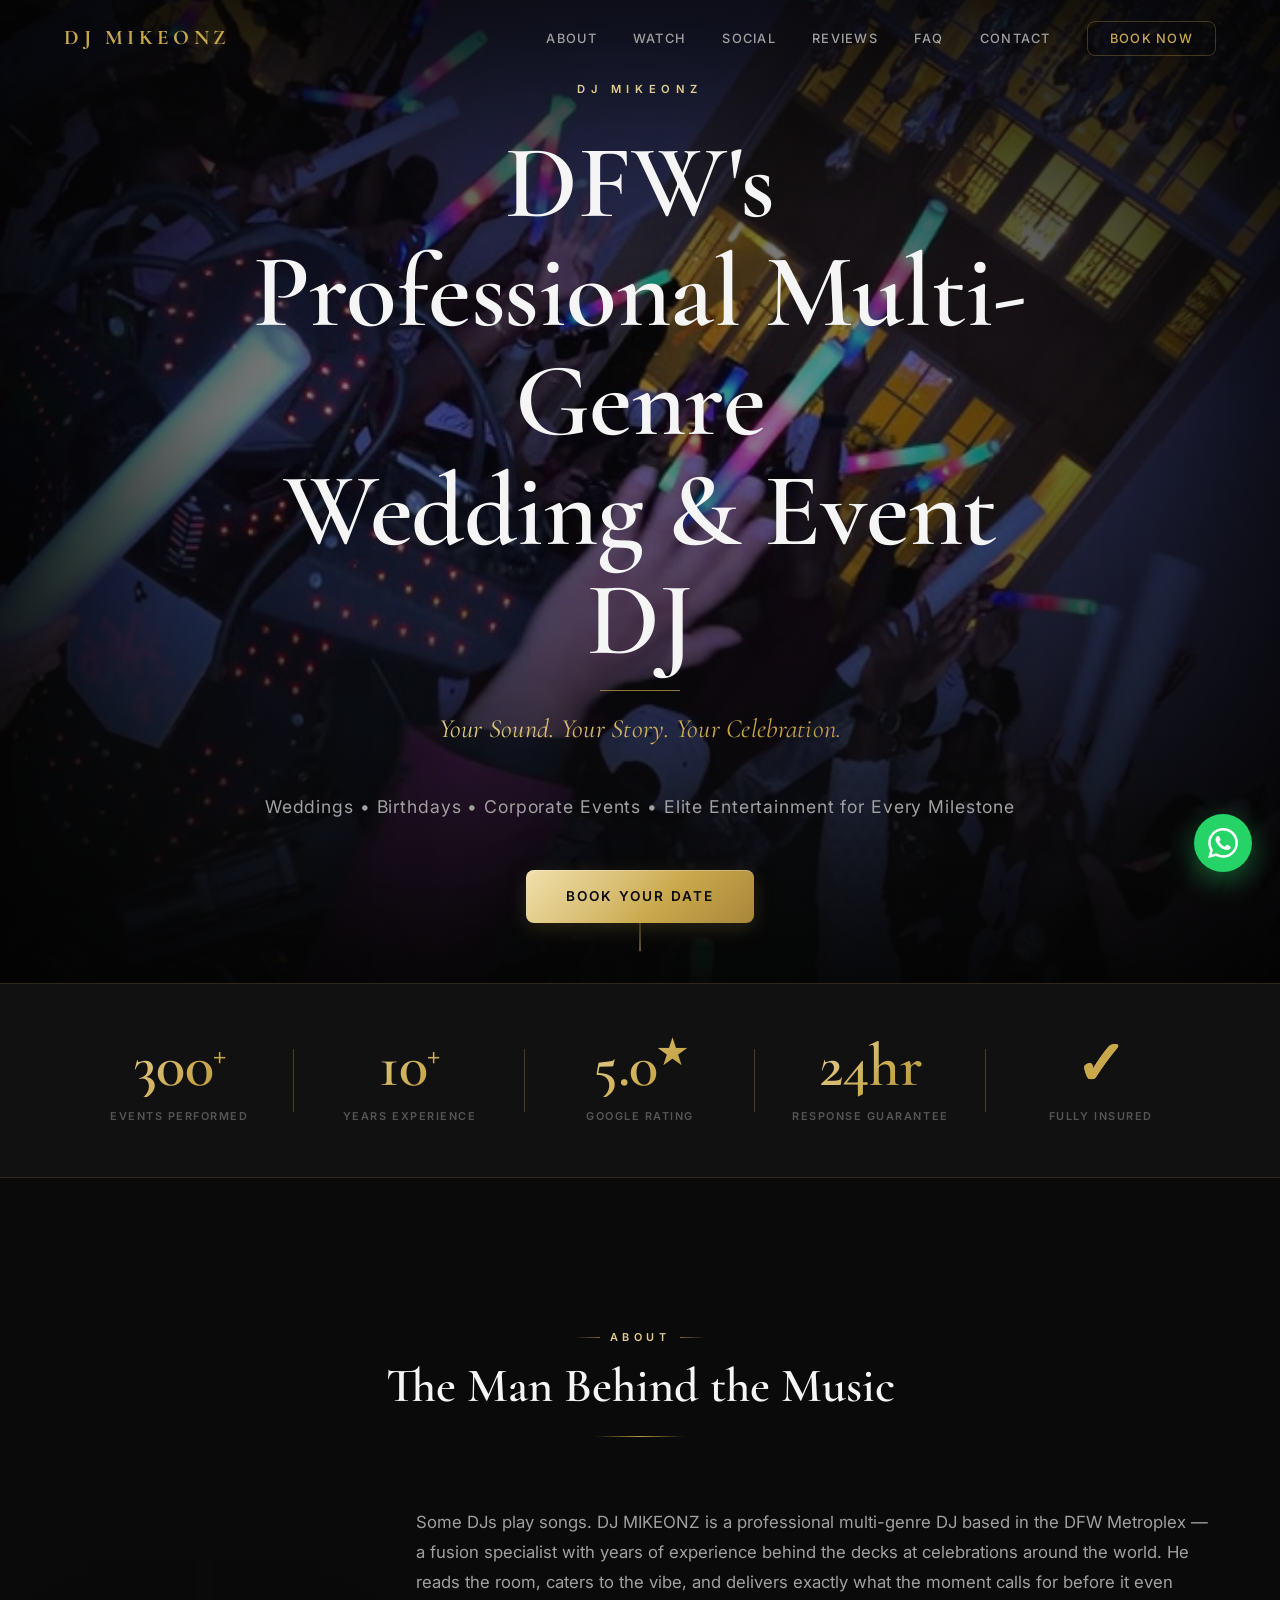
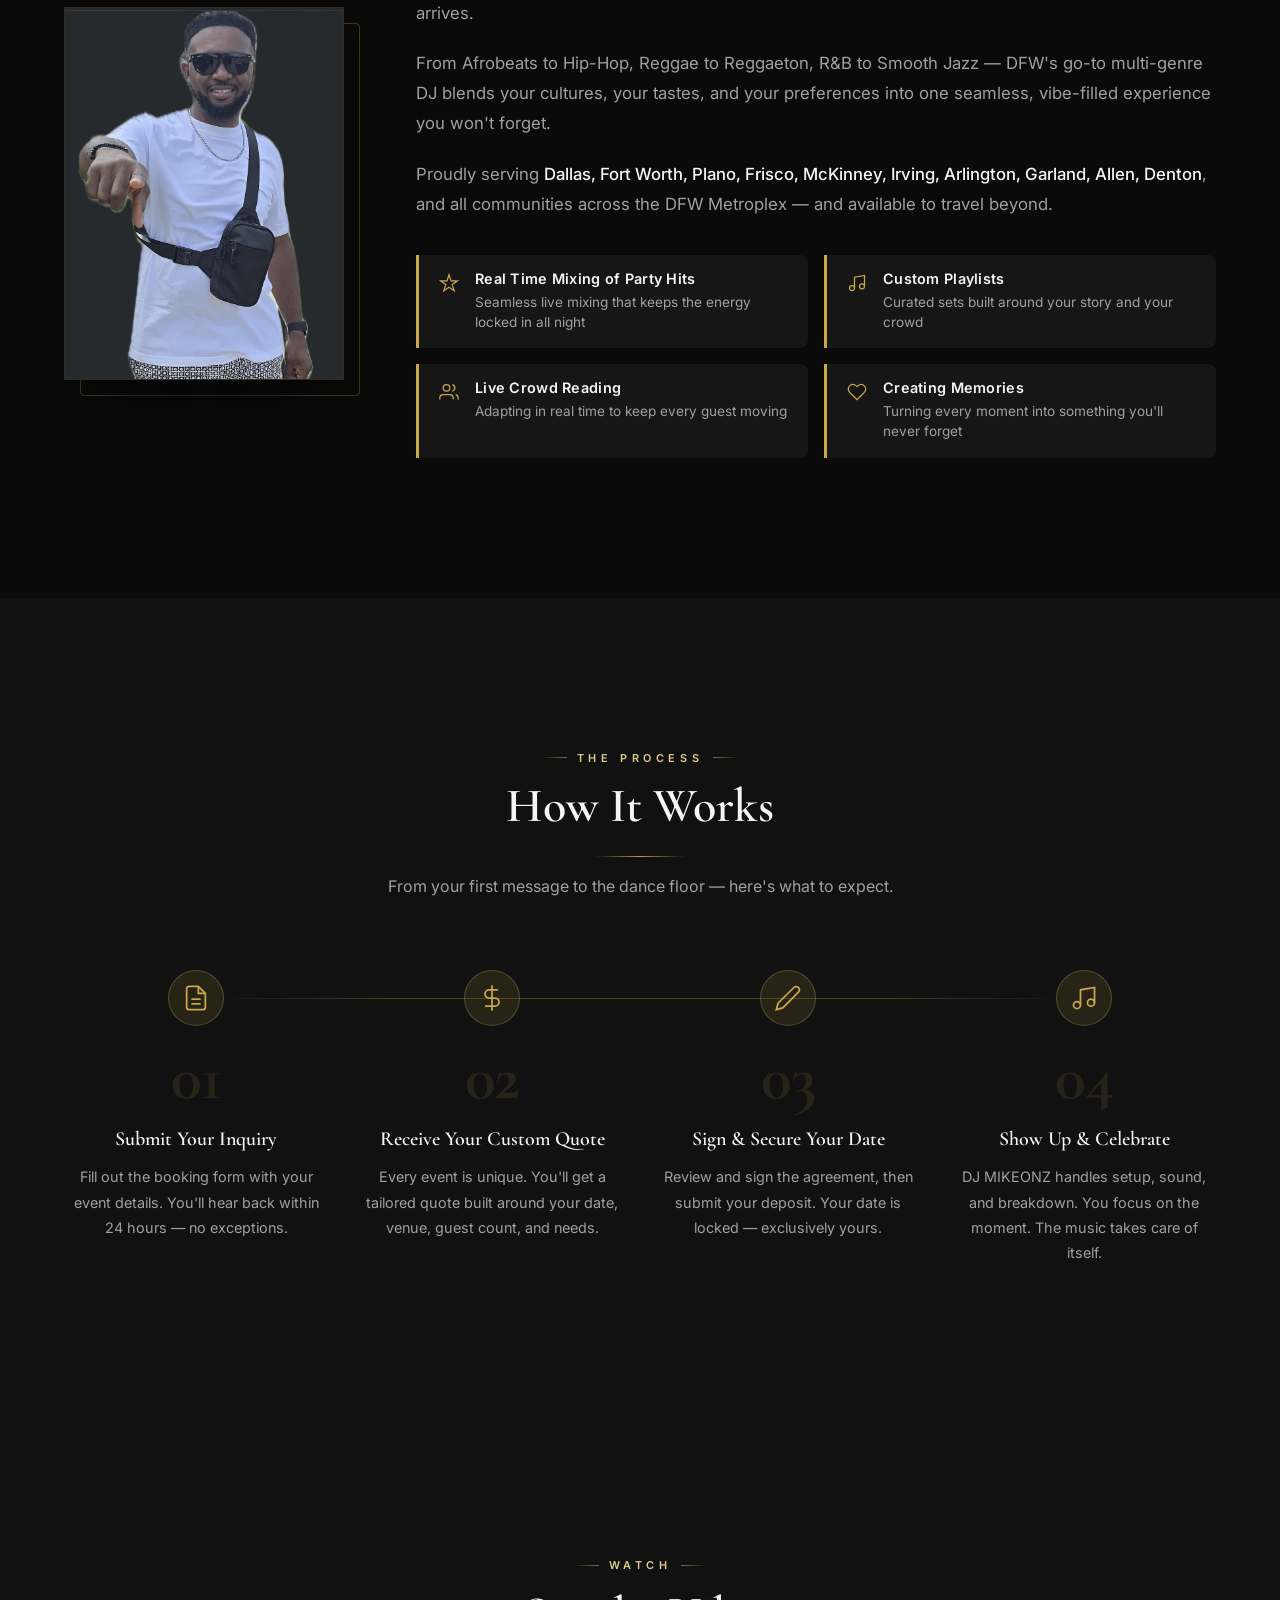
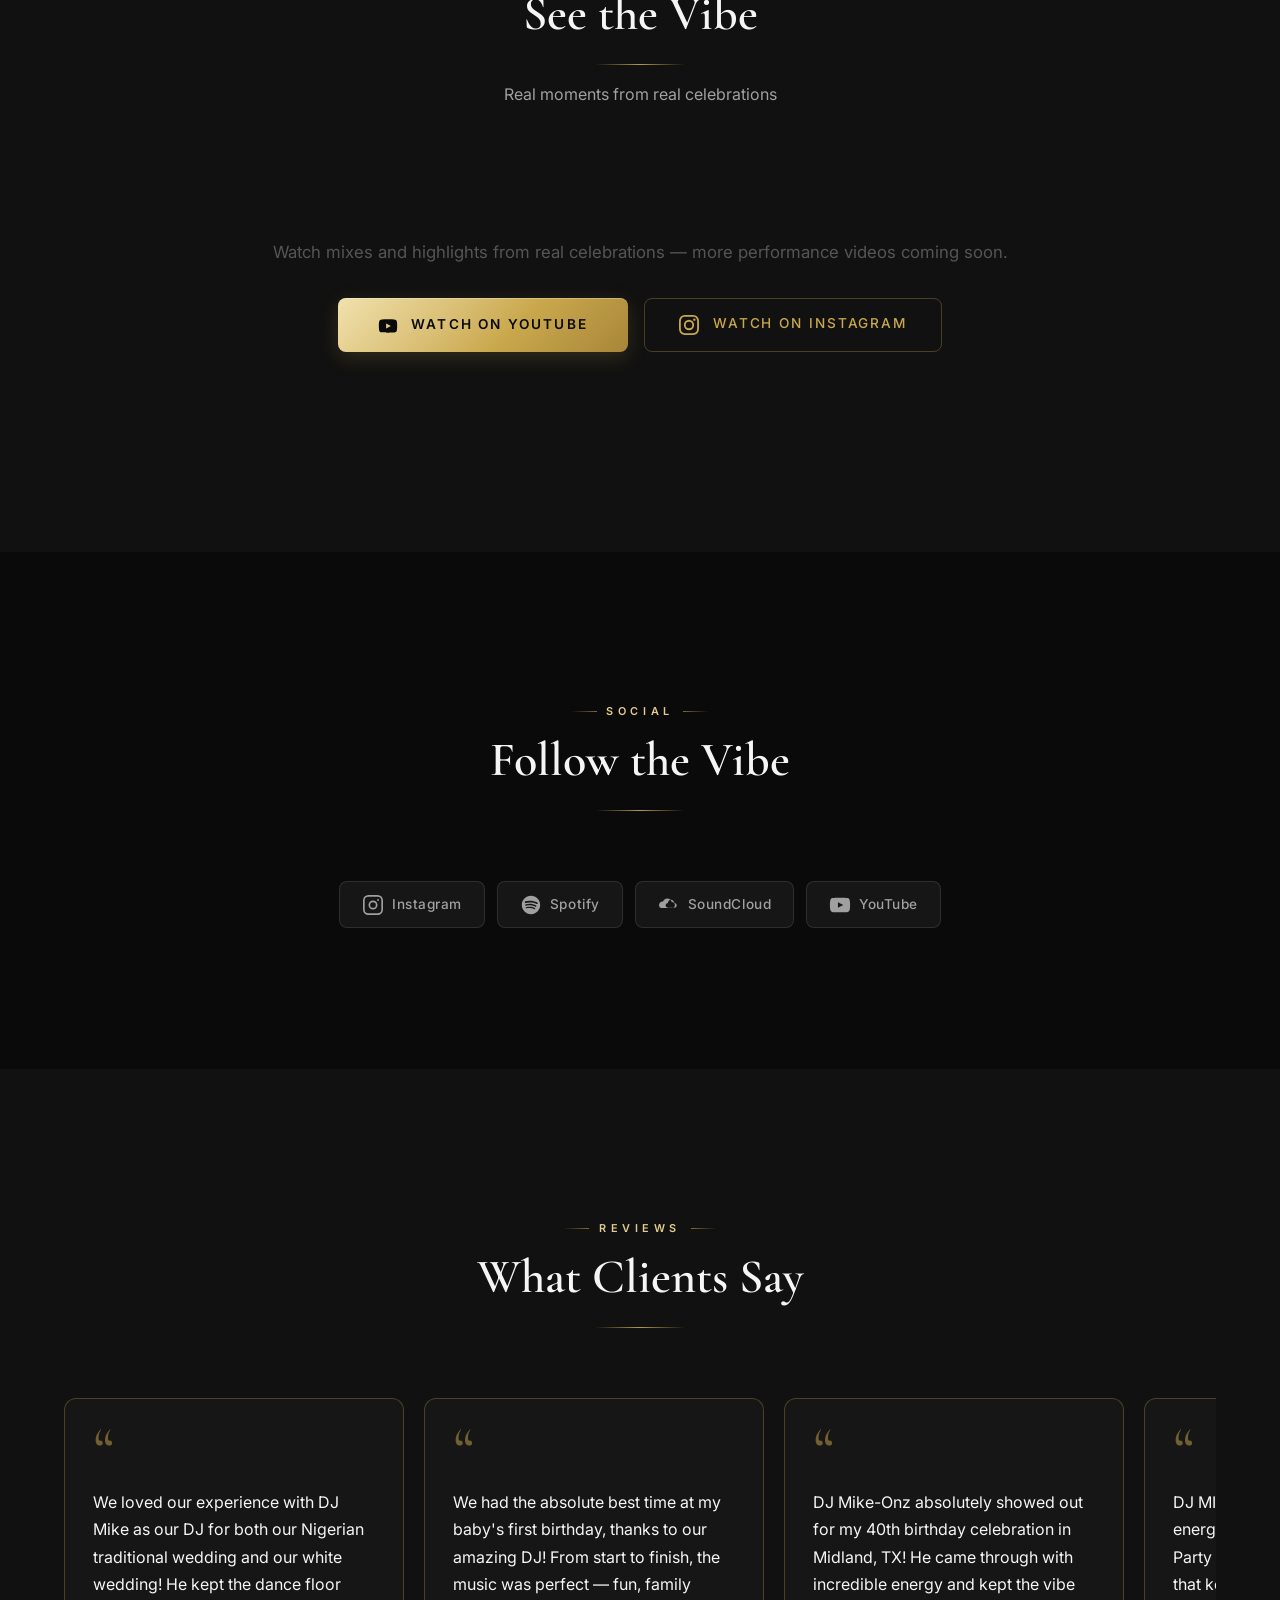
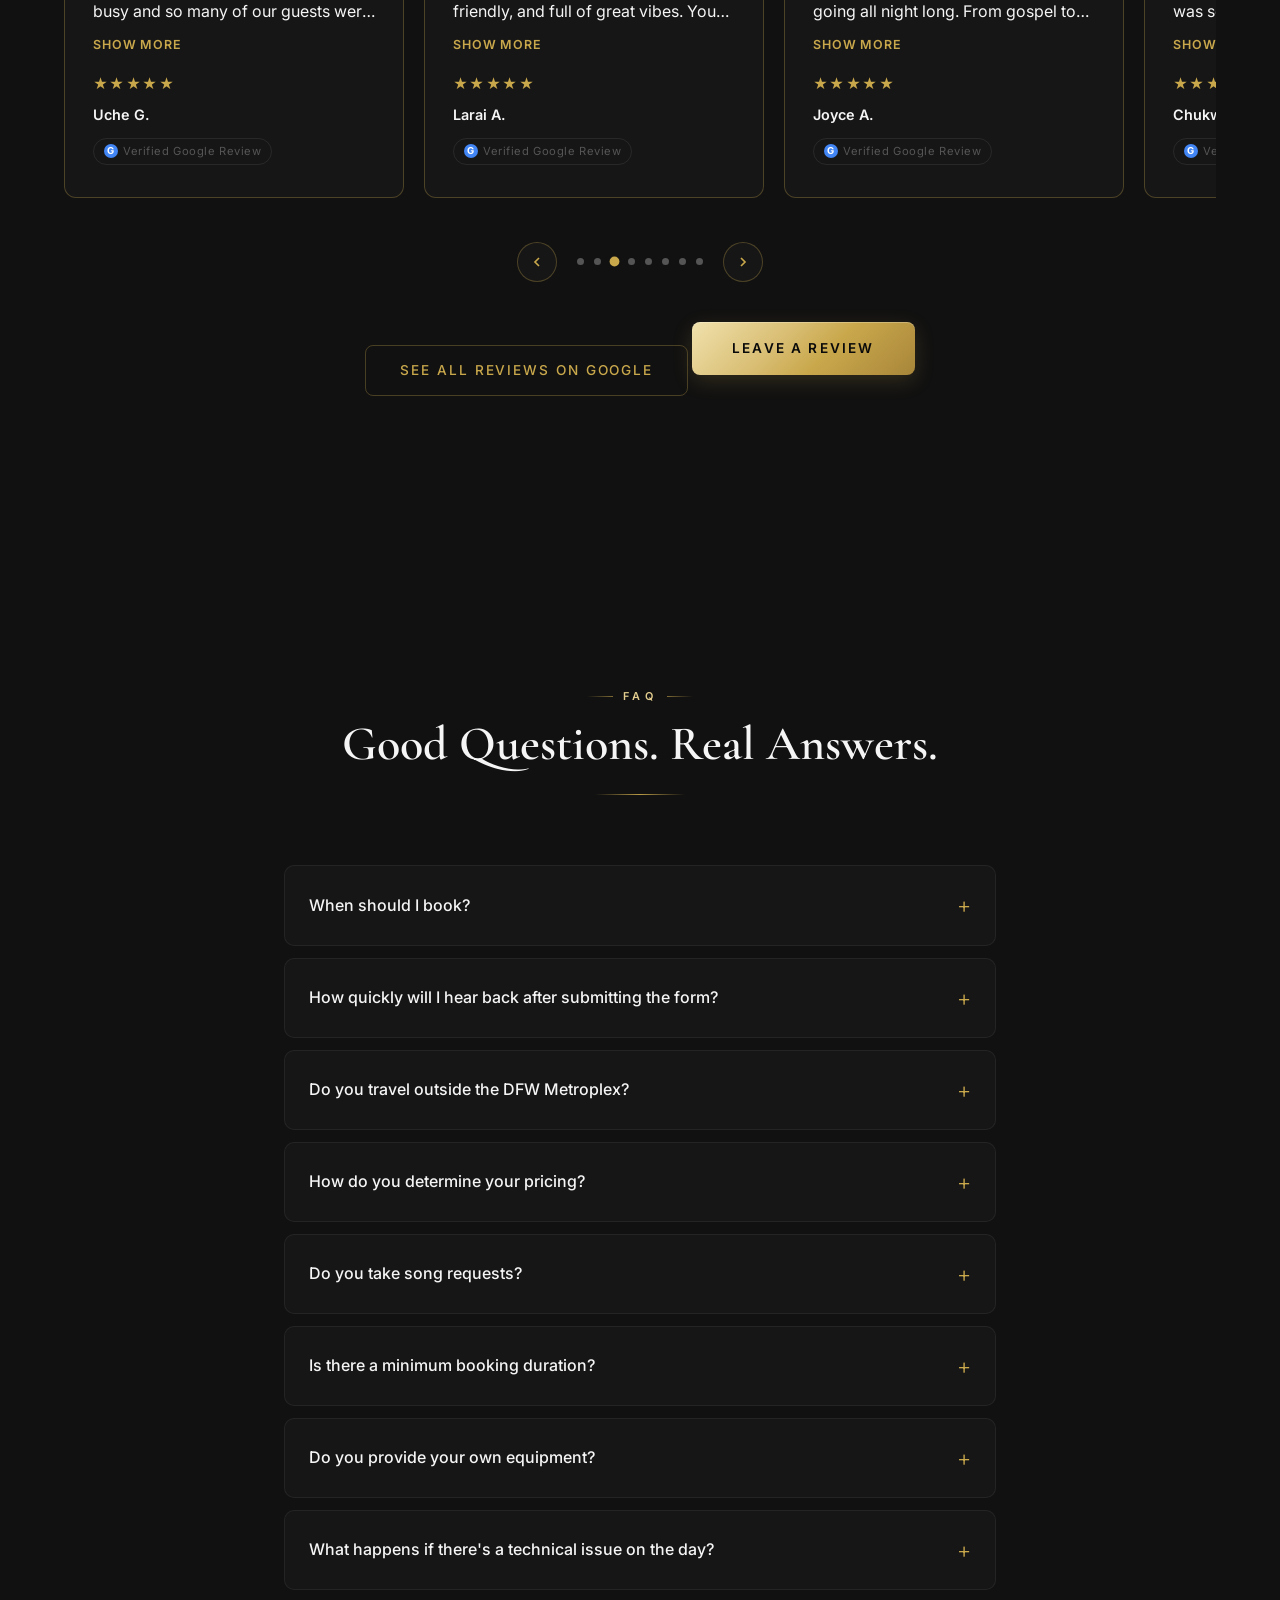
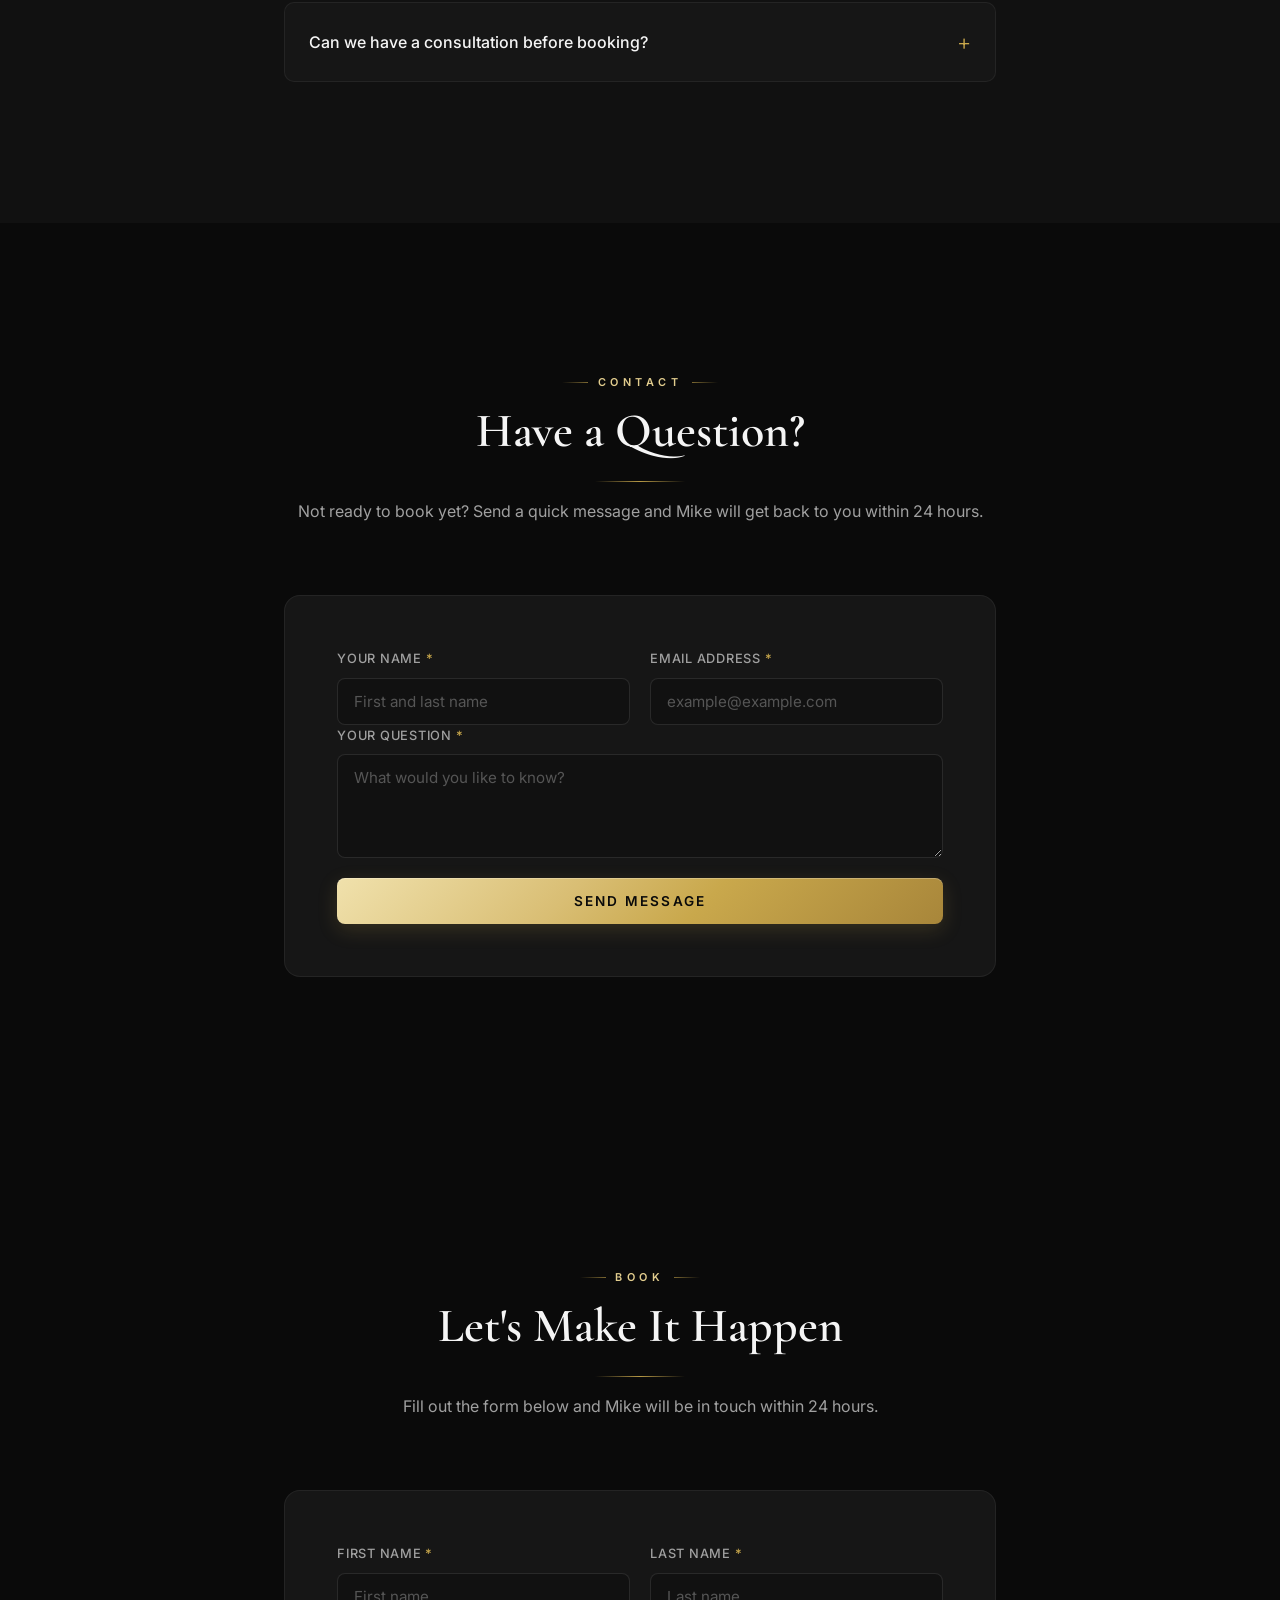
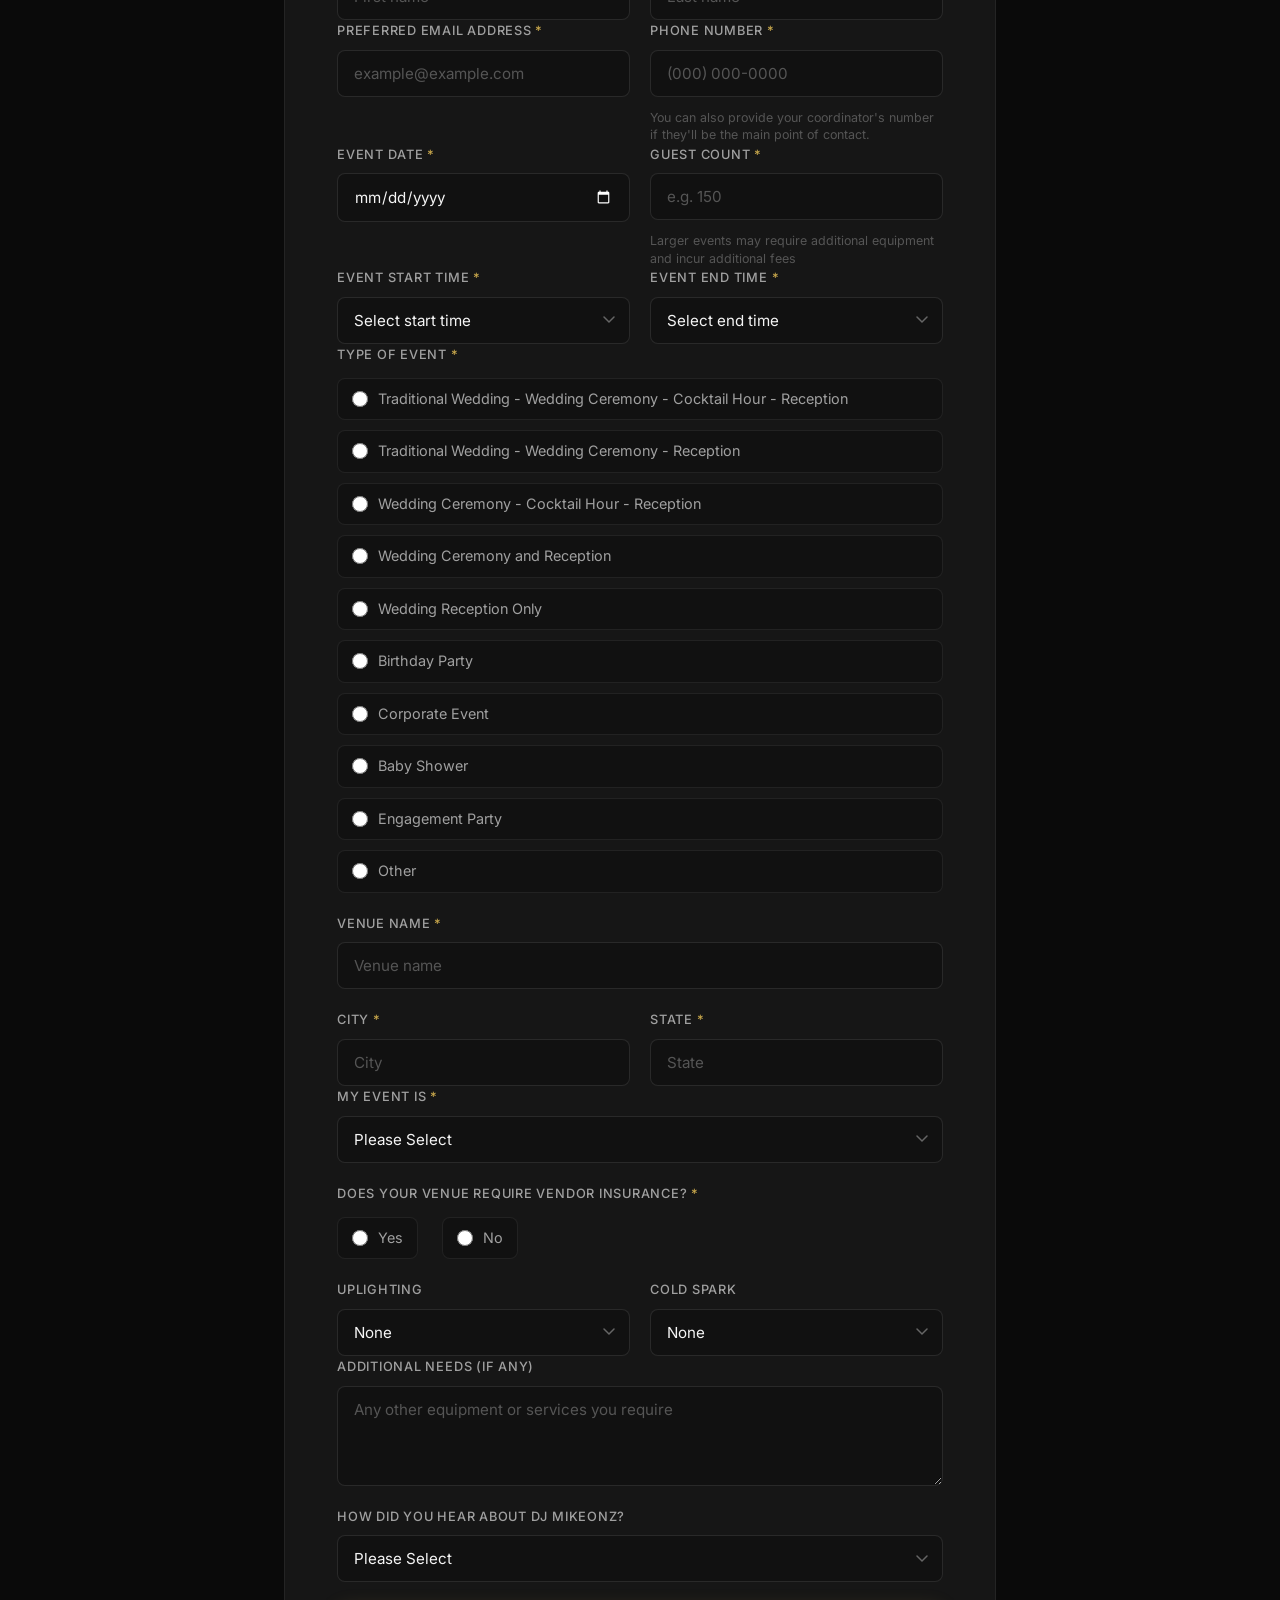
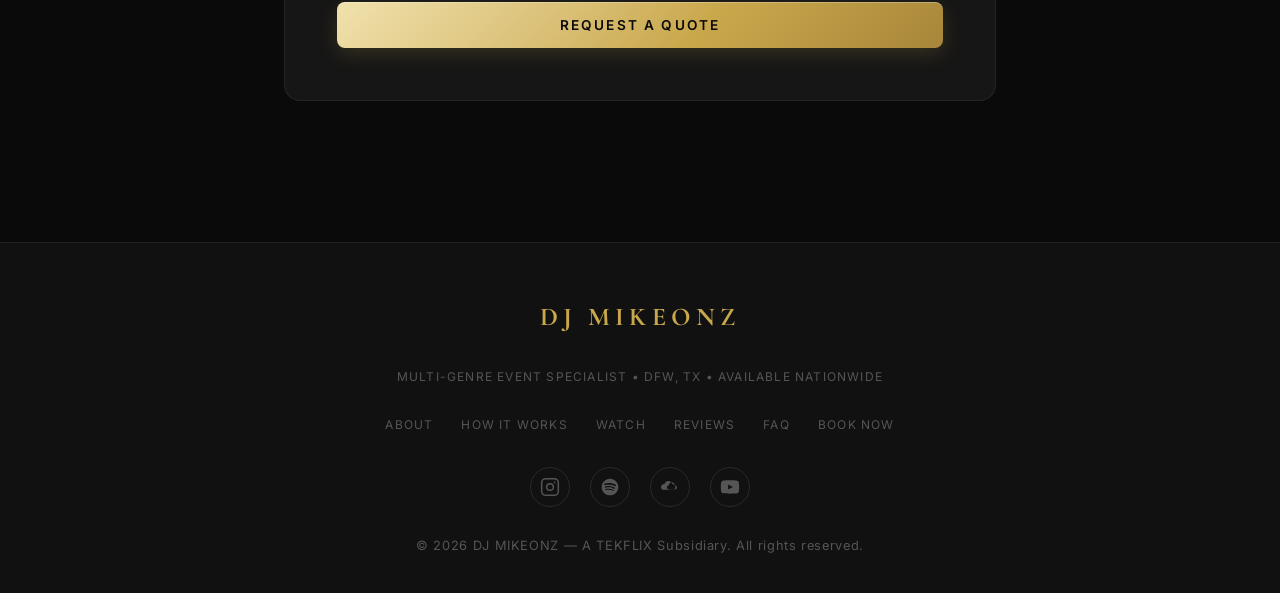
==== index.html @ 46e87eca "Remove Facebook & TikTok social links from social section, footer & structured data" ====
<!DOCTYPE html>
<html lang="en">
<head>
  <meta charset="UTF-8">
  <meta name="viewport" content="width=device-width, initial-scale=1.0">
  <title>DJ MIKEONZ | Professional Multi-Genre Wedding DJ | Dallas-Fort Worth, TX</title>
  <meta name="description" content="DJ MIKEONZ is DFW's professional multi-genre DJ — 10+ years experience &amp; 5-star reviews. Weddings, birthdays, quinceañeras &amp; corporate events across Dallas-Fort Worth. Book your date.">
  <meta name="keywords" content="DJ DFW, wedding DJ Dallas, wedding DJ Fort Worth, DJ Dallas Texas, event DJ DFW, multicultural wedding DJ, multi-genre DJ Dallas, multi genre DJ DFW, professional DJ Dallas, professional DJ near me, local DJ Dallas, local DJ DFW, fusion DJ Dallas, birthday party DJ DFW, corporate event DJ Dallas, DJ near me DFW">
  <link rel="canonical" href="https://djmikeonz.com/">
  <link rel="icon" href="/favicon.svg" type="image/svg+xml">
  <link rel="apple-touch-icon" href="/favicon.svg">

  <!-- Open Graph -->
  <meta property="og:title" content="DJ MIKEONZ | Professional Multi-Genre Wedding DJ | Dallas-Fort Worth, TX">
  <meta property="og:description" content="DFW's professional multi-genre DJ — 10+ years experience, 5-star reviews. Weddings, birthdays, quinceañeras &amp; corporate events in Dallas-Fort Worth. Book your date.">
  <meta property="og:type" content="website">
  <meta property="og:url" content="https://djmikeonz.com/">
  <meta property="og:image" content="https://djmikeonz.com/mike1.png">

  <!-- Twitter Card -->
  <meta name="twitter:card" content="summary_large_image">
  <meta name="twitter:title" content="DJ MIKEONZ | Professional Multi-Genre Wedding DJ | Dallas-Fort Worth, TX">
  <meta name="twitter:description" content="DFW's professional multi-genre DJ — 10+ years experience, 5-star reviews. Weddings, birthdays, quinceañeras &amp; corporate events in Dallas-Fort Worth. Book now.">
  <meta name="twitter:image" content="https://djmikeonz.com/mike1.png">

  <!-- Geo targeting -->
  <meta name="geo.region" content="US-TX">
  <meta name="geo.placename" content="Dallas-Fort Worth, Texas">
  <meta name="geo.position" content="32.7767;-96.7970">
  <meta name="ICBM" content="32.7767, -96.7970">
  <meta name="theme-color" content="#c9a84c">
  <meta name="robots" content="index, follow, max-snippet:-1, max-image-preview:large, max-video-preview:-1">

  <!-- Local Business Structured Data -->
  <script type="application/ld+json">
  {
    "@context": "https://schema.org",
    "@graph": [
      {
        "@type": ["LocalBusiness", "EntertainmentBusiness"],
        "@id": "https://djmikeonz.com/#business",
        "name": "DJ MIKEONZ",
        "alternateName": "DJ Mike Onz",
        "description": "Professional multi-genre wedding and event DJ based in Dallas-Fort Worth, Texas. 10+ years of experience blending Afrobeats, Hip-Hop, Reggae, R&B, and more for multicultural celebrations — weddings, birthdays, quinceañeras, baby showers, and corporate events across the DFW Metroplex.",
        "url": "https://djmikeonz.com",
        "image": {
          "@type": "ImageObject",
          "url": "https://djmikeonz.com/mike1.png",
          "width": 846,
          "height": 1412
        },
        "priceRange": "$$",
        "address": {
          "@type": "PostalAddress",
          "addressLocality": "Dallas",
          "addressRegion": "TX",
          "addressCountry": "US"
        },
        "areaServed": [
          {"@type": "City", "name": "Dallas"},
          {"@type": "City", "name": "Fort Worth"},
          {"@type": "City", "name": "Plano"},
          {"@type": "City", "name": "Frisco"},
          {"@type": "City", "name": "McKinney"},
          {"@type": "City", "name": "Irving"},
          {"@type": "City", "name": "Arlington"},
          {"@type": "City", "name": "Garland"},
          {"@type": "City", "name": "Allen"},
          {"@type": "City", "name": "Denton"},
          {"@type": "AdministrativeArea", "name": "Dallas-Fort Worth Metroplex"}
        ],
        "aggregateRating": {
          "@type": "AggregateRating",
          "ratingValue": "5.0",
          "reviewCount": "8",
          "bestRating": "5",
          "worstRating": "5"
        },
        "hasOfferCatalog": {
          "@type": "OfferCatalog",
          "name": "DJ Services",
          "itemListElement": [
            {
              "@type": "Offer",
              "itemOffered": {
                "@type": "Service",
                "name": "Wedding DJ Services — Dallas-Fort Worth",
                "description": "Professional DJ services for weddings including ceremony, cocktail hour, and reception. Specializing in multicultural and fusion weddings throughout the DFW Metroplex."
              }
            },
            {
              "@type": "Offer",
              "itemOffered": {
                "@type": "Service",
                "name": "Birthday Party DJ — Dallas",
                "description": "High-energy DJ entertainment for milestone birthdays, quinceañeras, sweet 16s, and private celebrations in Dallas-Fort Worth."
              }
            },
            {
              "@type": "Offer",
              "itemOffered": {
                "@type": "Service",
                "name": "Corporate Event DJ — Dallas-Fort Worth",
                "description": "Professional DJ services for corporate events, company parties, and professional gatherings throughout the DFW Metroplex."
              }
            },
            {
              "@type": "Offer",
              "itemOffered": {
                "@type": "Service",
                "name": "Baby Shower &amp; Cultural Celebration DJ",
                "description": "Specialized DJ services for baby showers, quinceañeras, graduation parties, and multicultural celebrations across Dallas-Fort Worth."
              }
            }
          ]
        },
        "knowsAbout": ["Wedding DJ", "Event DJ", "Birthday Party DJ", "Corporate Event DJ", "Multicultural Events", "Multi-Genre DJ", "Professional DJ", "Afrobeats", "Hip-Hop", "Reggae", "Reggaeton", "R&B", "Smooth Jazz", "Quinceanera DJ", "Baby Shower DJ", "Fusion DJ", "Local DJ DFW"],
        "sameAs": [
          "https://www.instagram.com/djmikeonz/",
          "https://www.youtube.com/@DJMIKEONZ",
          "https://open.spotify.com/user/1214322397",
          "https://on.soundcloud.com/rkYGI7pKvVJqIV49iE"
        ]
      }
    ]
  }
  </script>

  <!-- FAQ Structured Data -->
  <script type="application/ld+json">
  {
    "@context": "https://schema.org",
    "@type": "FAQPage",
    "mainEntity": [
      {
        "@type": "Question",
        "name": "When should I book a DJ for my event?",
        "acceptedAnswer": {
          "@type": "Answer",
          "text": "Booking is open anytime — as long as the date is available, it's yours. That said, the sooner the better, especially for busy summer weekends and peak wedding season. Don't wait on a date you love."
        }
      },
      {
        "@type": "Question",
        "name": "How quickly will I hear back after submitting the booking form?",
        "acceptedAnswer": {
          "@type": "Answer",
          "text": "You'll receive a response within 24 hours. Every event is different, so DJ MIKEONZ will put together a custom quote tailored specifically to your event — no two celebrations are priced the same."
        }
      },
      {
        "@type": "Question",
        "name": "Does DJ MIKEONZ travel outside the DFW Metroplex?",
        "acceptedAnswer": {
          "@type": "Answer",
          "text": "Absolutely. DJ MIKEONZ is available for events beyond the DFW area. Travel details will be factored into your custom quote."
        }
      },
      {
        "@type": "Question",
        "name": "How does DJ MIKEONZ determine pricing for DJ services?",
        "acceptedAnswer": {
          "@type": "Answer",
          "text": "Pricing varies depending on several factors — distance, event type, hours, guest count, equipment needed, and any additional services required. Submit the booking form and you'll receive a quote built around your specific event."
        }
      },
      {
        "@type": "Question",
        "name": "Does DJ MIKEONZ take song requests?",
        "acceptedAnswer": {
          "@type": "Answer",
          "text": "Yes. Song requests are always welcome. DJ MIKEONZ works with you ahead of time to understand your must-plays, your do-not-plays, and everything in between — and on the night, he'll read the room and weave it all together seamlessly."
        }
      },
      {
        "@type": "Question",
        "name": "Does DJ MIKEONZ provide his own sound equipment?",
        "acceptedAnswer": {
          "@type": "Answer",
          "text": "Yes. DJ MIKEONZ arrives fully equipped with professional QSC sound systems and wireless microphones. You don't need to source or rent anything — just show up and let the music handle the rest."
        }
      },
      {
        "@type": "Question",
        "name": "What happens if there's a technical issue on the day of the event?",
        "acceptedAnswer": {
          "@type": "Answer",
          "text": "Professional preparation means technical issues are rare — but never impossible. DJ MIKEONZ comes equipped with backup gear and redundant systems so the music keeps playing no matter what. In the unlikely event something comes up, it's handled quickly and discreetly."
        }
      },
      {
        "@type": "Question",
        "name": "Can we have a consultation before booking DJ MIKEONZ?",
        "acceptedAnswer": {
          "@type": "Answer",
          "text": "Of course. A quick 15-minute consultation is always available before you commit. It's a great way to talk through your vision, ask questions, and make sure the fit is right before anything is locked in."
        }
      }
    ]
  }
  </script>
  <link rel="preconnect" href="https://fonts.googleapis.com">
  <link rel="preconnect" href="https://fonts.gstatic.com" crossorigin>
  <link href="https://fonts.googleapis.com/css2?family=Cormorant+Garamond:ital,wght@0,300;0,400;0,600;0,700;1,400;1,600&family=Inter:wght@300;400;500;600&display=swap" rel="stylesheet">
  <link rel="stylesheet" href="style.css">
</head>
<body>

  <!-- ========== NAVBAR ========== -->
  <nav id="navbar">
    <div class="nav-container">
      <a href="#hero" class="nav-logo">DJ MIKEONZ</a>
      <button class="hamburger" id="hamburger" aria-label="Open menu" aria-expanded="false">
        <span></span><span></span><span></span>
      </button>
      <ul class="nav-links" id="nav-links">
        <li><a href="#about">About</a></li>
        <li><a href="#videos">Watch</a></li>
        <li><a href="#social">Social</a></li>
        <li><a href="#reviews">Reviews</a></li>
        <li><a href="#faq">FAQ</a></li>
        <li><a href="#contact">Contact</a></li>
        <li><a href="#booking" class="nav-cta">Book Now</a></li>
      </ul>
    </div>
  </nav>

  <!-- ========== HERO ========== -->
  <section id="hero">
    <!-- Cinematic backdrop: muted, looping dancefloor loop with a poster fallback.
         To swap the clip, replace assets/dj-hero.mp4 (and the poster). -->
    <div class="hero-media" aria-hidden="true">
      <video class="hero-video" autoplay muted loop playsinline preload="metadata" poster="assets/dj-hero-poster.jpg">
        <source src="assets/dj-hero.mp4" type="video/mp4">
      </video>
    </div>
    <div class="hero-content">
      <p class="hero-label fade-in">DJ MIKEONZ</p>
      <h1 class="fade-in">DFW's<br>Professional Multi-Genre<br>Wedding &amp; Event DJ</h1>
      <p class="hero-tagline fade-in">Your Sound. Your Story. Your Celebration.</p>
      <p class="hero-sub fade-in">Weddings &bull; Birthdays &bull; Corporate Events &bull; Elite Entertainment for Every Milestone</p>
      <div class="hero-cta-group fade-in">
        <a href="#booking" class="btn-primary">Book Your Date</a>
      </div>
    </div>
    <div class="hero-scroll-indicator">
      <span></span>
    </div>
  </section>

  <!-- ========== STATS BAR ========== -->
  <section class="stats-bar" aria-label="Credentials">
    <div class="container">
      <div class="stats-grid">
        <div class="stat-item fade-in">
          <span class="stat-number">300<span class="stat-sup">+</span></span>
          <span class="stat-label">Events Performed</span>
        </div>
        <div class="stat-item fade-in">
          <span class="stat-number">10<span class="stat-sup">+</span></span>
          <span class="stat-label">Years Experience</span>
        </div>
        <div class="stat-item fade-in">
          <span class="stat-number">5.0<span class="stat-sup">★</span></span>
          <span class="stat-label">Google Rating</span>
        </div>
        <div class="stat-item fade-in">
          <span class="stat-number">24hr</span>
          <span class="stat-label">Response Guarantee</span>
        </div>
        <div class="stat-item fade-in">
          <span class="stat-number stat-check">&#10003;</span>
          <span class="stat-label">Fully Insured</span>
        </div>
      </div>
    </div>
  </section>

  <!-- ========== ABOUT ========== -->
  <section id="about" class="section">
    <div class="container">
      <div class="section-heading fade-in">
        <p class="section-label">About</p>
        <h2>The Man Behind the Music</h2>
        <div class="gold-divider"></div>
      </div>
      <div class="about-grid">
        <div class="about-photo fade-in">
          <picture>
            <source srcset="mike1.webp" type="image/webp">
            <img src="mike1.png" alt="DJ MIKEONZ — Professional Wedding &amp; Event DJ in Dallas-Fort Worth, TX" class="photo-placeholder" width="846" height="1412" loading="lazy" decoding="async" style="object-fit:cover;object-position:center top;width:100%;height:100%;border-radius:inherit;">
          </picture>
        </div>
        <div class="about-text fade-in">
          <p class="about-bio">
            Some DJs play songs. DJ MIKEONZ is a professional multi-genre DJ based in the DFW Metroplex — a fusion specialist with years of experience behind the decks at celebrations around the world. He reads the room, caters to the vibe, and delivers exactly what the moment calls for before it even arrives.
          </p>
          <p class="about-bio">
            From Afrobeats to Hip-Hop, Reggae to Reggaeton, R&amp;B to Smooth Jazz — DFW's go-to multi-genre DJ blends your cultures, your tastes, and your preferences into one seamless, vibe-filled experience you won't forget.
          </p>
          <p class="about-bio about-service-area">
            Proudly serving <strong>Dallas, Fort Worth, Plano, Frisco, McKinney, Irving, Arlington, Garland, Allen, Denton</strong>, and all communities across the DFW Metroplex — and available to travel beyond.
          </p>
          <div class="specialties">
            <div class="specialty-card fade-in">
              <span class="specialty-icon">
                <svg width="20" height="20" viewBox="0 0 24 24" fill="none" stroke="currentColor" stroke-width="1.5"><path d="M12 2l2.4 7.4H22l-6.2 4.5 2.4 7.4L12 17l-6.2 4.3 2.4-7.4L2 9.4h7.6z"/></svg>
              </span>
              <div>
                <h4>Real Time Mixing of Party Hits</h4>
                <p>Seamless live mixing that keeps the energy locked in all night</p>
              </div>
            </div>
            <div class="specialty-card fade-in">
              <span class="specialty-icon">
                <svg width="20" height="20" viewBox="0 0 24 24" fill="none" stroke="currentColor" stroke-width="1.5"><path d="M9 18V5l12-2v13"/><circle cx="6" cy="18" r="3"/><circle cx="18" cy="16" r="3"/></svg>
              </span>
              <div>
                <h4>Custom Playlists</h4>
                <p>Curated sets built around your story and your crowd</p>
              </div>
            </div>
            <div class="specialty-card fade-in">
              <span class="specialty-icon">
                <svg width="20" height="20" viewBox="0 0 24 24" fill="none" stroke="currentColor" stroke-width="1.5"><path d="M17 21v-2a4 4 0 0 0-4-4H5a4 4 0 0 0-4 4v2"/><circle cx="9" cy="7" r="4"/><path d="M23 21v-2a4 4 0 0 0-3-3.87M16 3.13a4 4 0 0 1 0 7.75"/></svg>
              </span>
              <div>
                <h4>Live Crowd Reading</h4>
                <p>Adapting in real time to keep every guest moving</p>
              </div>
            </div>
            <div class="specialty-card fade-in">
              <span class="specialty-icon">
                <svg width="20" height="20" viewBox="0 0 24 24" fill="none" stroke="currentColor" stroke-width="1.5"><path d="M20.84 4.61a5.5 5.5 0 0 0-7.78 0L12 5.67l-1.06-1.06a5.5 5.5 0 0 0-7.78 7.78l1.06 1.06L12 21.23l7.78-7.78 1.06-1.06a5.5 5.5 0 0 0 0-7.78z"/></svg>
              </span>
              <div>
                <h4>Creating Memories</h4>
                <p>Turning every moment into something you'll never forget</p>
              </div>
            </div>
          </div>
        </div>
      </div>
    </div>
  </section>

  <!-- ========== HOW IT WORKS ========== -->
  <section id="process" class="section section-dark">
    <div class="container">
      <div class="section-heading fade-in">
        <p class="section-label">The Process</p>
        <h2>How It Works</h2>
        <div class="gold-divider"></div>
        <p class="section-sub">From your first message to the dance floor — here's what to expect.</p>
      </div>
      <div class="process-grid">

        <div class="process-step fade-in">
          <div class="process-icon">
            <svg width="28" height="28" viewBox="0 0 24 24" fill="none" stroke="currentColor" stroke-width="1.5"><path d="M14 2H6a2 2 0 0 0-2 2v16a2 2 0 0 0 2 2h12a2 2 0 0 0 2-2V8z"/><polyline points="14 2 14 8 20 8"/><line x1="16" y1="13" x2="8" y2="13"/><line x1="16" y1="17" x2="8" y2="17"/></svg>
          </div>
          <div class="process-number">01</div>
          <h3 class="process-title">Submit Your Inquiry</h3>
          <p class="process-desc">Fill out the booking form with your event details. You'll hear back within 24 hours — no exceptions.</p>
        </div>

        <div class="process-step fade-in">
          <div class="process-icon">
            <svg width="28" height="28" viewBox="0 0 24 24" fill="none" stroke="currentColor" stroke-width="1.5"><line x1="12" y1="1" x2="12" y2="23"/><path d="M17 5H9.5a3.5 3.5 0 0 0 0 7h5a3.5 3.5 0 0 1 0 7H6"/></svg>
          </div>
          <div class="process-number">02</div>
          <h3 class="process-title">Receive Your Custom Quote</h3>
          <p class="process-desc">Every event is unique. You'll get a tailored quote built around your date, venue, guest count, and needs.</p>
        </div>

        <div class="process-step fade-in">
          <div class="process-icon">
            <svg width="28" height="28" viewBox="0 0 24 24" fill="none" stroke="currentColor" stroke-width="1.5"><path d="M17 3a2.828 2.828 0 1 1 4 4L7.5 20.5 2 22l1.5-5.5L17 3z"/></svg>
          </div>
          <div class="process-number">03</div>
          <h3 class="process-title">Sign &amp; Secure Your Date</h3>
          <p class="process-desc">Review and sign the agreement, then submit your deposit. Your date is locked — exclusively yours.</p>
        </div>

        <div class="process-step fade-in">
          <div class="process-icon">
            <svg width="28" height="28" viewBox="0 0 24 24" fill="none" stroke="currentColor" stroke-width="1.5"><path d="M9 18V5l12-2v13"/><circle cx="6" cy="18" r="3"/><circle cx="18" cy="16" r="3"/></svg>
          </div>
          <div class="process-number">04</div>
          <h3 class="process-title">Show Up &amp; Celebrate</h3>
          <p class="process-desc">DJ MIKEONZ handles setup, sound, and breakdown. You focus on the moment. The music takes care of itself.</p>
        </div>

      </div>
    </div>
  </section>

  <!-- ========== VIDEOS ========== -->
  <section id="videos" class="section section-dark">
    <div class="container">
      <div class="section-heading fade-in">
        <p class="section-label">Watch</p>
        <h2>See the Vibe</h2>
        <div class="gold-divider"></div>
        <p class="section-sub">Real moments from real celebrations</p>
      </div>
      <div class="videos-instagram fade-in">
        <p class="videos-instagram-text">Watch mixes and highlights from real celebrations — more performance videos coming soon.</p>
        <div class="videos-cta-row">
          <a href="https://www.youtube.com/@DJMIKEONZ" target="_blank" rel="noopener" class="btn-primary">
            <svg width="20" height="20" viewBox="0 0 24 24" fill="currentColor" style="vertical-align:middle; margin-right:0.5rem;"><path d="M22.54 6.42a2.78 2.78 0 0 0-1.95-1.96C18.88 4 12 4 12 4s-6.88 0-8.59.46A2.78 2.78 0 0 0 1.46 6.42 29 29 0 0 0 1 12a29 29 0 0 0 .46 5.58 2.78 2.78 0 0 0 1.95 1.96C5.12 20 12 20 12 20s6.88 0 8.59-.46a2.78 2.78 0 0 0 1.96-1.96A29 29 0 0 0 23 12a29 29 0 0 0-.46-5.58zM9.75 15.02V8.98L15.5 12l-5.75 3.02z"/></svg>
            Watch on YouTube
          </a>
          <a href="https://www.instagram.com/djmikeonz/?hl=en" target="_blank" rel="noopener" class="btn-outline">
            <svg width="20" height="20" viewBox="0 0 24 24" fill="currentColor" style="vertical-align:middle; margin-right:0.5rem;"><path d="M12 2.163c3.204 0 3.584.012 4.85.07 1.366.062 2.633.334 3.608 1.308.975.975 1.246 2.242 1.308 3.608.058 1.266.07 1.646.07 4.85s-.012 3.584-.07 4.85c-.062 1.366-.334 2.633-1.308 3.608-.975.975-2.242 1.246-3.608 1.308-1.266.058-1.646.07-4.85.07s-3.584-.012-4.85-.07c-1.366-.062-2.633-.334-3.608-1.308-.975-.975-1.246-2.242-1.308-3.608C2.175 15.584 2.163 15.204 2.163 12s.012-3.584.07-4.85c.062-1.366.334-2.633 1.308-3.608.975-.975 2.242-1.246 3.608-1.308C8.416 2.175 8.796 2.163 12 2.163zm0-2.163C8.741 0 8.332.013 7.052.072 5.197.157 3.355.673 2.014 2.014.673 3.355.157 5.197.072 7.052.013 8.332 0 8.741 0 12c0 3.259.013 3.668.072 4.948.085 1.855.601 3.697 1.942 5.038 1.341 1.341 3.183 1.857 5.038 1.942C8.332 23.987 8.741 24 12 24c3.259 0 3.668-.013 4.948-.072 1.855-.085 3.697-.601 5.038-1.942 1.341-1.341 1.857-3.183 1.942-5.038.059-1.28.072-1.689.072-4.948 0-3.259-.013-3.668-.072-4.948-.085-1.855-.601-3.697-1.942-5.038C20.645.673 18.803.157 16.948.072 15.668.013 15.259 0 12 0zm0 5.838a6.162 6.162 0 1 0 0 12.324 6.162 6.162 0 0 0 0-12.324zm0 10.162a4 4 0 1 1 0-8 4 4 0 0 1 0 8zm6.406-11.845a1.44 1.44 0 1 0 0 2.881 1.44 1.44 0 0 0 0-2.881z"/></svg>
            Watch on Instagram
          </a>
        </div>
      </div>
    </div>
  </section>

  <!-- ========== SOCIAL ========== -->
  <section id="social" class="section">
    <div class="container">
      <div class="section-heading fade-in">
        <p class="section-label">Social</p>
        <h2>Follow the Vibe</h2>
        <div class="gold-divider"></div>
      </div>

      <div class="social-links fade-in">
        <!-- Update href values with your real profile URLs -->
        <a href="https://www.instagram.com/djmikeonz/?hl=en" target="_blank" rel="noopener" class="social-btn instagram" aria-label="Instagram">
          <svg width="22" height="22" viewBox="0 0 24 24" fill="none" stroke="currentColor" stroke-width="1.8"><rect x="2" y="2" width="20" height="20" rx="5" ry="5"/><circle cx="12" cy="12" r="4"/><circle cx="17.5" cy="6.5" r="1" fill="currentColor" stroke="none"/></svg>
          Instagram
        </a>
        <a href="https://open.spotify.com/user/1214322397" target="_blank" rel="noopener" class="social-btn spotify" aria-label="Spotify">
          <svg width="22" height="22" viewBox="0 0 24 24" fill="currentColor"><path d="M12 2C6.477 2 2 6.477 2 12s4.477 10 10 10 10-4.477 10-10S17.523 2 12 2zm4.586 14.424a.622.622 0 0 1-.857.207c-2.348-1.435-5.304-1.76-8.785-.964a.623.623 0 0 1-.277-1.215c3.809-.87 7.077-.496 9.712 1.115a.623.623 0 0 1 .207.857zm1.223-2.722a.78.78 0 0 1-1.072.257c-2.687-1.652-6.785-2.131-9.965-1.166a.78.78 0 0 1-.973-.519.781.781 0 0 1 .519-.972c3.632-1.102 8.147-.568 11.234 1.328a.78.78 0 0 1 .257 1.072zm.105-2.835C14.692 8.95 9.375 8.775 6.297 9.71a.937.937 0 1 1-.543-1.794c3.532-1.073 9.404-.865 13.115 1.338a.937.937 0 0 1-.955 1.613z"/></svg>
          Spotify
        </a>
        <a href="https://on.soundcloud.com/rkYGI7pKvVJqIV49iE" target="_blank" rel="noopener" class="social-btn soundcloud" aria-label="SoundCloud">
          <svg width="22" height="22" viewBox="0 0 24 24" fill="currentColor"><path d="M1.175 12.225C1.175 10.053 2.943 8.286 5.115 8.286c.113 0 .226.005.338.016C5.97 6.272 7.862 4.8 10.13 4.8c2.4 0 4.363 1.643 4.758 3.82a3.3 3.3 0 0 1 .304-.018c1.817 0 3.29 1.472 3.29 3.29s-1.473 3.29-3.29 3.29H3.554C2.236 15.182 1.175 13.84 1.175 12.225zM17.817 9.048c-.112 0-.223.008-.332.024-.278-1.584-1.654-2.793-3.318-2.793-1.85 0-3.35 1.5-3.35 3.35 0 .045.001.09.003.135a2.625 2.625 0 0 0-.003 5.248h7c1.45 0 2.625-1.175 2.625-2.625s-1.175-2.625-2.625-2.625z"/></svg>
          SoundCloud
        </a>
        <a href="https://www.youtube.com/@DJMIKEONZ" target="_blank" rel="noopener" class="social-btn youtube" aria-label="YouTube">
          <svg width="22" height="22" viewBox="0 0 24 24" fill="currentColor"><path d="M22.54 6.42a2.78 2.78 0 0 0-1.95-1.96C18.88 4 12 4 12 4s-6.88 0-8.59.46A2.78 2.78 0 0 0 1.46 6.42 29 29 0 0 0 1 12a29 29 0 0 0 .46 5.58 2.78 2.78 0 0 0 1.95 1.96C5.12 20 12 20 12 20s6.88 0 8.59-.46a2.78 2.78 0 0 0 1.96-1.96A29 29 0 0 0 23 12a29 29 0 0 0-.46-5.58zM9.75 15.02V8.98L15.5 12l-5.75 3.02z"/></svg>
          YouTube
        </a>
      </div>
    </div>
  </section>

  <!-- ========== REVIEWS ========== -->
  <section id="reviews" class="section section-dark">
    <div class="container">
      <div class="section-heading fade-in">
        <p class="section-label">Reviews</p>
        <h2>What Clients Say</h2>
        <div class="gold-divider"></div>
      </div>
      <div class="reviews-carousel fade-in">

        <!-- ADD NEW REVIEWS HERE — copy a .review-card block and paste below -->

        <div class="review-card">
          <div class="review-quote">&ldquo;</div>
          <p class="review-text">We loved our experience with DJ Mike as our DJ for both our Nigerian traditional wedding and our white wedding! He kept the dance floor busy and so many of our guests were asking about him at the end of our events. He really made a lasting impression and was a great part of our wedding celebrations! DJ Mike was very nice, professional, and enjoyable to work with!</p>
          <div class="review-author">
            <div class="review-stars">★★★★★</div>
            <p class="review-name">Uche G.</p>
            <span class="review-badge">Verified Google Review</span>
          </div>
        </div>

        <div class="review-card">
          <div class="review-quote">&ldquo;</div>
          <p class="review-text">We had the absolute best time at my baby's first birthday, thanks to our amazing DJ! From start to finish, the music was perfect — fun, family friendly, and full of great vibes. You kept the energy up, the kids dancing, and the adults smiling the whole time. Thank you for bringing such a beautiful, joyful atmosphere to our special day. You truly made it unforgettable! Highly recommend you to anyone looking to make their event extra special!</p>
          <div class="review-author">
            <div class="review-stars">★★★★★</div>
            <p class="review-name">Larai A.</p>
            <span class="review-badge">Verified Google Review</span>
          </div>
        </div>

        <div class="review-card">
          <div class="review-quote">&ldquo;</div>
          <p class="review-text">DJ Mike-Onz absolutely showed out for my 40th birthday celebration in Midland, TX! He came through with incredible energy and kept the vibe going all night long. From gospel to rap, Afrobeats, reggae, and smooth grown R&amp;B — he had something for everyone and kept the dance floor packed. His transitions were flawless, his timing was perfect, and he really knew how to read the crowd. DJ Mike-Onz didn't just play music — he created an experience. The night felt electric and more special than we could have ever asked for. If you're looking for a DJ who brings professionalism, passion, and serious party vibes, DJ Mike-Onz is the one. Highly recommend! 🔥🎶💯</p>
          <div class="review-author">
            <div class="review-stars">★★★★★</div>
            <p class="review-name">Joyce A.</p>
            <span class="review-badge">Verified Google Review</span>
          </div>
        </div>

        <div class="review-card">
          <div class="review-quote">&ldquo;</div>
          <p class="review-text">DJ MIKEONZ brought the vibrant energy at our Synergy Hangout Boat Party 2024. It was back to back beats that kept everyone dancing. Music was so good that people didn't want to leave after the boat party. I recommend DJ MIKEONZ for your events.</p>
          <div class="review-author">
            <div class="review-stars">★★★★★</div>
            <p class="review-name">Chukwuka J.</p>
            <span class="review-badge">Verified Google Review</span>
          </div>
        </div>

        <div class="review-card">
          <div class="review-quote">&ldquo;</div>
          <p class="review-text">DJ Mike was very communicative and he asked the right questions about song selections so our party could flow seamlessly. Thanks for playing amazing music that got everyone dancing. He helped to capture wonderful memories for our special day.</p>
          <div class="review-author">
            <div class="review-stars">★★★★★</div>
            <p class="review-name">Olamide O.</p>
            <span class="review-badge">Verified Google Review</span>
          </div>
        </div>

        <div class="review-card">
          <div class="review-quote">&ldquo;</div>
          <p class="review-text">When the time came to choose a DJ for our summer wedding, it was simply a matter of DJ Mike's availability. I have known of DJ Mike's services for over a decade but never worked with him personally. Suffice to say that after all logistics were handled, DJ Mike thoroughly engaged our guests with a beautiful and dynamic display of tunes. He maintained professionalism and great communication during the planning and throughout the event and he was such a pleasure to work with. My husband also had a performance/rendition during the wedding and DJ Mike easily incorporated that as well. He understood our song selections, the transitions and the energy in the room. DJ Mike is very versatile in his craft. Each song built onto the next one, the dance floor was hype, plus our guests could not stop raving about the amazing time that they had at our wedding! DJ Mike left a lasting impression on us and our guests, and we will definitely love to work with him again in the future. We highly recommend DJ Mike for your DJ Services. Thank you DJ MikeOnz!!!</p>
          <div class="review-author">
            <div class="review-stars">★★★★★</div>
            <p class="review-name">Koko &amp; Inyene</p>
            <span class="review-badge">Verified Google Review</span>
          </div>
        </div>

        <div class="review-card">
          <div class="review-quote">&ldquo;</div>
          <p class="review-text">DJ MikeOnz was amazing at my event! This is the second party I used him, and he went above and beyond. He arrived early and was extremely professional. He was able to read the room and adapt to the crowd and pick the perfect music, as well as incorporate the songs I requested. When I became flustered trying to make decisions on how to proceed, he was able to gently make suggestions and was completely spot on! I will continue to use him for all my future events.</p>
          <div class="review-author">
            <div class="review-stars">★★★★★</div>
            <p class="review-name">Ada O.</p>
            <span class="review-badge">Verified Google Review</span>
          </div>
        </div>

        <div class="review-card">
          <div class="review-quote">&ldquo;</div>
          <p class="review-text">Hands down, the BEST event DJ on the market. DJ Mike literally made my wedding the best party of the year. He was extremely flexible and accommodating with our requests, changes on the fly, and keeping the crowds engaged for 2 days. I appreciate that he took responsibility for making sure all our needs were met and all our questions were answered. Pricing and quality of service can't be compared. The vibes were immaculate and I know that if you're to book with him, he'll blow your expectations out the water… with ease.</p>
          <div class="review-author">
            <div class="review-stars">★★★★★</div>
            <p class="review-name">R. Ola</p>
            <span class="review-badge">Verified Google Review</span>
          </div>
        </div>

      </div>
      <div class="carousel-nav fade-in">
        <button class="carousel-btn" id="carouselPrev" aria-label="Previous review">
          <svg width="16" height="16" viewBox="0 0 24 24" fill="none" stroke="currentColor" stroke-width="2.5"><polyline points="15 18 9 12 15 6"/></svg>
        </button>
        <div class="carousel-dots" id="carouselDots"></div>
        <button class="carousel-btn" id="carouselNext" aria-label="Next review">
          <svg width="16" height="16" viewBox="0 0 24 24" fill="none" stroke="currentColor" stroke-width="2.5"><polyline points="9 18 15 12 9 6"/></svg>
        </button>
      </div>

      <div class="reviews-cta fade-in">
        <a href="https://www.google.com/search?sca_esv=cc82f2eb9b71854e&si=AL3DRZEsmMGCryMMFSHJ3StBhOdZ2-6yYkXd_doETEE1OR-qOTwlIRJPwYdXqHUPLL0VgVu0IkzDYq2krYR1hyFF_djeXU0I4__PDDdr3qQe5uJFIqkKly8Iv6jUcwcewsRogsvNu_wu&q=DJ+MIKEONZ+Reviews&sa=X&ved=2ahUKEwjmjrDvqciTAxWzkmoFHcL0JQwQ0bkNegQIOBAF&biw=1058&bih=738&dpr=1" target="_blank" rel="noopener" class="btn-outline">See All Reviews on Google</a>
        <a href="https://g.page/r/CZF93IdTMU36EAE/review" target="_blank" rel="noopener" class="btn-primary">Leave a Review</a>
      </div>
    </div>
  </section>

  <!-- ========== FAQ ========== -->
  <section id="faq" class="section section-dark">
    <div class="container container-narrow">
      <div class="section-heading fade-in">
        <p class="section-label">FAQ</p>
        <h2>Good Questions. Real Answers.</h2>
        <div class="gold-divider"></div>
      </div>

      <div class="faq-list fade-in">

        <details class="faq-item">
          <summary class="faq-question">When should I book?</summary>
          <p class="faq-answer">Booking is open anytime — as long as the date is available, it's yours. That said, the sooner the better, especially for busy summer weekends and peak wedding season. Don't wait on a date you love.</p>
        </details>

        <details class="faq-item">
          <summary class="faq-question">How quickly will I hear back after submitting the form?</summary>
          <p class="faq-answer">You'll receive a response within 24 hours. Every event is different, so DJ MIKEONZ will put together a custom quote tailored specifically to your event — no two celebrations are priced the same.</p>
        </details>

        <details class="faq-item">
          <summary class="faq-question">Do you travel outside the DFW Metroplex?</summary>
          <p class="faq-answer">Absolutely. DJ MIKEONZ is available for events beyond the DFW area. Travel details will be factored into your custom quote.</p>
        </details>

        <details class="faq-item">
          <summary class="faq-question">How do you determine your pricing?</summary>
          <p class="faq-answer">Pricing varies depending on several factors — distance, event type, hours, guest count, equipment needed, and any additional services required. Submit the booking form and you'll receive a quote built around your specific event.</p>
        </details>

        <details class="faq-item">
          <summary class="faq-question">Do you take song requests?</summary>
          <p class="faq-answer">Yes. Song requests are always welcome. DJ MIKEONZ works with you ahead of time to understand your must-plays, your do-not-plays, and everything in between — and on the night, he'll read the room and weave it all together seamlessly.</p>
        </details>

        <details class="faq-item">
          <summary class="faq-question">Is there a minimum booking duration?</summary>
          <p class="faq-answer">No minimum — whether it's a short set or an all-night affair, DJ MIKEONZ will show up and deliver regardless of the duration.</p>
        </details>

        <details class="faq-item">
          <summary class="faq-question">Do you provide your own equipment?</summary>
          <p class="faq-answer">Yes. DJ MIKEONZ arrives fully equipped with professional, top-of-the-line gear. You don't need to source or rent anything — just show up and let the music handle the rest.</p>
        </details>

        <details class="faq-item">
          <summary class="faq-question">What happens if there's a technical issue on the day?</summary>
          <p class="faq-answer">Professional preparation means technical issues are rare — but never impossible. DJ MIKEONZ comes equipped with backup gear and redundant systems so the music keeps playing no matter what. In the unlikely event something comes up, it's handled quickly and discreetly. Your guests won't miss a beat.</p>
        </details>

        <details class="faq-item">
          <summary class="faq-question">Can we have a consultation before booking?</summary>
          <p class="faq-answer">Of course. A quick 15-minute consultation is always available before you commit. It's a great way to talk through your vision, ask questions, and make sure the fit is right before anything is locked in.</p>
        </details>

      </div>
    </div>
  </section>

  <!-- ========== CONTACT ========== -->
  <section id="contact" class="section">
    <div class="container container-narrow">
      <div class="section-heading fade-in">
        <p class="section-label">Contact</p>
        <h2>Have a Question?</h2>
        <div class="gold-divider"></div>
        <p class="section-sub">Not ready to book yet? Send a quick message and Mike will get back to you within 24 hours.</p>
      </div>

      <form id="contact-form" class="booking-form fade-in" action="https://api.web3forms.com/submit" method="POST" novalidate>

        <input type="hidden" name="access_key" value="8cca46d4-7761-4933-be19-0a50e15df202">
        <input type="hidden" name="subject" value="Question for DJ MIKEONZ">
        <input type="hidden" name="from_name" value="DJ MIKEONZ Website">
        <!-- Honeypot anti-spam field -->
        <input type="checkbox" name="botcheck" style="display:none">

        <!-- Name & Email -->
        <div class="form-row">
          <div class="form-group">
            <label for="contact-name">Your Name <span class="required">*</span></label>
            <input type="text" id="contact-name" name="name" placeholder="First and last name" required>
          </div>
          <div class="form-group">
            <label for="contact-email">Email Address <span class="required">*</span></label>
            <input type="email" id="contact-email" name="email" placeholder="example@example.com" required>
          </div>
        </div>

        <!-- Question -->
        <div class="form-group">
          <label for="contact-message">Your Question <span class="required">*</span></label>
          <textarea id="contact-message" name="message" rows="4" placeholder="What would you like to know?" required></textarea>
        </div>

        <div class="form-submit">
          <button type="submit" class="btn-primary btn-full" id="contact-submit-btn">
            <span class="btn-text">Send Message</span>
            <span class="btn-loading" hidden>Sending...</span>
          </button>
        </div>

        <div id="contact-form-success" class="form-message form-success" hidden>
          Thanks for reaching out! I'll get back to you within 24 hours or less.
        </div>
        <div id="contact-form-error" class="form-message form-error" hidden>
          Something went wrong. Please try again.
        </div>

      </form>
    </div>
  </section>

  <!-- ========== BOOKING FORM ========== -->
  <section id="booking" class="section">
    <div class="container container-narrow">
      <div class="section-heading fade-in">
        <p class="section-label">Book</p>
        <h2>Let's Make It Happen</h2>
        <div class="gold-divider"></div>
        <p class="section-sub">Fill out the form below and Mike will be in touch within 24 hours.</p>
      </div>

      <form id="booking-form" class="booking-form fade-in" action="https://api.web3forms.com/submit" method="POST" novalidate>

        <input type="hidden" name="access_key" value="8cca46d4-7761-4933-be19-0a50e15df202">
        <input type="hidden" name="subject" value="New Booking Inquiry — DJ MIKEONZ">
        <input type="hidden" name="from_name" value="DJ MIKEONZ Website">
        <!-- Honeypot anti-spam field -->
        <input type="checkbox" name="botcheck" style="display:none">

        <!-- Client Name -->
        <div class="form-row">
          <div class="form-group">
            <label for="first-name">First Name <span class="required">*</span></label>
            <input type="text" id="first-name" name="first_name" placeholder="First name" required>
          </div>
          <div class="form-group">
            <label for="last-name">Last Name <span class="required">*</span></label>
            <input type="text" id="last-name" name="last_name" placeholder="Last name" required>
          </div>
        </div>

        <!-- Email & Phone -->
        <div class="form-row">
          <div class="form-group">
            <label for="email">Preferred Email Address <span class="required">*</span></label>
            <input type="email" id="email" name="email" placeholder="example@example.com" required>
          </div>
          <div class="form-group">
            <label for="phone">Phone Number <span class="required">*</span></label>
            <input type="tel" id="phone" name="phone" placeholder="(000) 000-0000" required>
            <span class="field-hint">You can also provide your coordinator's number if they'll be the main point of contact.</span>
          </div>
        </div>

        <!-- Event Date & Guest Count -->
        <div class="form-row">
          <div class="form-group">
            <label for="event-date">Event Date <span class="required">*</span></label>
            <input type="date" id="event-date" name="event_date" required>
          </div>
          <div class="form-group">
            <label for="guest-count">Guest Count <span class="required">*</span></label>
            <input type="number" id="guest-count" name="guest_count" placeholder="e.g. 150" min="1" required>
            <span class="field-hint">Larger events may require additional equipment and incur additional fees</span>
          </div>
        </div>

        <!-- Event Start & End Time -->
        <div class="form-row">
          <div class="form-group">
            <label for="event-start">Event Start Time <span class="required">*</span></label>
            <select id="event-start" name="event_start_time" required>
              <option value="" disabled selected>Select start time</option>
              <option>8:00 AM</option><option>8:30 AM</option>
              <option>9:00 AM</option><option>9:30 AM</option>
              <option>10:00 AM</option><option>10:30 AM</option>
              <option>11:00 AM</option><option>11:30 AM</option>
              <option>12:00 PM</option><option>12:30 PM</option>
              <option>1:00 PM</option><option>1:30 PM</option>
              <option>2:00 PM</option><option>2:30 PM</option>
              <option>3:00 PM</option><option>3:30 PM</option>
              <option>4:00 PM</option><option>4:30 PM</option>
              <option>5:00 PM</option><option>5:30 PM</option>
              <option>6:00 PM</option><option>6:30 PM</option>
              <option>7:00 PM</option><option>7:30 PM</option>
              <option>8:00 PM</option><option>8:30 PM</option>
              <option>9:00 PM</option><option>9:30 PM</option>
              <option>10:00 PM</option><option>10:30 PM</option>
              <option>11:00 PM</option><option>11:30 PM</option>
              <option>12:00 AM</option><option>12:30 AM</option>
              <option>1:00 AM</option><option>1:30 AM</option>
              <option>2:00 AM</option>
            </select>
          </div>
          <div class="form-group">
            <label for="event-end">Event End Time <span class="required">*</span></label>
            <select id="event-end" name="event_end_time" required>
              <option value="" disabled selected>Select end time</option>
              <option>8:00 AM</option><option>8:30 AM</option>
              <option>9:00 AM</option><option>9:30 AM</option>
              <option>10:00 AM</option><option>10:30 AM</option>
              <option>11:00 AM</option><option>11:30 AM</option>
              <option>12:00 PM</option><option>12:30 PM</option>
              <option>1:00 PM</option><option>1:30 PM</option>
              <option>2:00 PM</option><option>2:30 PM</option>
              <option>3:00 PM</option><option>3:30 PM</option>
              <option>4:00 PM</option><option>4:30 PM</option>
              <option>5:00 PM</option><option>5:30 PM</option>
              <option>6:00 PM</option><option>6:30 PM</option>
              <option>7:00 PM</option><option>7:30 PM</option>
              <option>8:00 PM</option><option>8:30 PM</option>
              <option>9:00 PM</option><option>9:30 PM</option>
              <option>10:00 PM</option><option>10:30 PM</option>
              <option>11:00 PM</option><option>11:30 PM</option>
              <option>12:00 AM</option><option>12:30 AM</option>
              <option>1:00 AM</option><option>1:30 AM</option>
              <option>2:00 AM</option>
            </select>
          </div>
        </div>

        <!-- Type of Event -->
        <div class="form-group">
          <label>Type of Event <span class="required">*</span></label>
          <div class="radio-group">
            <label class="radio-option">
              <input type="radio" name="event_type" value="Traditional Wedding - Wedding Ceremony - Cocktail Hour - Reception" required>
              <span>Traditional Wedding - Wedding Ceremony - Cocktail Hour - Reception</span>
            </label>
            <label class="radio-option">
              <input type="radio" name="event_type" value="Traditional Wedding - Wedding Ceremony - Reception">
              <span>Traditional Wedding - Wedding Ceremony - Reception</span>
            </label>
            <label class="radio-option">
              <input type="radio" name="event_type" value="Wedding Ceremony - Cocktail Hour - Reception">
              <span>Wedding Ceremony - Cocktail Hour - Reception</span>
            </label>
            <label class="radio-option">
              <input type="radio" name="event_type" value="Wedding Ceremony and Reception">
              <span>Wedding Ceremony and Reception</span>
            </label>
            <label class="radio-option">
              <input type="radio" name="event_type" value="Wedding Reception Only">
              <span>Wedding Reception Only</span>
            </label>
            <label class="radio-option">
              <input type="radio" name="event_type" value="Birthday Party">
              <span>Birthday Party</span>
            </label>
            <label class="radio-option">
              <input type="radio" name="event_type" value="Corporate Event">
              <span>Corporate Event</span>
            </label>
            <label class="radio-option">
              <input type="radio" name="event_type" value="Baby Shower">
              <span>Baby Shower</span>
            </label>
            <label class="radio-option">
              <input type="radio" name="event_type" value="Engagement Party">
              <span>Engagement Party</span>
            </label>
            <label class="radio-option">
              <input type="radio" name="event_type" id="event-type-other" value="Other">
              <span>Other</span>
            </label>
          </div>
          <div id="other-event-wrap" style="display:none; margin-top:0.75rem;">
            <input type="text" id="other-event-type" name="other_event_type" placeholder="Please describe your event" style="width:100%; padding:0.65rem 1rem; background:#1a1a1a; border:1px solid #333; border-radius:6px; color:#fff; font-family:inherit; font-size:0.95rem;">
          </div>
        </div>

        <!-- Venue -->
        <div class="form-group">
          <label for="venue-name">Venue Name <span class="required">*</span></label>
          <input type="text" id="venue-name" name="venue_name" placeholder="Venue name" required>
        </div>
        <div class="form-row">
          <div class="form-group">
            <label for="venue-city">City <span class="required">*</span></label>
            <input type="text" id="venue-city" name="venue_city" placeholder="City" required>
          </div>
          <div class="form-group">
            <label for="venue-state">State <span class="required">*</span></label>
            <input type="text" id="venue-state" name="venue_state" placeholder="State" required>
          </div>
        </div>

        <!-- Indoor / Outdoor -->
        <div class="form-group">
          <label for="event-setting">My event is <span class="required">*</span></label>
          <select id="event-setting" name="event_setting" required>
            <option value="" disabled selected>Please Select</option>
            <option value="Indoor">Indoor</option>
            <option value="Outdoor">Outdoor (Canopy must be provided to safeguard DJ equipment)</option>
          </select>
        </div>

        <!-- Vendor Insurance -->
        <div class="form-group">
          <label>Does your venue require vendor insurance? <span class="required">*</span></label>
          <div class="radio-group radio-group--inline">
            <label class="radio-option">
              <input type="radio" name="vendor_insurance" value="Yes" required>
              <span>Yes</span>
            </label>
            <label class="radio-option">
              <input type="radio" name="vendor_insurance" value="No">
              <span>No</span>
            </label>
          </div>
        </div>

        <!-- Uplighting & Cold Spark -->
        <div class="form-row">
          <div class="form-group">
            <label for="uplighting">Uplighting</label>
            <select id="uplighting" name="uplighting">
              <option value="None">None</option>
              <option value="6 uplights (complimentary)">6 uplights (complimentary for weddings)</option>
              <option value="More than 6 uplights">More than 6 uplights</option>
            </select>
          </div>
          <div class="form-group">
            <label for="cold-spark">Cold Spark</label>
            <select id="cold-spark" name="cold_spark">
              <option value="None">None</option>
              <option value="1 machine ($50)">1 machine ($50)</option>
              <option value="2 machines ($100)">2 machines ($100)</option>
            </select>
          </div>
        </div>

        <!-- Additional Needs -->
        <div class="form-group">
          <label for="additional-needs">Additional Needs (if any)</label>
          <textarea id="additional-needs" name="additional_needs" rows="3" placeholder="Any other equipment or services you require"></textarea>
        </div>

        <!-- How did you hear -->
        <div class="form-group">
          <label for="referral">How did you hear about DJ MIKEONZ?</label>
          <select id="referral" name="referral_source">
            <option value="" disabled selected>Please Select</option>
            <option value="Instagram">Instagram</option>
            <option value="TikTok">TikTok</option>
            <option value="Google">Google</option>
            <option value="Word of mouth">Word of mouth</option>
            <option value="Past client">Past client</option>
            <option value="Wedding planner / coordinator">Wedding planner / coordinator</option>
            <option value="Other">Other</option>
          </select>
          <div id="referral-other-wrap" style="display:none; margin-top:0.75rem;">
            <input type="text" id="referral-other" name="referral_other" placeholder="Please tell us more" style="width:100%; padding:0.65rem 1rem; background:#1a1a1a; border:1px solid #333; border-radius:6px; color:#fff; font-family:inherit; font-size:0.95rem;">
          </div>
        </div>

        <div class="form-submit">
          <button type="submit" class="btn-primary btn-full" id="submit-btn">
            <span class="btn-text">Request a Quote</span>
            <span class="btn-loading" hidden>Sending...</span>
          </button>
        </div>

        <div id="form-success" class="form-message form-success" hidden>
          Thanks for your inquiry! I'll be in touch within 24 hours or less.
        </div>
        <div id="form-error" class="form-message form-error" hidden>
          Something went wrong. Please try again or email directly.
        </div>

      </form>
    </div>
  </section>

  <!-- ========== FOOTER ========== -->
  <footer id="footer">
    <div class="container">
      <p class="footer-logo">DJ MIKEONZ</p>
      <p class="footer-tagline">Multi-Genre Event Specialist &bull; DFW, TX &bull; Available Nationwide</p>
      <nav class="footer-links" aria-label="Footer navigation">
        <a href="#about">About</a>
        <a href="#process">How It Works</a>
        <a href="#videos">Watch</a>
        <a href="#reviews">Reviews</a>
        <a href="#faq">FAQ</a>
        <a href="#booking">Book Now</a>
      </nav>
      <div class="footer-social">
        <a href="https://www.instagram.com/djmikeonz/?hl=en" target="_blank" rel="noopener" aria-label="Instagram">
          <svg width="20" height="20" viewBox="0 0 24 24" fill="none" stroke="currentColor" stroke-width="1.8"><rect x="2" y="2" width="20" height="20" rx="5" ry="5"/><circle cx="12" cy="12" r="4"/><circle cx="17.5" cy="6.5" r="1" fill="currentColor" stroke="none"/></svg>
        </a>
        <a href="https://open.spotify.com/user/1214322397" target="_blank" rel="noopener" aria-label="Spotify">
          <svg width="20" height="20" viewBox="0 0 24 24" fill="currentColor"><path d="M12 2C6.477 2 2 6.477 2 12s4.477 10 10 10 10-4.477 10-10S17.523 2 12 2zm4.586 14.424a.622.622 0 0 1-.857.207c-2.348-1.435-5.304-1.76-8.785-.964a.623.623 0 0 1-.277-1.215c3.809-.87 7.077-.496 9.712 1.115a.623.623 0 0 1 .207.857zm1.223-2.722a.78.78 0 0 1-1.072.257c-2.687-1.652-6.785-2.131-9.965-1.166a.78.78 0 0 1-.973-.519.781.781 0 0 1 .519-.972c3.632-1.102 8.147-.568 11.234 1.328a.78.78 0 0 1 .257 1.072zm.105-2.835C14.692 8.95 9.375 8.775 6.297 9.71a.937.937 0 1 1-.543-1.794c3.532-1.073 9.404-.865 13.115 1.338a.937.937 0 0 1-.955 1.613z"/></svg>
        </a>
        <a href="https://on.soundcloud.com/rkYGI7pKvVJqIV49iE" target="_blank" rel="noopener" aria-label="SoundCloud">
          <svg width="20" height="20" viewBox="0 0 24 24" fill="currentColor"><path d="M1.175 12.225C1.175 10.053 2.943 8.286 5.115 8.286c.113 0 .226.005.338.016C5.97 6.272 7.862 4.8 10.13 4.8c2.4 0 4.363 1.643 4.758 3.82a3.3 3.3 0 0 1 .304-.018c1.817 0 3.29 1.472 3.29 3.29s-1.473 3.29-3.29 3.29H3.554C2.236 15.182 1.175 13.84 1.175 12.225zM17.817 9.048c-.112 0-.223.008-.332.024-.278-1.584-1.654-2.793-3.318-2.793-1.85 0-3.35 1.5-3.35 3.35 0 .045.001.09.003.135a2.625 2.625 0 0 0-.003 5.248h7c1.45 0 2.625-1.175 2.625-2.625s-1.175-2.625-2.625-2.625z"/></svg>
        </a>
        <a href="https://www.youtube.com/@DJMIKEONZ" target="_blank" rel="noopener" aria-label="YouTube">
          <svg width="20" height="20" viewBox="0 0 24 24" fill="currentColor"><path d="M22.54 6.42a2.78 2.78 0 0 0-1.95-1.96C18.88 4 12 4 12 4s-6.88 0-8.59.46A2.78 2.78 0 0 0 1.46 6.42 29 29 0 0 0 1 12a29 29 0 0 0 .46 5.58 2.78 2.78 0 0 0 1.95 1.96C5.12 20 12 20 12 20s6.88 0 8.59-.46a2.78 2.78 0 0 0 1.96-1.96A29 29 0 0 0 23 12a29 29 0 0 0-.46-5.58zM9.75 15.02V8.98L15.5 12l-5.75 3.02z"/></svg>
        </a>
      </div>
      <p class="footer-copy">&copy; 2026 DJ MIKEONZ &mdash; A TEKFLIX Subsidiary. All rights reserved.</p>
    </div>
  </footer>

  <!-- Floating mobile CTA -->
  <a href="#booking" class="floating-cta" aria-label="Book your date">Book Your Date</a>

  <!-- Floating WhatsApp chat button -->
  <a href="https://wa.me/18178813370?text=Hi%20DJ%20MIKEONZ!%20I'd%20like%20to%20check%20your%20availability%20for%20my%20event."
     class="whatsapp-fab" target="_blank" rel="noopener" aria-label="Chat with DJ MIKEONZ on WhatsApp">
    <svg width="30" height="30" viewBox="0 0 24 24" fill="currentColor" aria-hidden="true"><path d="M17.472 14.382c-.297-.149-1.758-.867-2.03-.967-.273-.099-.471-.148-.67.15-.197.297-.767.966-.94 1.164-.173.199-.347.223-.644.075-.297-.15-1.255-.463-2.39-1.475-.883-.788-1.48-1.761-1.653-2.059-.173-.297-.018-.458.13-.606.134-.133.298-.347.446-.52.149-.174.198-.298.298-.497.099-.198.05-.371-.025-.52-.075-.149-.669-1.612-.916-2.207-.242-.579-.487-.5-.669-.51-.173-.008-.371-.01-.57-.01-.198 0-.52.074-.792.372-.272.297-1.04 1.016-1.04 2.479 0 1.462 1.065 2.875 1.213 3.074.149.198 2.096 3.2 5.077 4.487.71.306 1.263.489 1.694.625.712.227 1.36.195 1.872.118.571-.085 1.758-.719 2.006-1.413.248-.694.248-1.289.173-1.413-.074-.124-.272-.198-.57-.347m-5.421 7.403h-.004a9.87 9.87 0 0 1-5.031-1.378l-.361-.214-3.741.982.998-3.648-.235-.374a9.86 9.86 0 0 1-1.51-5.26c.001-5.45 4.436-9.884 9.888-9.884 2.64 0 5.122 1.03 6.988 2.898a9.825 9.825 0 0 1 2.893 6.994c-.003 5.45-4.437 9.884-9.885 9.884m8.413-18.297A11.815 11.815 0 0 0 12.05 0C5.495 0 .16 5.335.157 11.892c0 2.096.547 4.142 1.588 5.945L.057 24l6.305-1.654a11.882 11.882 0 0 0 5.683 1.448h.005c6.554 0 11.89-5.335 11.893-11.893a11.821 11.821 0 0 0-3.48-8.413"/></svg>
  </a>

  <script src="main.js"></script>
</body>
</html>
---- style.css ----
/* =============================================
   DJ MIKEONZ — style.css
   To change the color scheme, edit the :root
   variables below — no other changes needed.
   ============================================= */

:root {
  --bg-primary:      #0a0a0a;
  --bg-secondary:    #111111;
  --bg-card:         #161616;
  --accent-gold:     #c9a84c;
  --accent-gold-soft: #e2cd8e;   /* lighter champagne highlight */
  --accent-gold-deep: #a8863a;   /* darker edge for metallic depth */
  --accent-gold-dim: rgba(201, 168, 76, 0.12);
  --accent-gold-border: rgba(201, 168, 76, 0.3);
  --hairline:        rgba(201, 168, 76, 0.16);  /* ultra-fine luxury rule */
  /* Metallic champagne sheen — used on select display accents */
  --gold-gradient:   linear-gradient(135deg, #f0e1ac 0%, #d9be74 38%, #c9a84c 60%, #a8863a 100%);
  --text-primary:    #f5f5f5;
  --text-secondary:  #a0a0a0;
  --text-muted:      #555555;
  --section-padding: clamp(80px, 11vw, 150px);
  --container-width: 1200px;
  --font-display:    'Cormorant Garamond', Georgia, serif;
  --font-body:       'Inter', system-ui, sans-serif;
  --radius:          8px;
  --transition:      0.25s ease;
  /* Drop a cinematic hero photo/video frame in here when you have one:
     just set --hero-image below to  url("your-photo.jpg")  */
  --hero-image:      none;
}

/* ============ RESET & BASE ============ */

*, *::before, *::after {
  box-sizing: border-box;
  margin: 0;
  padding: 0;
}

html {
  scroll-behavior: smooth;
  font-size: 16px;
}

body {
  background-color: var(--bg-primary);
  color: var(--text-primary);
  font-family: var(--font-body);
  font-weight: 400;
  line-height: 1.7;
  overflow-x: hidden;
}

img {
  display: block;
  max-width: 100%;
}

a {
  color: inherit;
  text-decoration: none;
}

ul {
  list-style: none;
}

button {
  font-family: var(--font-body);
  cursor: pointer;
  border: none;
  background: none;
}

/* ============ TYPOGRAPHY ============ */

h1, h2, h3, h4 {
  font-family: var(--font-display);
  font-weight: 600;
  line-height: 1.15;
}

h2 {
  font-size: clamp(2rem, 4vw, 3rem);
  font-weight: 600;
}

h4 {
  font-size: 1rem;
  font-weight: 600;
  letter-spacing: 0.02em;
}

p {
  font-size: 1rem;
  color: var(--text-secondary);
}

/* ============ LAYOUT HELPERS ============ */

.container {
  max-width: var(--container-width);
  margin: 0 auto;
  padding: 0 24px;
}

.container-narrow {
  max-width: 760px;
}

.section {
  padding: var(--section-padding) 0;
}

.section-dark {
  background-color: var(--bg-secondary);
}

.section-heading {
  text-align: center;
  margin-bottom: clamp(40px, 6vw, 70px);
}

.section-label {
  font-family: var(--font-body);
  font-size: 0.7rem;
  font-weight: 600;
  letter-spacing: 0.3em;
  text-transform: uppercase;
  color: var(--accent-gold);
  margin-bottom: 12px;
}

.section-sub {
  margin-top: 16px;
  font-size: 1rem;
  color: var(--text-secondary);
}

.gold-divider {
  width: 60px;
  height: 1px;
  background: var(--accent-gold);
  margin: 20px auto 0;
  opacity: 0.7;
}

/* ============ BUTTONS ============ */

.btn-primary {
  display: inline-block;
  padding: 14px 36px;
  background: var(--accent-gold);
  color: #0a0a0a;
  font-family: var(--font-body);
  font-size: 0.85rem;
  font-weight: 600;
  letter-spacing: 0.12em;
  text-transform: uppercase;
  border-radius: var(--radius);
  transition: background var(--transition), transform var(--transition), box-shadow var(--transition);
}

.btn-primary:hover {
  background: #dbb95a;
  transform: translateY(-2px);
  box-shadow: 0 8px 24px rgba(201, 168, 76, 0.3);
}

.btn-outline {
  display: inline-block;
  padding: 12px 32px;
  border: 1px solid var(--accent-gold-border);
  color: var(--accent-gold);
  font-size: 0.85rem;
  font-weight: 500;
  letter-spacing: 0.1em;
  text-transform: uppercase;
  border-radius: var(--radius);
  transition: border-color var(--transition), background var(--transition), transform var(--transition);
}

.btn-outline:hover {
  border-color: var(--accent-gold);
  background: var(--accent-gold-dim);
  transform: translateY(-2px);
}

.btn-full {
  width: 100%;
  text-align: center;
}

/* ============ SCROLL ANIMATIONS ============ */

.fade-in {
  opacity: 0;
  transform: translateY(24px);
  transition: opacity 0.7s ease, transform 0.7s ease;
}

.fade-in.visible {
  opacity: 1;
  transform: translateY(0);
}

/* Stagger children in grids */
.specialty-card:nth-child(2) { transition-delay: 0.1s; }
.specialty-card:nth-child(3) { transition-delay: 0.2s; }
.specialty-card:nth-child(4) { transition-delay: 0.3s; }
.video-card:nth-child(2)     { transition-delay: 0.1s; }
.video-card:nth-child(3)     { transition-delay: 0.2s; }
.process-step:nth-child(2)   { transition-delay: 0.1s; }
.process-step:nth-child(3)   { transition-delay: 0.2s; }
.process-step:nth-child(4)   { transition-delay: 0.3s; }
.stat-item:nth-child(2)      { transition-delay: 0.08s; }
.stat-item:nth-child(3)      { transition-delay: 0.16s; }
.stat-item:nth-child(4)      { transition-delay: 0.24s; }
.stat-item:nth-child(5)      { transition-delay: 0.32s; }

/* ============ NAVBAR ============ */

#navbar {
  position: fixed;
  top: 0;
  left: 0;
  right: 0;
  z-index: 1000;
  padding: 20px 0;
  transition: background var(--transition), padding var(--transition), box-shadow var(--transition);
}

#navbar.scrolled {
  background: rgba(10, 10, 10, 0.94);
  backdrop-filter: blur(12px);
  -webkit-backdrop-filter: blur(12px);
  padding: 14px 0;
  box-shadow: 0 1px 0 rgba(201, 168, 76, 0.1);
}

.nav-container {
  max-width: var(--container-width);
  margin: 0 auto;
  padding: 0 24px;
  display: flex;
  align-items: center;
  justify-content: space-between;
}

.nav-logo {
  font-family: var(--font-display);
  font-size: 1.3rem;
  font-weight: 700;
  letter-spacing: 0.18em;
  color: var(--accent-gold);
  transition: opacity var(--transition);
}

.nav-logo:hover {
  opacity: 0.8;
}

.nav-links {
  display: flex;
  align-items: center;
  gap: 36px;
}

.nav-links a {
  font-size: 0.8rem;
  font-weight: 500;
  letter-spacing: 0.1em;
  text-transform: uppercase;
  color: var(--text-secondary);
  transition: color var(--transition);
  padding: 4px 0;
  position: relative;
}

.nav-links a::after {
  content: '';
  position: absolute;
  bottom: -2px;
  left: 0;
  right: 0;
  height: 1px;
  background: var(--accent-gold);
  transform: scaleX(0);
  transition: transform var(--transition);
}

.nav-links a:hover,
.nav-links a.active {
  color: var(--text-primary);
}

.nav-links a:hover::after,
.nav-links a.active::after {
  transform: scaleX(1);
}

.nav-cta {
  padding: 9px 22px !important;
  background: transparent;
  border: 1px solid var(--accent-gold-border);
  border-radius: var(--radius);
  color: var(--accent-gold) !important;
  transition: background var(--transition), border-color var(--transition) !important;
}

.nav-cta::after {
  display: none !important;
}

.nav-cta:hover {
  background: var(--accent-gold-dim) !important;
  border-color: var(--accent-gold) !important;
}

.hamburger {
  display: none;
  flex-direction: column;
  gap: 5px;
  padding: 8px;
  z-index: 1100;
}

.hamburger span {
  display: block;
  width: 24px;
  height: 2px;
  background: var(--text-primary);
  transition: transform 0.3s ease, opacity 0.3s ease;
}

.hamburger.open span:nth-child(1) { transform: translateY(7px) rotate(45deg); }
.hamburger.open span:nth-child(2) { opacity: 0; }
.hamburger.open span:nth-child(3) { transform: translateY(-7px) rotate(-45deg); }

/* ============ HERO ============ */

#hero {
  min-height: 100dvh;
  display: flex;
  align-items: center;
  justify-content: center;
  background: radial-gradient(ellipse at 50% 60%, #1e1408 0%, #0a0a0a 65%);
  text-align: center;
  padding: 80px 24px 60px;
  position: relative;
  overflow: hidden;
}

/* subtle noise texture overlay */
#hero::before {
  content: '';
  position: absolute;
  inset: 0;
  background-image: url("data:image/svg+xml,%3Csvg viewBox='0 0 200 200' xmlns='http://www.w3.org/2000/svg'%3E%3Cfilter id='n'%3E%3CfeTurbulence type='fractalNoise' baseFrequency='0.9' numOctaves='4' stitchTiles='stitch'/%3E%3C/filter%3E%3Crect width='100%25' height='100%25' filter='url(%23n)' opacity='0.04'/%3E%3C/svg%3E");
  pointer-events: none;
  opacity: 0.35;
}

.hero-content {
  position: relative;
  z-index: 1;
  max-width: 820px;
}

.hero-label {
  font-family: var(--font-body);
  font-size: 0.7rem;
  font-weight: 600;
  letter-spacing: 0.45em;
  text-transform: uppercase;
  color: var(--accent-gold);
  margin-bottom: 24px;
}

#hero h1 {
  font-size: clamp(3rem, 9vw, 6.5rem);
  font-weight: 700;
  color: var(--text-primary);
  line-height: 1.05;
  margin-bottom: 28px;
  position: relative;
  display: inline-block;
}

#hero h1::after {
  content: '';
  position: absolute;
  bottom: -16px;
  left: 50%;
  transform: translateX(-50%);
  width: 80px;
  height: 1px;
  background: var(--accent-gold);
  animation: line-grow 1.4s ease forwards 0.8s;
  transform-origin: center;
  opacity: 0;
}

@keyframes line-grow {
  from { width: 0; opacity: 0; transform: translateX(-50%); }
  to   { width: 80px; opacity: 0.7; transform: translateX(-50%); }
}

.hero-tagline {
  font-family: var(--font-display);
  font-size: clamp(1.1rem, 2.8vw, 1.65rem);
  font-style: italic;
  font-weight: 400;
  color: var(--accent-gold);
  opacity: 0.88;
  margin-bottom: 0;
  letter-spacing: 0.01em;
}

.hero-sub {
  font-size: clamp(0.9rem, 2vw, 1.1rem);
  color: var(--text-secondary);
  letter-spacing: 0.05em;
  margin-top: 36px;
  margin-bottom: 44px;
}

.about-service-area {
  font-size: 0.88rem;
  margin-top: 12px;
}

.about-service-area strong {
  color: var(--text-primary);
  font-weight: 500;
}

.hero-scroll-indicator {
  position: absolute;
  bottom: 32px;
  left: 50%;
  transform: translateX(-50%);
  display: flex;
  justify-content: center;
}

.hero-scroll-indicator span {
  display: block;
  width: 1px;
  height: 50px;
  background: linear-gradient(to bottom, transparent, var(--accent-gold));
  animation: scroll-pulse 2s ease-in-out infinite;
}

@keyframes scroll-pulse {
  0%, 100% { opacity: 0.2; transform: scaleY(0.6); transform-origin: top; }
  50%       { opacity: 0.8; transform: scaleY(1); transform-origin: top; }
}

/* ============ ABOUT ============ */

.about-grid {
  display: grid;
  grid-template-columns: 1fr;
  gap: 48px;
  align-items: start;
}

.about-photo {
  display: flex;
  justify-content: center;
}

.photo-placeholder {
  width: min(240px, 100%);
  aspect-ratio: 3 / 4;
  border-radius: 12px;
  border: 1px solid var(--accent-gold-border);
  background: var(--bg-card);
  display: flex;
  align-items: center;
  justify-content: center;
  overflow: hidden;
}

.photo-initials {
  font-family: var(--font-display);
  font-size: 7rem;
  font-weight: 300;
  color: var(--accent-gold);
  opacity: 0.4;
  user-select: none;
}

/* When a real <img> is placed inside .photo-placeholder */
.photo-placeholder img {
  width: 100%;
  height: 100%;
  object-fit: cover;
}

.about-bio {
  font-size: 1.05rem;
  color: var(--text-secondary);
  margin-bottom: 20px;
  line-height: 1.8;
}

.specialties {
  display: grid;
  grid-template-columns: 1fr;
  gap: 16px;
  margin-top: 36px;
}

.specialty-card {
  display: flex;
  align-items: flex-start;
  gap: 16px;
  background: var(--bg-card);
  border-left: 3px solid var(--accent-gold);
  border-radius: 0 var(--radius) var(--radius) 0;
  padding: 16px 20px;
  transition: background var(--transition);
}

.specialty-card:hover {
  background: #1c1c1c;
}

.specialty-icon {
  color: var(--accent-gold);
  flex-shrink: 0;
  margin-top: 2px;
}

.specialty-card h4 {
  font-family: var(--font-body);
  font-size: 0.9rem;
  font-weight: 600;
  color: var(--text-primary);
  margin-bottom: 4px;
}

.specialty-card p {
  font-size: 0.85rem;
  color: var(--text-secondary);
  line-height: 1.5;
}

/* ============ VIDEOS ============ */

.videos-instagram {
  text-align: center;
  padding: 60px 20px;
}

.videos-instagram-text {
  color: var(--text-muted);
  font-size: 1.05rem;
  margin-bottom: 2rem;
}

.videos-cta-row {
  display: flex;
  gap: 1rem;
  justify-content: center;
  flex-wrap: wrap;
}

.videos-grid {
  display: grid;
  grid-template-columns: 1fr;
  gap: 28px;
}

.video-card {
  background: var(--bg-card);
  border-radius: 12px;
  overflow: hidden;
  border: 1px solid rgba(255,255,255,0.06);
  transition: transform var(--transition), box-shadow var(--transition);
}

.video-card:hover {
  transform: translateY(-4px);
  box-shadow: 0 16px 40px rgba(0,0,0,0.5);
}

.video-wrapper {
  position: relative;
  padding-bottom: 56.25%;
  height: 0;
  overflow: hidden;
}

.video-wrapper iframe {
  position: absolute;
  top: 0;
  left: 0;
  width: 100%;
  height: 100%;
  border: none;
}

.video-caption {
  padding: 14px 18px;
  font-size: 0.85rem;
  font-weight: 500;
  color: var(--text-secondary);
  letter-spacing: 0.03em;
}

/* ============ SOCIAL ============ */

.social-grid {
  display: grid;
  grid-template-columns: repeat(2, 1fr);
  gap: 10px;
  margin-bottom: 48px;
}

.social-img-placeholder {
  aspect-ratio: 1;
  background: var(--bg-card);
  border-radius: var(--radius);
  border: 1px solid rgba(255,255,255,0.05);
  transition: opacity var(--transition);
  /* Replace with: background-image: url('your-screenshot.jpg'); background-size: cover; */
}

.social-img-placeholder:hover {
  opacity: 0.8;
}

.social-links {
  display: flex;
  flex-wrap: wrap;
  justify-content: center;
  gap: 12px;
}

.social-btn {
  display: inline-flex;
  align-items: center;
  gap: 8px;
  padding: 11px 22px;
  border-radius: var(--radius);
  font-size: 0.85rem;
  font-weight: 500;
  letter-spacing: 0.04em;
  border: 1px solid rgba(255,255,255,0.1);
  background: var(--bg-card);
  color: var(--text-secondary);
  transition: color var(--transition), border-color var(--transition), background var(--transition), transform var(--transition);
}

.social-btn:hover {
  color: var(--text-primary);
  border-color: rgba(255,255,255,0.25);
  background: #1c1c1c;
  transform: translateY(-2px);
}

.social-btn.instagram:hover { color: #e1306c; border-color: #e1306c40; }
.social-btn.tiktok:hover    { color: #69c9d0; border-color: #69c9d040; }
.social-btn.facebook:hover  { color: #1877f2; border-color: #1877f240; }
.social-btn.spotify:hover   { color: #1ed760; border-color: #1ed76040; }
.social-btn.youtube:hover      { color: #ff0000; border-color: #ff000040; }
.social-btn.soundcloud:hover   { color: #ff5500; border-color: #ff550040; }

/* ============ REVIEWS ============ */

.reviews-carousel {
  display: flex;
  gap: 20px;
  overflow-x: auto;
  scroll-snap-type: x mandatory;
  -webkit-overflow-scrolling: touch;
  padding-bottom: 16px;
  scrollbar-width: thin;
  scrollbar-color: var(--accent-gold-border) transparent;
}

.reviews-carousel::-webkit-scrollbar {
  height: 4px;
}

.reviews-carousel::-webkit-scrollbar-track {
  background: transparent;
}

.reviews-carousel::-webkit-scrollbar-thumb {
  background: var(--accent-gold-border);
  border-radius: 2px;
}

.review-card {
  flex: 0 0 min(340px, 80vw);
  scroll-snap-align: start;
  background: var(--bg-card);
  border: 1px solid var(--accent-gold-border);
  border-radius: 12px;
  padding: 32px 28px;
  display: flex;
  flex-direction: column;
  gap: 20px;
}

.review-quote {
  font-family: var(--font-display);
  font-size: 4rem;
  line-height: 0.6;
  color: var(--accent-gold);
  opacity: 0.5;
  user-select: none;
}

.review-text {
  font-family: var(--font-body);
  font-size: 1rem;
  color: var(--text-primary);
  line-height: 1.7;
  display: -webkit-box;
  -webkit-line-clamp: 5;
  -webkit-box-orient: vertical;
  overflow: hidden;
}

.review-text.expanded {
  -webkit-line-clamp: unset;
  overflow: visible;
}

.review-expand-btn {
  background: none;
  border: none;
  padding: 0;
  margin-top: -8px;
  font-family: var(--font-body);
  font-size: 0.78rem;
  font-weight: 600;
  color: var(--accent-gold);
  cursor: pointer;
  letter-spacing: 0.07em;
  text-transform: uppercase;
  align-self: flex-start;
  transition: opacity 0.2s;
}

.review-expand-btn:hover {
  opacity: 0.7;
}

.review-stars {
  color: var(--accent-gold);
  font-size: 0.9rem;
  letter-spacing: 0.1em;
  margin-bottom: 6px;
}

.review-name {
  font-size: 0.9rem;
  font-weight: 600;
  color: var(--text-primary);
  margin-bottom: 8px;
}

.review-badge {
  display: inline-flex;
  align-items: center;
  gap: 5px;
  font-size: 0.7rem;
  color: var(--text-muted);
  letter-spacing: 0.05em;
  border: 1px solid rgba(255,255,255,0.08);
  border-radius: 20px;
  padding: 3px 10px;
}

.review-badge::before {
  content: 'G';
  display: inline-flex;
  align-items: center;
  justify-content: center;
  width: 14px;
  height: 14px;
  border-radius: 50%;
  background: #4285F4;
  color: #fff;
  font-size: 0.6rem;
  font-weight: 700;
  font-family: var(--font-body);
}

.reviews-cta {
  text-align: center;
  margin-top: 40px;
}

/* ============ FAQ ============ */

.faq-list {
  display: flex;
  flex-direction: column;
  gap: 12px;
  margin-top: 48px;
}

.faq-item {
  background: var(--bg-card);
  border: 1px solid rgba(255,255,255,0.06);
  border-radius: 10px;
  overflow: hidden;
  transition: border-color 0.2s;
}

.faq-item[open] {
  border-color: var(--accent-gold-border);
}

.faq-question {
  list-style: none;
  padding: 20px 24px;
  font-family: var(--font-body);
  font-size: 1rem;
  font-weight: 500;
  color: var(--text-primary);
  cursor: pointer;
  display: flex;
  justify-content: space-between;
  align-items: center;
  gap: 16px;
  user-select: none;
}

.faq-question::-webkit-details-marker { display: none; }

.faq-question::after {
  content: '+';
  font-size: 1.4rem;
  font-weight: 300;
  color: var(--accent-gold);
  flex-shrink: 0;
  transition: transform 0.2s;
}

.faq-item[open] .faq-question::after {
  transform: rotate(45deg);
}

.faq-answer {
  padding: 0 24px 20px;
  font-family: var(--font-body);
  font-size: 0.95rem;
  color: var(--text-secondary);
  line-height: 1.7;
  margin: 0;
}

/* ============ BOOKING FORM ============ */

.booking-form {
  background: var(--bg-card);
  border: 1px solid rgba(255,255,255,0.06);
  border-radius: 16px;
  padding: clamp(28px, 5vw, 52px);
}

.form-row {
  display: grid;
  grid-template-columns: 1fr;
  gap: 20px;
}

.form-group {
  display: flex;
  flex-direction: column;
  gap: 8px;
  margin-bottom: 20px;
}

.form-row .form-group {
  margin-bottom: 0;
}

label {
  font-size: 0.8rem;
  font-weight: 500;
  letter-spacing: 0.06em;
  text-transform: uppercase;
  color: var(--text-secondary);
}

.required {
  color: var(--accent-gold);
}

input[type="text"],
input[type="email"],
input[type="tel"],
input[type="date"],
input[type="number"],
select,
textarea {
  background: var(--bg-secondary);
  border: 1px solid rgba(255,255,255,0.1);
  border-radius: var(--radius);
  padding: 13px 16px;
  color: var(--text-primary);
  font-family: var(--font-body);
  font-size: 0.95rem;
  transition: border-color var(--transition), box-shadow var(--transition);
  appearance: none;
  -webkit-appearance: none;
  width: 100%;
}

input[type="date"] {
  color-scheme: dark;
}

select {
  background-image: url("data:image/svg+xml,%3Csvg xmlns='http://www.w3.org/2000/svg' width='12' height='8' viewBox='0 0 12 8'%3E%3Cpath d='M1 1l5 5 5-5' stroke='%23666' stroke-width='1.5' fill='none' stroke-linecap='round'/%3E%3C/svg%3E");
  background-repeat: no-repeat;
  background-position: right 14px center;
  padding-right: 40px;
  cursor: pointer;
}

select option {
  background: var(--bg-secondary);
  color: var(--text-primary);
}

textarea {
  resize: vertical;
  min-height: 100px;
}

input:focus,
select:focus,
textarea:focus {
  outline: none;
  border-color: var(--accent-gold);
  box-shadow: 0 0 0 3px rgba(201, 168, 76, 0.1);
}

input::placeholder,
textarea::placeholder {
  color: var(--text-muted);
}

.form-submit {
  margin-top: 8px;
}

.field-hint {
  font-size: 0.78rem;
  color: var(--text-muted);
  line-height: 1.4;
  margin-top: 4px;
}

.radio-group {
  display: flex;
  flex-direction: column;
  gap: 10px;
  margin-top: 4px;
}

.radio-group--inline {
  flex-direction: row;
  gap: 24px;
}

.radio-option {
  display: flex;
  align-items: center;
  gap: 10px;
  cursor: pointer;
  font-size: 0.9rem;
  color: var(--text-secondary);
  font-weight: 400;
  letter-spacing: 0;
  text-transform: none;
  padding: 8px 14px;
  border-radius: var(--radius);
  border: 1px solid rgba(255,255,255,0.07);
  background: var(--bg-secondary);
  transition: border-color var(--transition), background var(--transition);
}

.radio-option:hover {
  border-color: var(--accent-gold-border);
  background: var(--accent-gold-dim);
}

.radio-option input[type="radio"] {
  width: 16px;
  height: 16px;
  min-width: 16px;
  accent-color: var(--accent-gold);
  cursor: pointer;
  border: none;
  padding: 0;
  background: none;
  box-shadow: none;
}

.radio-option input[type="radio"]:focus {
  box-shadow: none;
  border: none;
}

.radio-option:has(input:checked) {
  border-color: var(--accent-gold);
  background: var(--accent-gold-dim);
  color: var(--text-primary);
}

.form-message {
  margin-top: 20px;
  padding: 18px 24px;
  border-radius: var(--radius);
  font-size: 1rem;
  font-weight: 500;
  text-align: center;
  letter-spacing: 0.01em;
}

.form-success {
  background: rgba(46, 160, 67, 0.15);
  border: 1px solid rgba(46, 160, 67, 0.45);
  color: #6fcf7a;
}

.form-error {
  background: rgba(220, 50, 50, 0.1);
  border: 1px solid rgba(220, 50, 50, 0.3);
  color: #e57373;
}

/* ============ FOOTER ============ */

#footer {
  background: var(--bg-secondary);
  border-top: 1px solid rgba(255,255,255,0.06);
  padding: 52px 0 36px;
  text-align: center;
}

.footer-logo {
  font-family: var(--font-display);
  font-size: 1.6rem;
  font-weight: 700;
  letter-spacing: 0.2em;
  color: var(--accent-gold);
  margin-bottom: 28px;
}

.footer-social {
  display: flex;
  justify-content: center;
  gap: 20px;
  margin-bottom: 28px;
}

.footer-social a {
  display: inline-flex;
  align-items: center;
  justify-content: center;
  width: 40px;
  height: 40px;
  border-radius: 50%;
  border: 1px solid rgba(255,255,255,0.1);
  color: var(--text-muted);
  transition: color var(--transition), border-color var(--transition), background var(--transition);
}

.footer-social a:hover {
  color: var(--accent-gold);
  border-color: var(--accent-gold-border);
  background: var(--accent-gold-dim);
}

.footer-copy {
  font-size: 0.8rem;
  color: var(--text-muted);
  letter-spacing: 0.05em;
}

/* ============ RESPONSIVE — TABLET (640px+) ============ */

@media (min-width: 640px) {
  .social-grid {
    grid-template-columns: repeat(3, 1fr);
  }

  .form-row {
    grid-template-columns: 1fr 1fr;
  }

  .specialties {
    grid-template-columns: 1fr 1fr;
  }
}

/* ============ RESPONSIVE — DESKTOP (1024px+) ============ */

@media (min-width: 1024px) {
  .about-grid {
    grid-template-columns: 280px 1fr;
    gap: 72px;
    align-items: start;
  }

  .about-photo {
    justify-content: flex-start;
    position: sticky;
    top: 100px;
  }

  .videos-grid {
    grid-template-columns: repeat(3, 1fr);
  }

  .hamburger {
    display: none !important;
  }

  .nav-links {
    display: flex !important;
    position: static !important;
    flex-direction: row !important;
    background: none !important;
    padding: 0 !important;
    border: none !important;
    box-shadow: none !important;
  }
}

/* ============ MOBILE NAV DRAWER ============ */

@media (max-width: 1023px) {
  .hamburger {
    display: flex;
  }

  .nav-links {
    position: fixed;
    top: 0;
    right: 0;
    bottom: 0;
    width: min(300px, 80vw);
    background: #0d0d0d;
    flex-direction: column;
    justify-content: center;
    align-items: flex-start;
    gap: 0;
    padding: 80px 36px;
    border-left: 1px solid rgba(255,255,255,0.06);
    box-shadow: -8px 0 32px rgba(0,0,0,0.5);
    transform: translateX(100%);
    transition: transform 0.35s cubic-bezier(0.4, 0, 0.2, 1);
    z-index: 1050;
  }

  .nav-links.open {
    transform: translateX(0);
  }

  .nav-links li {
    width: 100%;
    border-bottom: 1px solid rgba(255,255,255,0.06);
  }

  .nav-links a {
    display: block;
    padding: 16px 0;
    font-size: 0.9rem;
  }

  .nav-links a::after {
    display: none;
  }

  .nav-cta {
    margin-top: 16px;
    border: 1px solid var(--accent-gold-border) !important;
    padding: 12px 0 !important;
  }
}

/* ============ HERO CTA GROUP ============ */

.hero-cta-group {
  display: flex;
  gap: 16px;
  justify-content: center;
  flex-wrap: wrap;
}

/* ============ STATS BAR ============ */

.stats-bar {
  background: var(--bg-secondary);
  border-top: 1px solid var(--accent-gold-border);
  border-bottom: 1px solid var(--accent-gold-border);
  padding: 52px 0;
}

.stats-grid {
  display: grid;
  grid-template-columns: repeat(2, 1fr);
  gap: 40px 0;
}

@media (min-width: 640px) {
  .stats-grid {
    grid-template-columns: repeat(5, 1fr);
    gap: 0;
  }
}

.stat-item {
  text-align: center;
  padding: 0 20px;
  position: relative;
}

@media (min-width: 640px) {
  .stat-item:not(:last-child)::after {
    content: '';
    position: absolute;
    right: 0;
    top: 15%;
    height: 70%;
    width: 1px;
    background: var(--accent-gold-border);
  }
}

.stat-number {
  display: block;
  font-family: var(--font-display);
  font-size: clamp(2.6rem, 5vw, 3.8rem);
  font-weight: 700;
  color: var(--accent-gold);
  line-height: 1;
  margin-bottom: 10px;
  letter-spacing: -0.01em;
}

.stat-sup {
  font-size: 0.55em;
  vertical-align: super;
  line-height: 0;
}

.stat-label {
  display: block;
  font-size: 0.68rem;
  font-weight: 600;
  letter-spacing: 0.14em;
  text-transform: uppercase;
  color: var(--text-muted);
}

/* Stagger stat items */
.stat-item:nth-child(2) { transition-delay: 0.08s; }
.stat-item:nth-child(3) { transition-delay: 0.16s; }
.stat-item:nth-child(4) { transition-delay: 0.24s; }
.stat-item:nth-child(5) { transition-delay: 0.32s; }

/* 5th stat centers itself on mobile 2-col grid */
@media (max-width: 639px) {
  .stat-item:nth-child(5) { grid-column: span 2; }
}

.stat-check { letter-spacing: 0; }

/* ============ HOW IT WORKS ============ */

.process-grid {
  display: grid;
  grid-template-columns: 1fr;
  gap: 48px;
}

@media (min-width: 640px) {
  .process-grid {
    grid-template-columns: repeat(2, 1fr);
    gap: 40px;
  }
}

@media (min-width: 1024px) {
  .process-grid {
    grid-template-columns: repeat(4, 1fr);
    gap: 32px;
    position: relative;
  }

  .process-grid::before {
    content: '';
    position: absolute;
    top: 28px;
    left: 13%;
    right: 13%;
    height: 1px;
    background: linear-gradient(to right, transparent, var(--accent-gold-border) 20%, var(--accent-gold-border) 80%, transparent);
    pointer-events: none;
  }
}

.process-step {
  text-align: center;
  position: relative;
}

.process-icon {
  display: inline-flex;
  align-items: center;
  justify-content: center;
  width: 56px;
  height: 56px;
  border-radius: 50%;
  background: var(--accent-gold-dim);
  border: 1px solid var(--accent-gold-border);
  color: var(--accent-gold);
  margin: 0 auto 20px;
  position: relative;
  z-index: 1;
}

.process-number {
  font-family: var(--font-display);
  font-size: 4rem;
  font-weight: 700;
  color: var(--accent-gold);
  opacity: 0.12;
  line-height: 1;
  margin-bottom: 16px;
  letter-spacing: -0.02em;
}

.process-title {
  font-family: var(--font-display);
  font-size: 1.25rem;
  font-weight: 600;
  color: var(--text-primary);
  margin-bottom: 12px;
  line-height: 1.3;
}

.process-desc {
  font-size: 0.9rem;
  color: var(--text-secondary);
  line-height: 1.75;
}

/* Stagger process steps */
.process-step:nth-child(2) { transition-delay: 0.1s; }
.process-step:nth-child(3) { transition-delay: 0.2s; }
.process-step:nth-child(4) { transition-delay: 0.3s; }

/* ============ YOUTUBE FACADE ============ */

.yt-facade {
  position: absolute;
  top: 0;
  left: 0;
  width: 100%;
  height: 100%;
  cursor: pointer;
  background: #000;
  overflow: hidden;
}

.yt-facade img {
  position: absolute;
  top: 0;
  left: 0;
  width: 100%;
  height: 100%;
  object-fit: cover;
  transition: opacity 0.25s ease, transform 0.35s ease;
}

.yt-facade:hover img {
  opacity: 0.75;
  transform: scale(1.03);
}

.yt-play-btn {
  position: absolute;
  top: 50%;
  left: 50%;
  transform: translate(-50%, -50%);
  background: none;
  border: none;
  cursor: pointer;
  padding: 0;
  filter: drop-shadow(0 2px 12px rgba(0,0,0,0.6));
  transition: transform 0.2s ease, filter 0.2s ease;
  line-height: 0;
  z-index: 2;
}

.yt-facade:hover .yt-play-btn {
  transform: translate(-50%, -50%) scale(1.12);
  filter: drop-shadow(0 4px 20px rgba(0,0,0,0.8));
}

/* ============ CAROUSEL NAV ============ */

.carousel-nav {
  display: flex;
  align-items: center;
  justify-content: center;
  gap: 20px;
  margin-top: 28px;
}

.carousel-btn {
  display: inline-flex;
  align-items: center;
  justify-content: center;
  width: 40px;
  height: 40px;
  border-radius: 50%;
  background: var(--bg-card);
  border: 1px solid var(--accent-gold-border);
  color: var(--accent-gold);
  cursor: pointer;
  transition: background var(--transition), border-color var(--transition), transform var(--transition);
  flex-shrink: 0;
}

.carousel-btn:hover {
  background: var(--accent-gold-dim);
  border-color: var(--accent-gold);
  transform: scale(1.08);
}

.carousel-dots {
  display: flex;
  gap: 10px;
  align-items: center;
}

.carousel-dot {
  width: 7px;
  height: 7px;
  border-radius: 50%;
  background: var(--text-muted);
  border: none;
  cursor: pointer;
  padding: 0;
  transition: background var(--transition), transform var(--transition), width var(--transition);
}

.carousel-dot.active {
  background: var(--accent-gold);
  transform: scale(1.4);
}

/* ============ FLOATING CTA ============ */

.floating-cta {
  display: none;
  position: fixed;
  bottom: 28px;
  left: 50%;
  transform: translateX(-50%) translateY(16px);
  z-index: 998;
  white-space: nowrap;
  box-shadow: 0 8px 32px rgba(201, 168, 76, 0.4), 0 2px 8px rgba(0,0,0,0.4);
  opacity: 0;
  pointer-events: none;
  transition: opacity 0.35s ease, transform 0.35s ease;
  padding: 14px 40px;
  background: var(--accent-gold);
  color: #0a0a0a;
  font-family: var(--font-body);
  font-size: 0.85rem;
  font-weight: 600;
  letter-spacing: 0.12em;
  text-transform: uppercase;
  border-radius: var(--radius);
  border: none;
}

.floating-cta.visible {
  opacity: 1;
  pointer-events: all;
  transform: translateX(-50%) translateY(0);
}

@media (max-width: 1023px) {
  .floating-cta {
    display: block;
  }
}

/* ============ FLOATING WHATSAPP BUTTON ============ */

.whatsapp-fab {
  position: fixed;
  bottom: 28px;
  right: 28px;
  z-index: 999;
  display: flex;
  align-items: center;
  justify-content: center;
  width: 58px;
  height: 58px;
  border-radius: 50%;
  background: #25d366;
  color: #ffffff;
  box-shadow: 0 8px 28px rgba(37, 211, 102, 0.45), 0 2px 8px rgba(0,0,0,0.4);
  transition: transform 0.25s ease, box-shadow 0.25s ease;
}

.whatsapp-fab:hover {
  transform: scale(1.08);
  box-shadow: 0 10px 34px rgba(37, 211, 102, 0.6), 0 2px 10px rgba(0,0,0,0.4);
}

@media (max-width: 1023px) {
  .whatsapp-fab {
    bottom: 20px;
    right: 18px;
    width: 52px;
    height: 52px;
  }
}

/* ============ FOOTER UPDATES ============ */

.footer-tagline {
  font-size: 0.75rem;
  color: var(--text-muted);
  letter-spacing: 0.1em;
  text-transform: uppercase;
  margin-bottom: 28px;
}

.footer-links {
  display: flex;
  flex-wrap: wrap;
  justify-content: center;
  gap: 8px 28px;
  margin-bottom: 32px;
}

.footer-links a {
  font-size: 0.75rem;
  color: var(--text-muted);
  letter-spacing: 0.1em;
  text-transform: uppercase;
  transition: color var(--transition);
}

.footer-links a:hover {
  color: var(--accent-gold);
}

/* =====================================================================
   LUXURY REFINEMENTS
   A cohesive polish layer — elevates hero, type, buttons, dividers,
   stats and the portrait toward a high-end, editorial feel.
   Loaded last so it overrides selectively. Safe to remove as a block.
   ===================================================================== */

/* ---- Metallic champagne text (reusable) ---- */
.gold-metal {
  background: var(--gold-gradient);
  -webkit-background-clip: text;
  background-clip: text;
  -webkit-text-fill-color: transparent;
  color: var(--accent-gold); /* fallback */
}

/* ---- Section labels: finer, wider, with a flanking hairline ---- */
.section-label {
  font-size: 0.68rem;
  letter-spacing: 0.42em;
  color: var(--accent-gold-soft);
  display: inline-flex;
  align-items: center;
  gap: 0.9em;
}
.section-label::before,
.section-label::after {
  content: '';
  width: 26px;
  height: 1px;
  background: linear-gradient(to right, transparent, var(--accent-gold));
  opacity: 0.6;
}
.section-label::after {
  background: linear-gradient(to left, transparent, var(--accent-gold));
}

/* ---- Divider: fading hairline instead of a hard bar ---- */
.gold-divider {
  width: 90px;
  height: 1px;
  background: linear-gradient(to right, transparent, var(--accent-gold), transparent);
  opacity: 0.9;
  margin-top: 22px;
}

/* ---- Hero: cinematic backdrop layer + refined vignette ---- */
.hero-media {
  position: absolute;
  inset: 0;
  z-index: 0;
  background-image: var(--hero-image);
  background-size: cover;
  background-position: center;
  pointer-events: none;
}
/* Dark cinematic wash — only visible once a hero image is set,
   keeps overlaid text crisp and legible */
.hero-media::after {
  content: '';
  position: absolute;
  inset: 0;
  z-index: 1;
  background:
    linear-gradient(to bottom, rgba(10,10,10,0.62) 0%, rgba(10,10,10,0.45) 42%, rgba(10,10,10,0.9) 100%),
    radial-gradient(ellipse at 50% 46%, rgba(10,10,10,0) 26%, rgba(10,10,10,0.72) 100%);
}
.hero-video {
  position: absolute;
  inset: 0;
  width: 100%;
  height: 100%;
  object-fit: cover;
  object-position: center 42%;
  z-index: 0;
}
/* Honor reduced-motion: hold the poster still instead of the loop */
@media (prefers-reduced-motion: reduce) {
  .hero-video { display: none; }
  .hero-media {
    background-image: url("assets/dj-hero-poster.jpg");
    background-size: cover;
    background-position: center 42%;
  }
}
/* Soft vignette on the hero regardless of media — adds depth */
#hero::after {
  content: '';
  position: absolute;
  inset: 0;
  z-index: 0;
  pointer-events: none;
  box-shadow: inset 0 0 220px 60px rgba(0, 0, 0, 0.75);
}
.hero-content { z-index: 2; }
.hero-scroll-indicator { z-index: 2; }

/* ---- Hero type: more air, lighter display weight, metallic tagline ---- */
.hero-label {
  letter-spacing: 0.5em;
  color: var(--accent-gold-soft);
  margin-bottom: 30px;
}
#hero h1 {
  font-weight: 600;
  letter-spacing: -0.005em;
  margin-bottom: 32px;
}
/* Narrow phones: the hero is a flexbox, so the inline-block headline was
   stretching .hero-content to its longest line and overflowing to the right.
   Constrain the content box and let the headline wrap. Desktop is untouched. */
@media (max-width: 600px) {
  #hero { padding-left: 18px; padding-right: 18px; }
  .hero-content { width: 100%; max-width: 100%; min-width: 0; }
  #hero h1 {
    display: block;
    width: 100%;
    max-width: 100%;
    font-size: clamp(1.9rem, 8vw, 3rem);
    overflow-wrap: break-word;
  }
}
.hero-tagline {
  background: var(--gold-gradient);
  -webkit-background-clip: text;
  background-clip: text;
  -webkit-text-fill-color: transparent;
  opacity: 1;
}
/* Lighter, more delicate tagline on phones & tablets (portable devices) */
@media (max-width: 1023px) {
  .hero-tagline {
    font-weight: 300;
    letter-spacing: 0.02em;
  }
}
.hero-sub { margin-top: 40px; margin-bottom: 48px; }

/* ---- Buttons: metallic fill, refined weight, subtle sheen sweep ---- */
.btn-primary {
  position: relative;
  overflow: hidden;
  padding: 15px 40px;
  background: var(--gold-gradient);
  letter-spacing: 0.16em;
  box-shadow: 0 1px 0 rgba(255,255,255,0.25) inset, 0 6px 20px rgba(201,168,76,0.18);
}
.btn-primary::before {
  content: '';
  position: absolute;
  top: 0;
  left: -75%;
  width: 50%;
  height: 100%;
  background: linear-gradient(120deg, transparent, rgba(255,255,255,0.45), transparent);
  transform: skewX(-20deg);
  transition: left 0.6s ease;
}
.btn-primary:hover {
  background: var(--gold-gradient);
  box-shadow: 0 1px 0 rgba(255,255,255,0.35) inset, 0 10px 28px rgba(201,168,76,0.32);
}
.btn-primary:hover::before { left: 130%; }

.btn-outline {
  padding: 13px 34px;
  letter-spacing: 0.14em;
  border-color: var(--accent-gold-border);
}

/* ---- Stats: metallic numerals + finer labels ---- */
.stat-number {
  background: var(--gold-gradient);
  -webkit-background-clip: text;
  background-clip: text;
  -webkit-text-fill-color: transparent;
  color: var(--accent-gold); /* fallback */
  font-weight: 600;
}
.stat-check {
  -webkit-text-fill-color: var(--accent-gold);
  color: var(--accent-gold);
}
.stats-bar {
  border-top: 1px solid var(--hairline);
  border-bottom: 1px solid var(--hairline);
}

/* ---- Portrait: larger presence, layered frame, offset gold rule ---- */
.about-photo { position: relative; }
.photo-placeholder {
  width: min(340px, 100%);
  border-radius: 4px;
  border: 1px solid var(--hairline);
  box-shadow: 0 30px 70px -25px rgba(0,0,0,0.85);
}
/* Thin gold frame offset behind the portrait — a classic luxury detail */
.about-photo::after {
  content: '';
  position: absolute;
  top: 0;
  left: 50%;
  width: min(340px, 100%);
  aspect-ratio: 3 / 4;
  border: 1px solid var(--accent-gold-border);
  border-radius: 4px;
  transform: translate(calc(-50% + 16px), 16px);
  z-index: -1;
  pointer-events: none;
}

/* ---- Nav logo: a touch more presence ---- */
.nav-logo { letter-spacing: 0.22em; }

/* ---- Reduced motion: honor user preference ---- */
@media (prefers-reduced-motion: reduce) {
  .btn-primary::before { transition: none; }
}
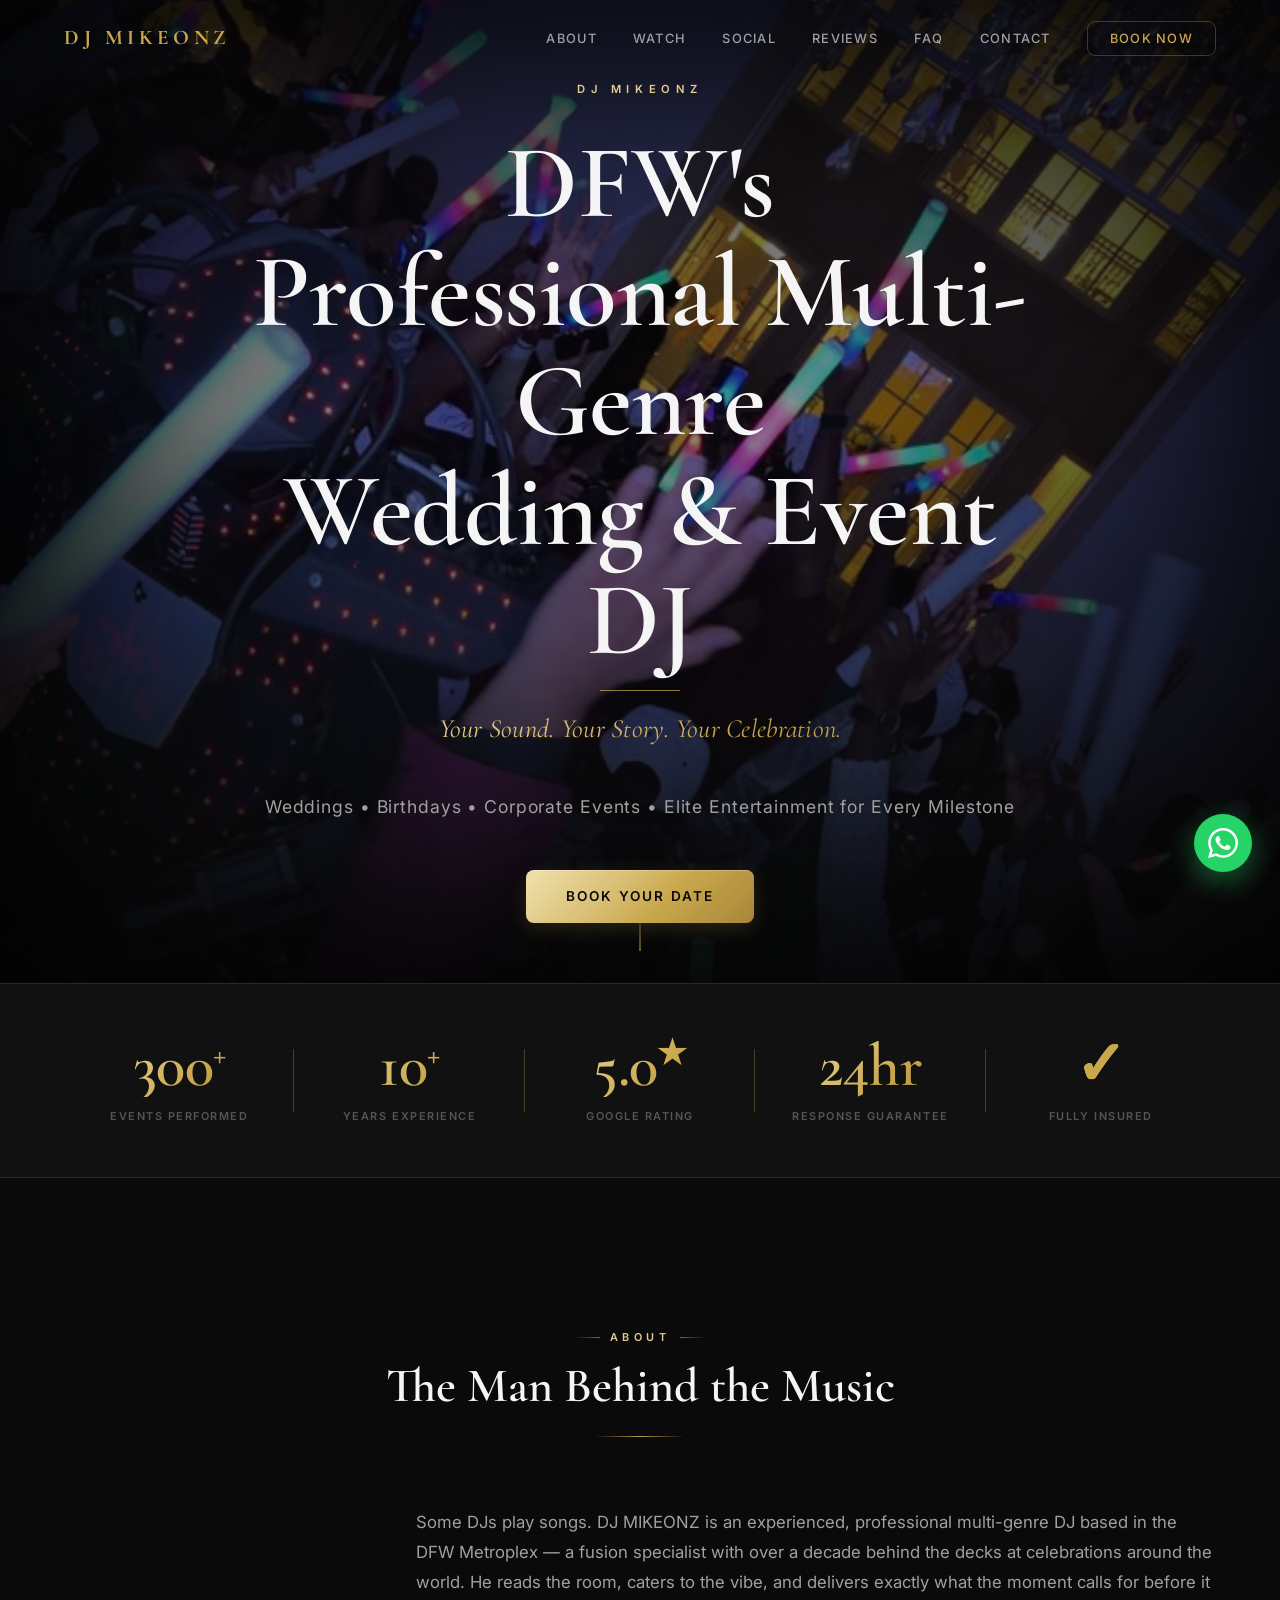
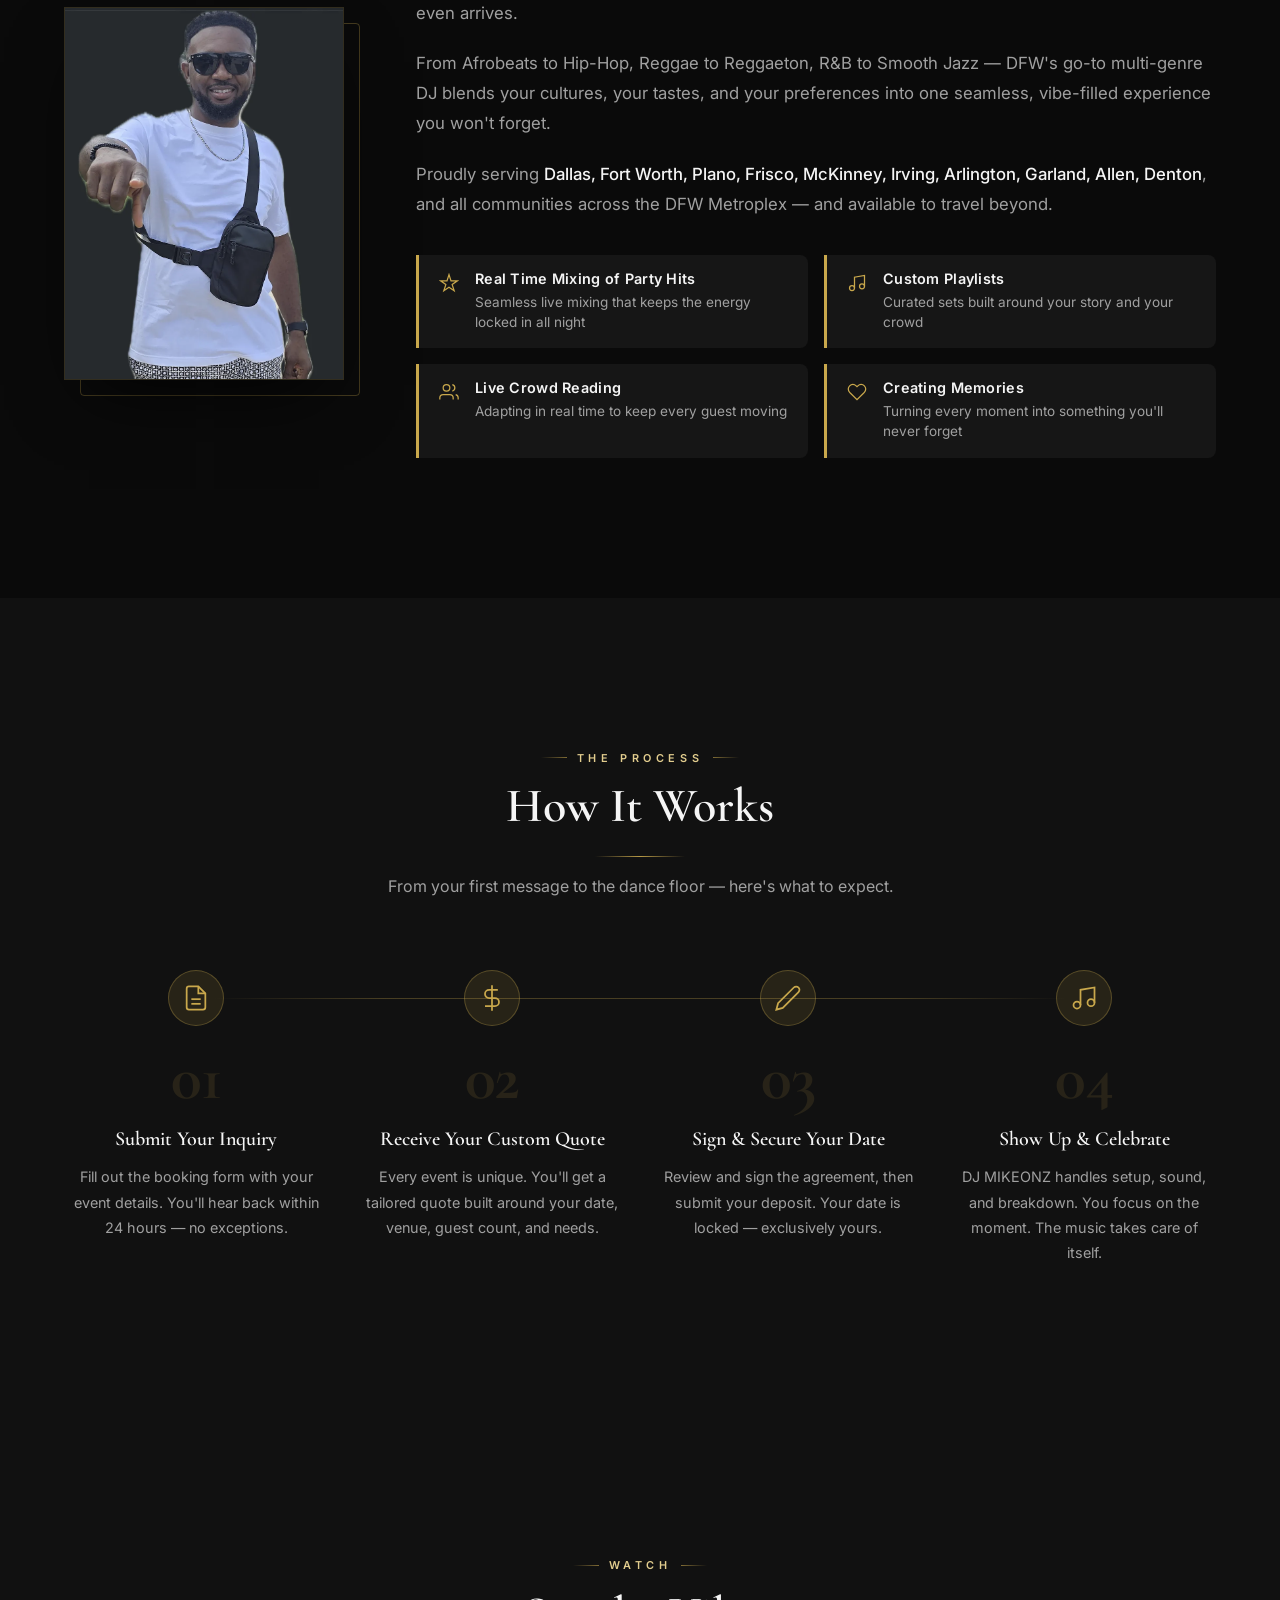
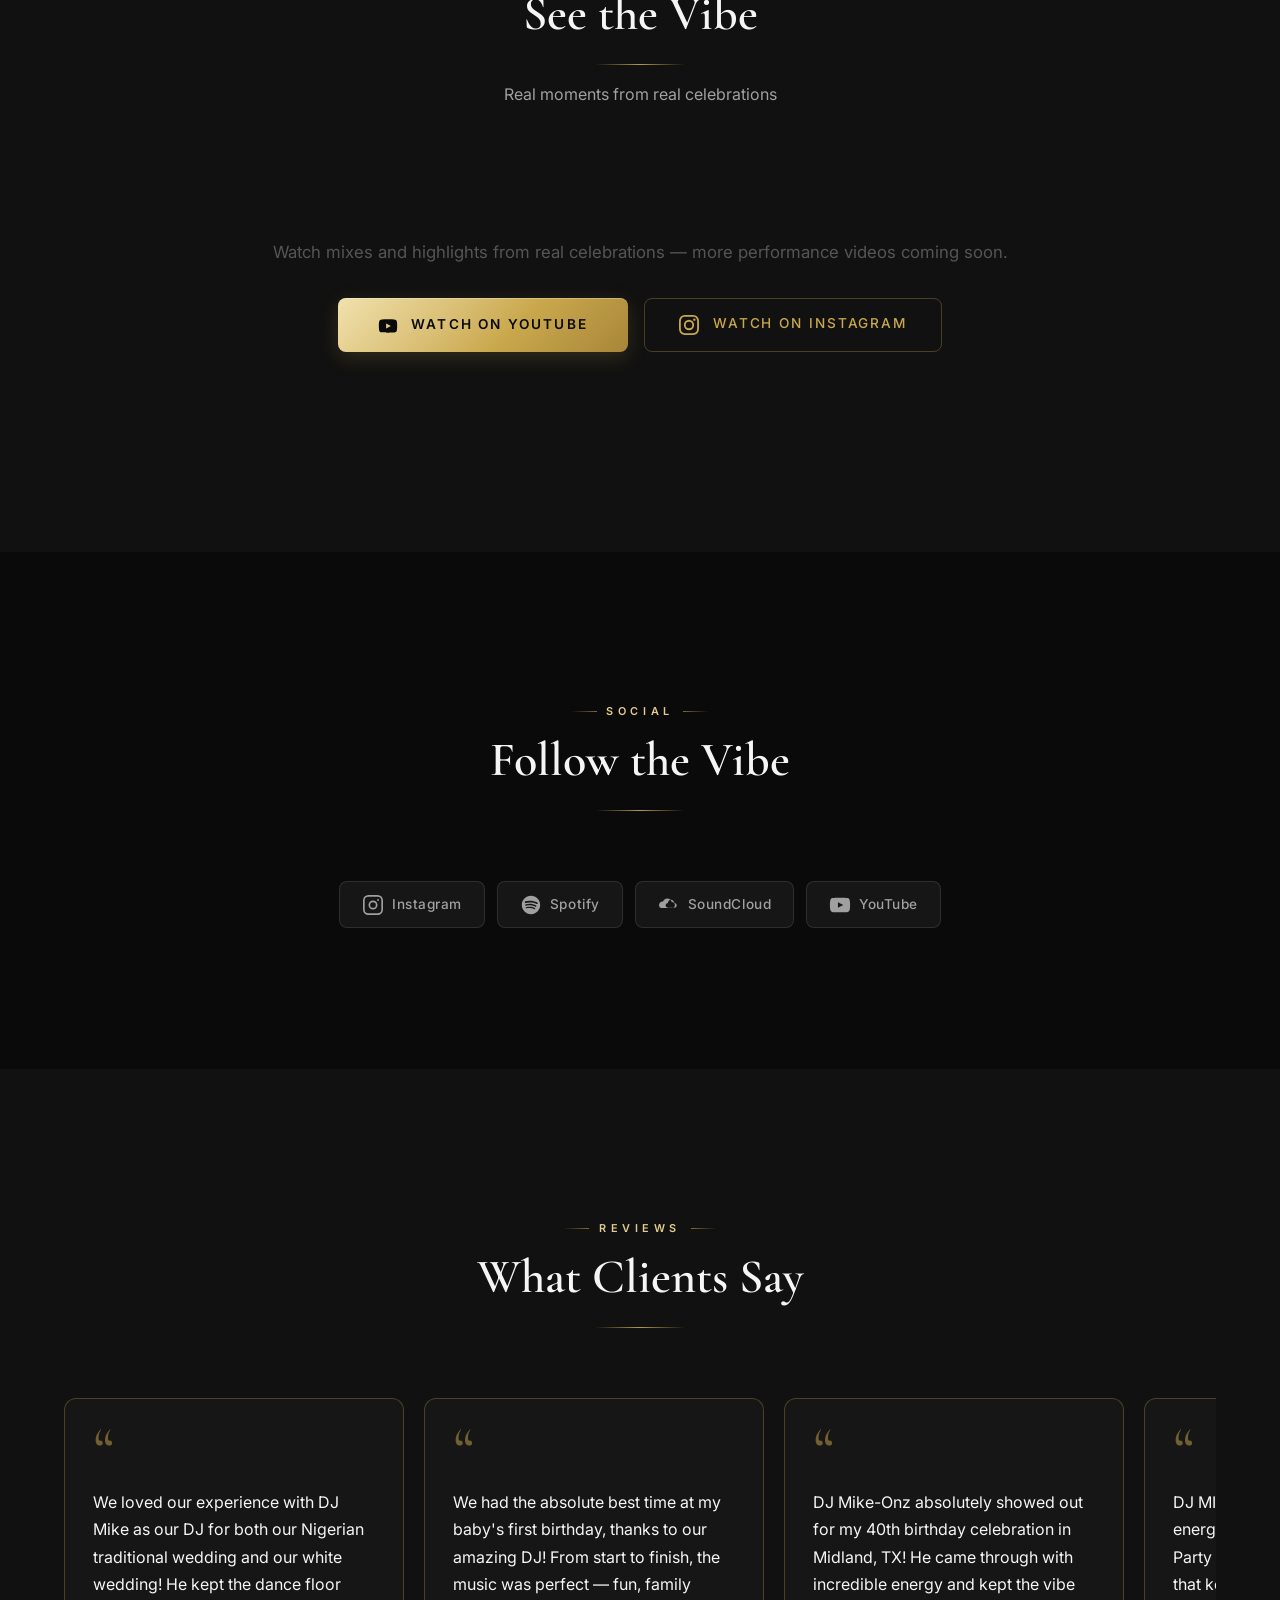
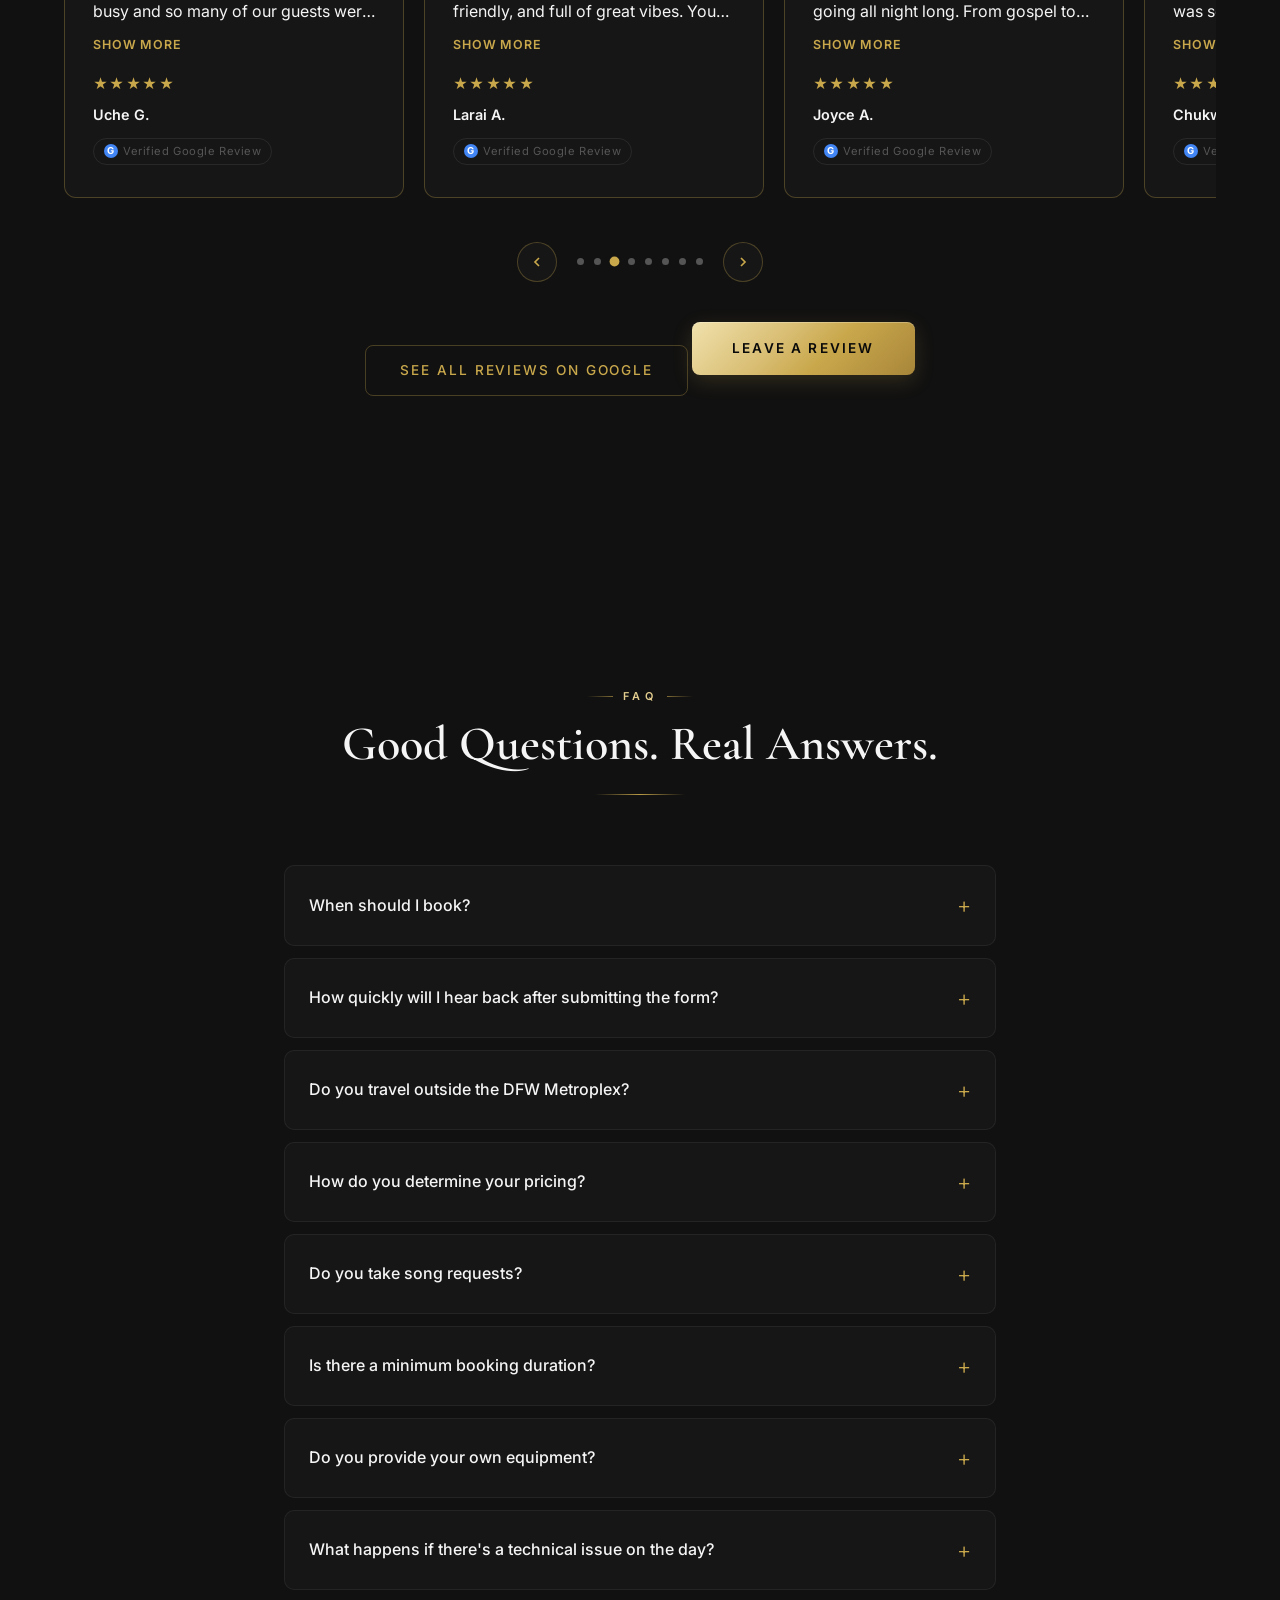
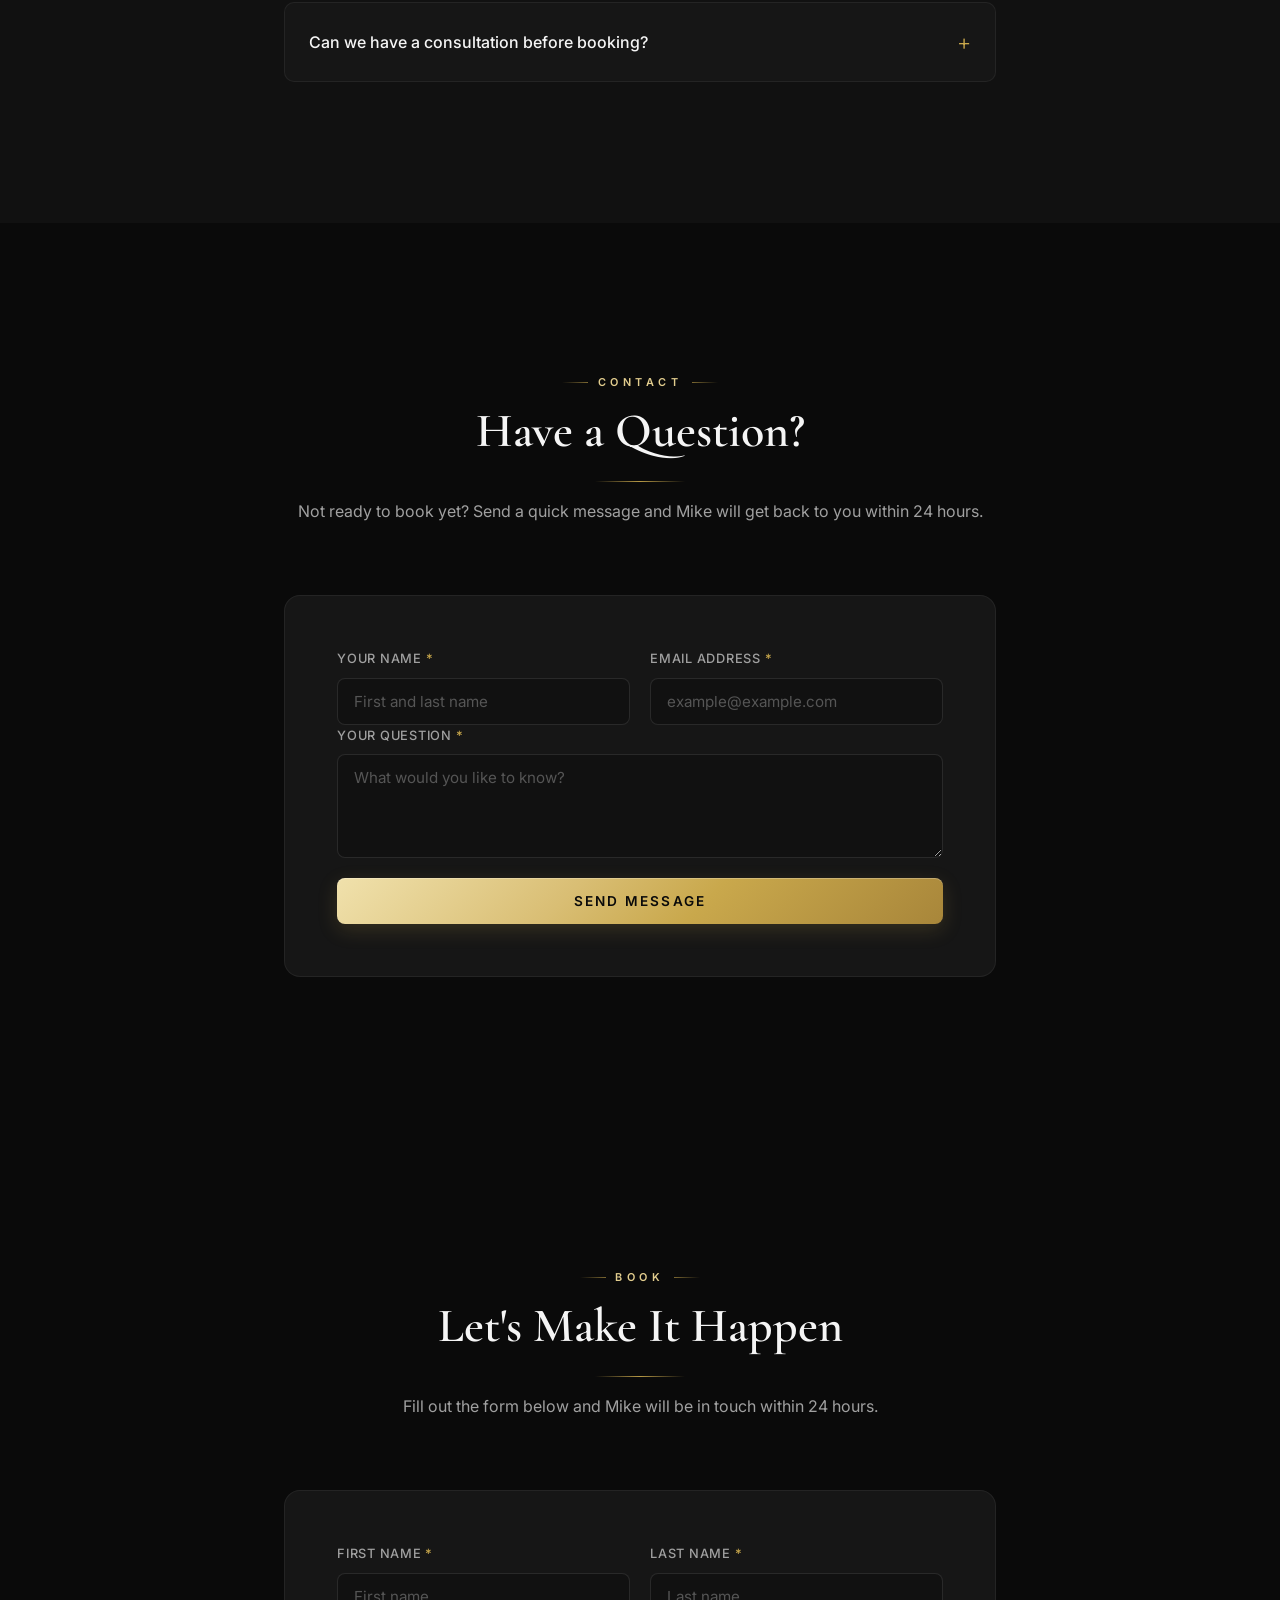
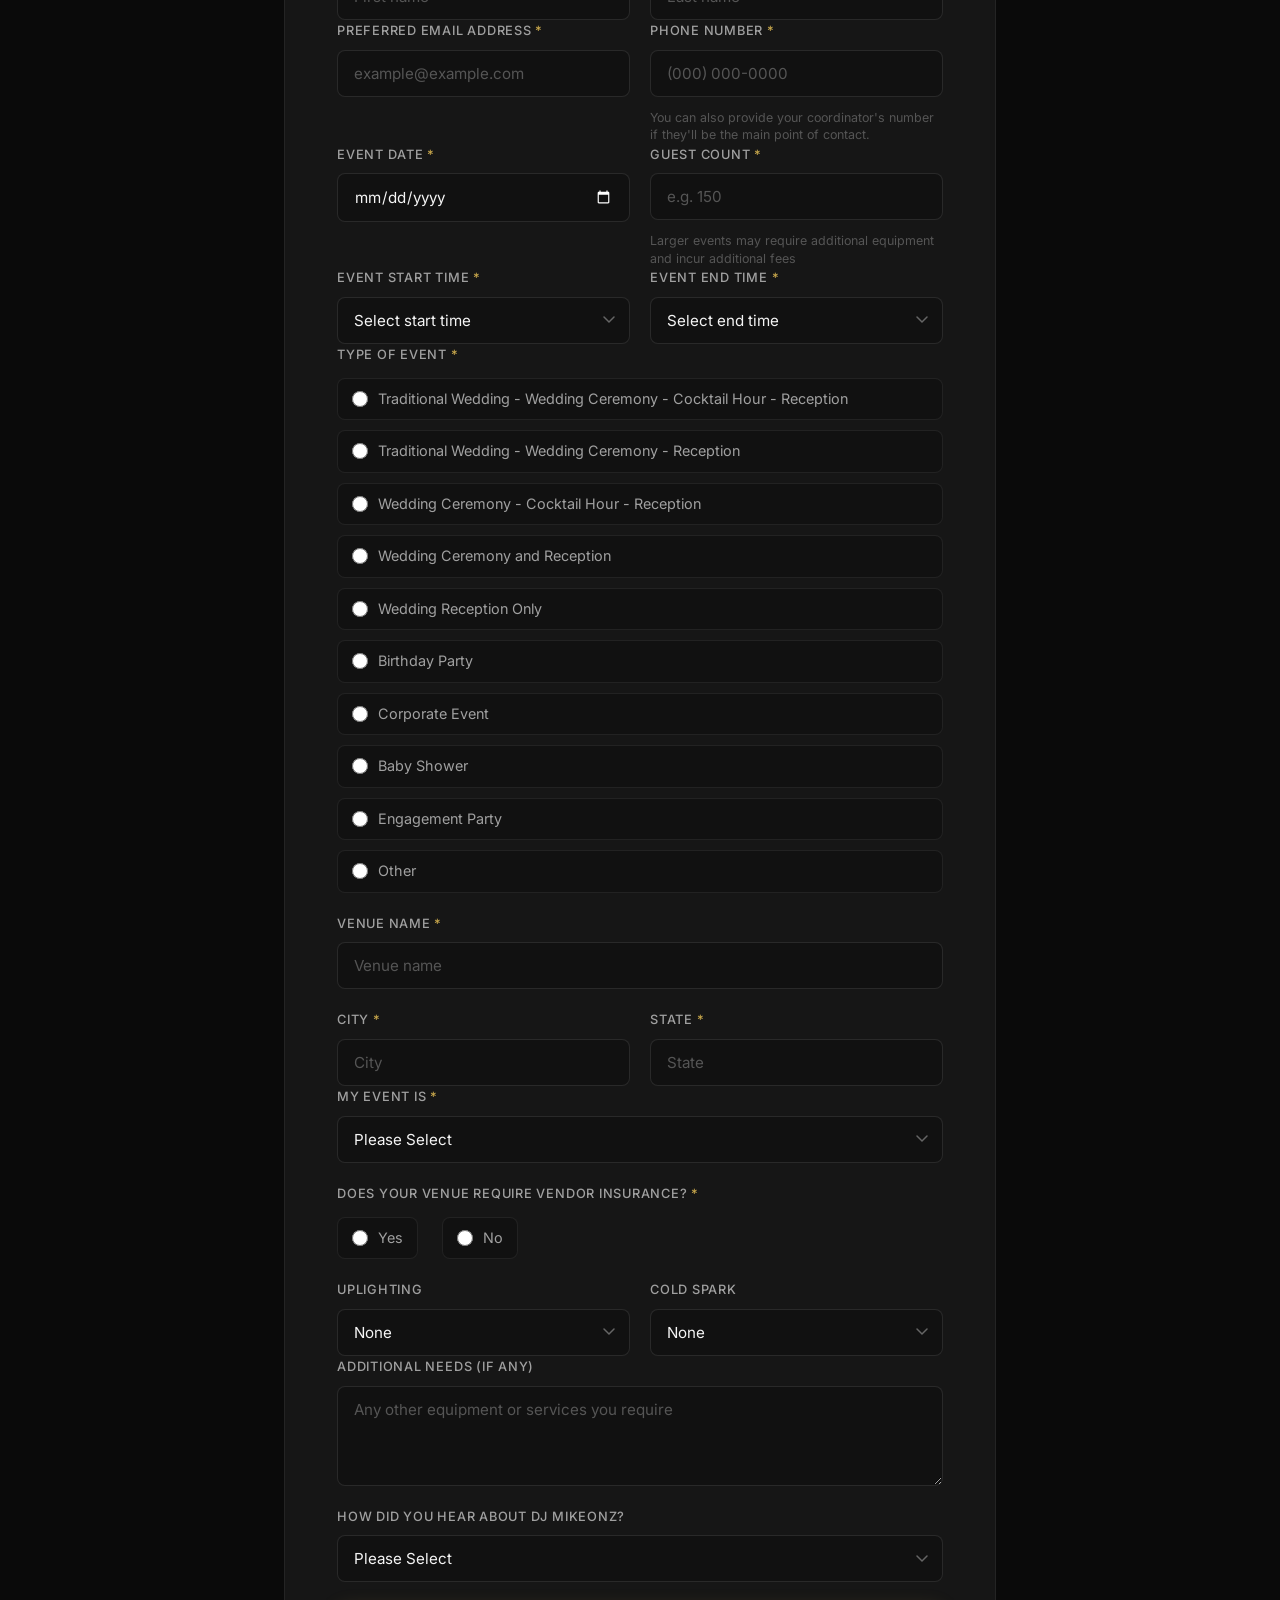
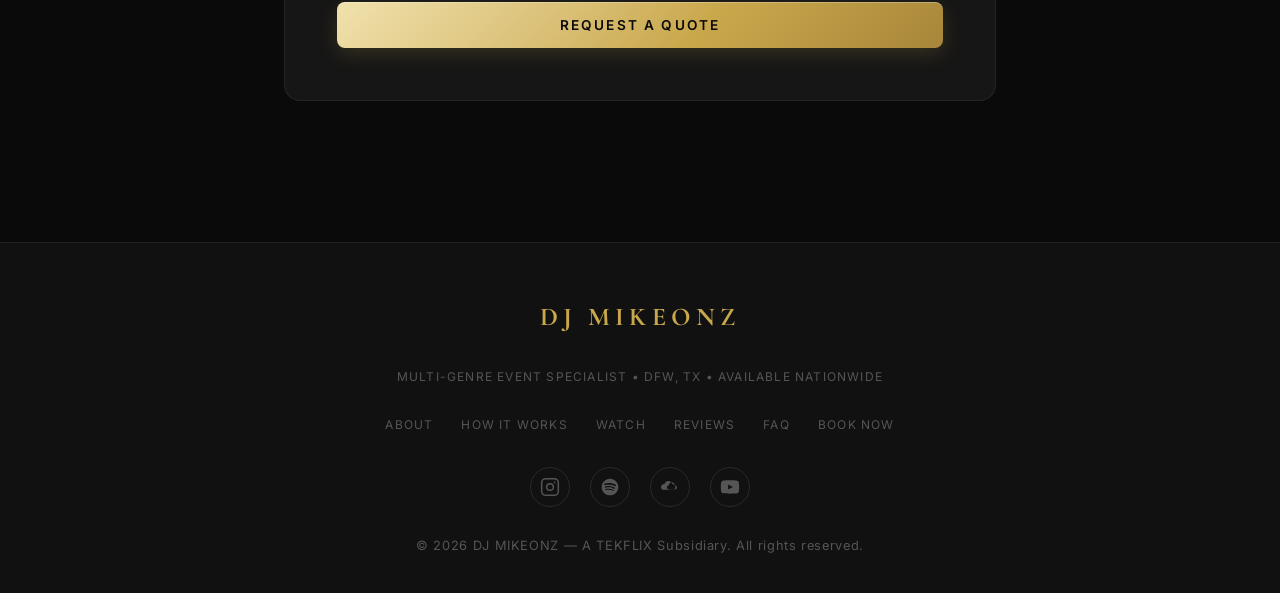
==== commit 29d0d543: "SEO: reinforce "experienced DJ" keyword in About copy, meta keywords & schema; refresh sitemap lastm" ====
--- a/index.html
+++ b/index.html
@@ -5,7 +5,7 @@
   <meta name="viewport" content="width=device-width, initial-scale=1.0">
   <title>DJ MIKEONZ | Professional Multi-Genre Wedding DJ | Dallas-Fort Worth, TX</title>
   <meta name="description" content="DJ MIKEONZ is DFW's professional multi-genre DJ — 10+ years experience &amp; 5-star reviews. Weddings, birthdays, quinceañeras &amp; corporate events across Dallas-Fort Worth. Book your date.">
-  <meta name="keywords" content="DJ DFW, wedding DJ Dallas, wedding DJ Fort Worth, DJ Dallas Texas, event DJ DFW, multicultural wedding DJ, multi-genre DJ Dallas, multi genre DJ DFW, professional DJ Dallas, professional DJ near me, local DJ Dallas, local DJ DFW, fusion DJ Dallas, birthday party DJ DFW, corporate event DJ Dallas, DJ near me DFW">
+  <meta name="keywords" content="DJ DFW, wedding DJ Dallas, wedding DJ Fort Worth, DJ Dallas Texas, event DJ DFW, experienced DJ Dallas, experienced DJ Fort Worth, experienced DJ DFW, best DJ DFW, top DJ Dallas, multicultural wedding DJ, multi-genre DJ Dallas, multi genre DJ DFW, professional DJ Dallas, professional DJ near me, local DJ Dallas, local DJ DFW, fusion DJ Dallas, birthday party DJ DFW, corporate event DJ Dallas, DJ near me DFW">
   <link rel="canonical" href="https://djmikeonz.com/">
   <link rel="icon" href="/favicon.svg" type="image/svg+xml">
   <link rel="apple-touch-icon" href="/favicon.svg">
@@ -114,7 +114,7 @@
             }
           ]
         },
-        "knowsAbout": ["Wedding DJ", "Event DJ", "Birthday Party DJ", "Corporate Event DJ", "Multicultural Events", "Multi-Genre DJ", "Professional DJ", "Afrobeats", "Hip-Hop", "Reggae", "Reggaeton", "R&B", "Smooth Jazz", "Quinceanera DJ", "Baby Shower DJ", "Fusion DJ", "Local DJ DFW"],
+        "knowsAbout": ["Wedding DJ", "Event DJ", "Birthday Party DJ", "Corporate Event DJ", "Multicultural Events", "Multi-Genre DJ", "Professional DJ", "Afrobeats", "Hip-Hop", "Reggae", "Reggaeton", "R&B", "Smooth Jazz", "Quinceanera DJ", "Baby Shower DJ", "Fusion DJ", "Local DJ DFW", "Experienced DJ DFW", "Experienced Wedding DJ Dallas-Fort Worth"],
         "sameAs": [
           "https://www.instagram.com/djmikeonz/",
           "https://www.youtube.com/@DJMIKEONZ",
@@ -293,7 +293,7 @@
         </div>
         <div class="about-text fade-in">
           <p class="about-bio">
-            Some DJs play songs. DJ MIKEONZ is a professional multi-genre DJ based in the DFW Metroplex — a fusion specialist with years of experience behind the decks at celebrations around the world. He reads the room, caters to the vibe, and delivers exactly what the moment calls for before it even arrives.
+            Some DJs play songs. DJ MIKEONZ is an experienced, professional multi-genre DJ based in the DFW Metroplex — a fusion specialist with over a decade behind the decks at celebrations around the world. He reads the room, caters to the vibe, and delivers exactly what the moment calls for before it even arrives.
           </p>
           <p class="about-bio">
             From Afrobeats to Hip-Hop, Reggae to Reggaeton, R&amp;B to Smooth Jazz — DFW's go-to multi-genre DJ blends your cultures, your tastes, and your preferences into one seamless, vibe-filled experience you won't forget.
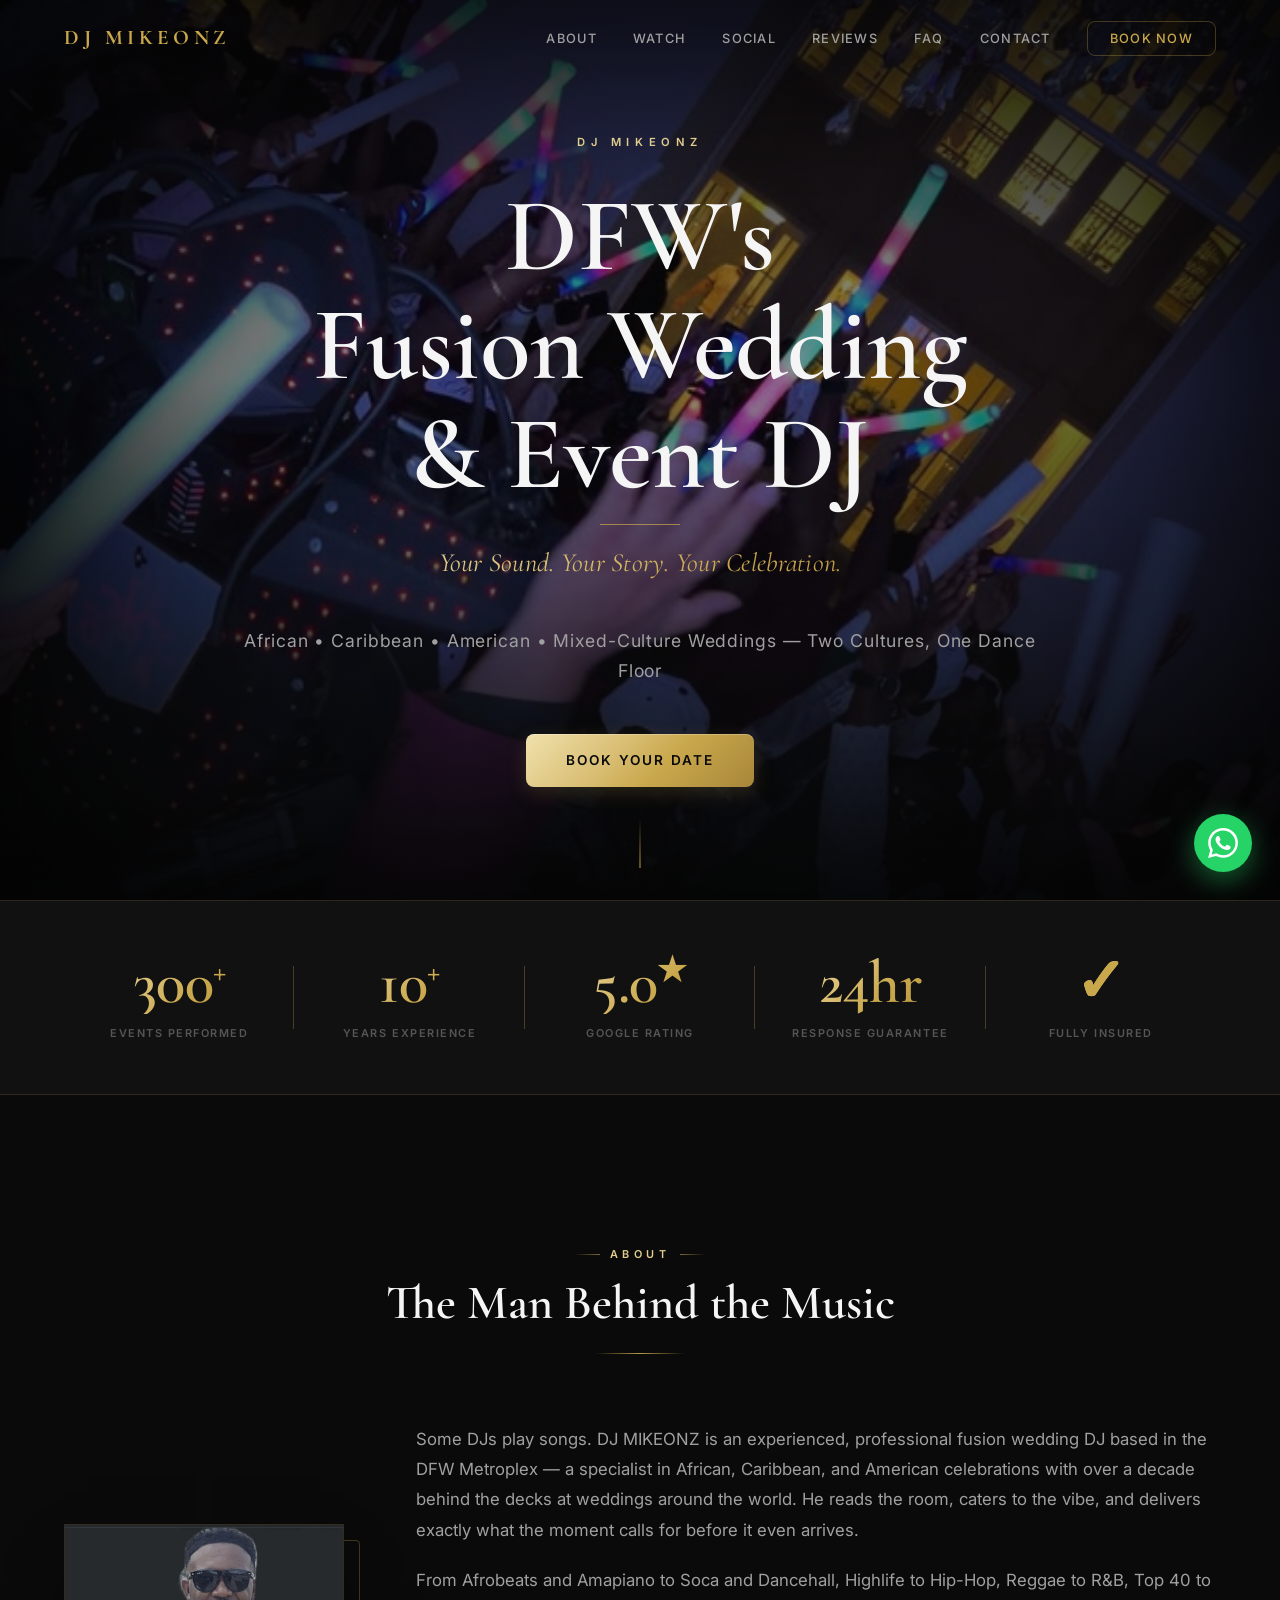
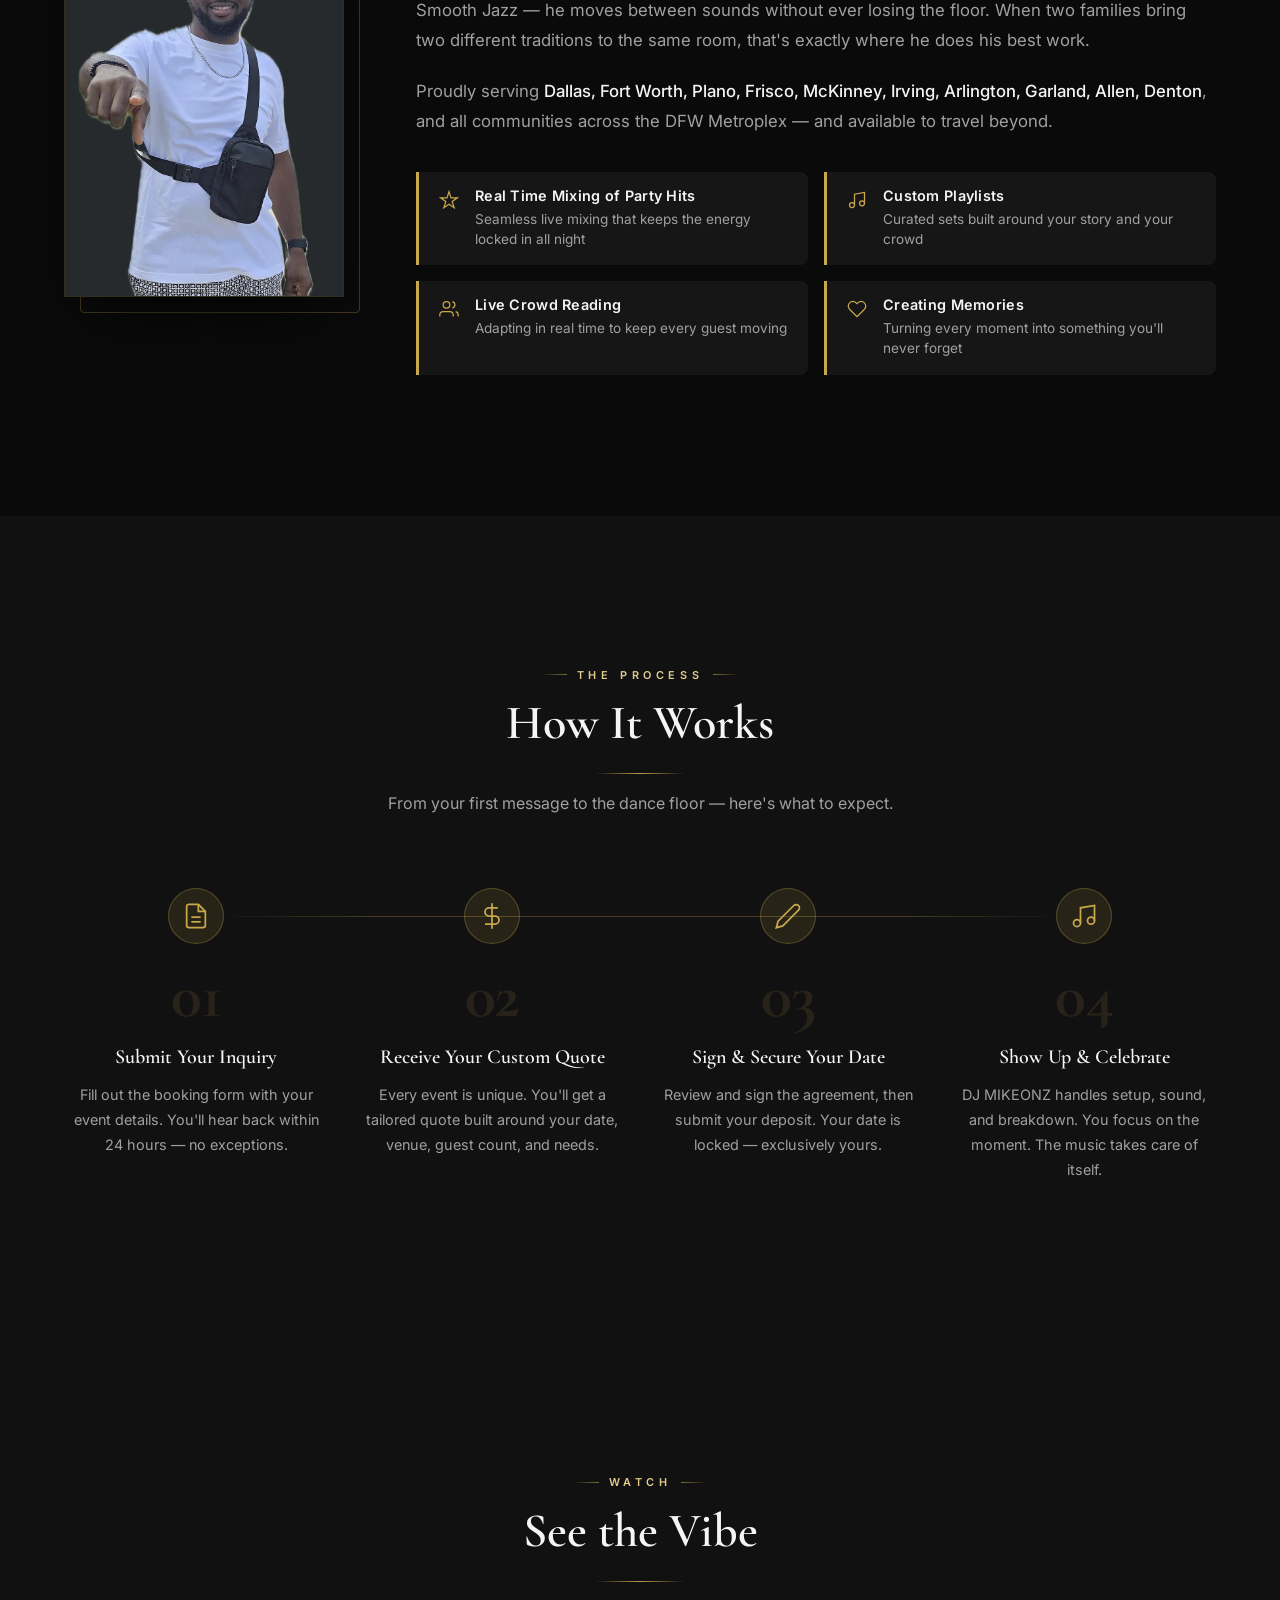
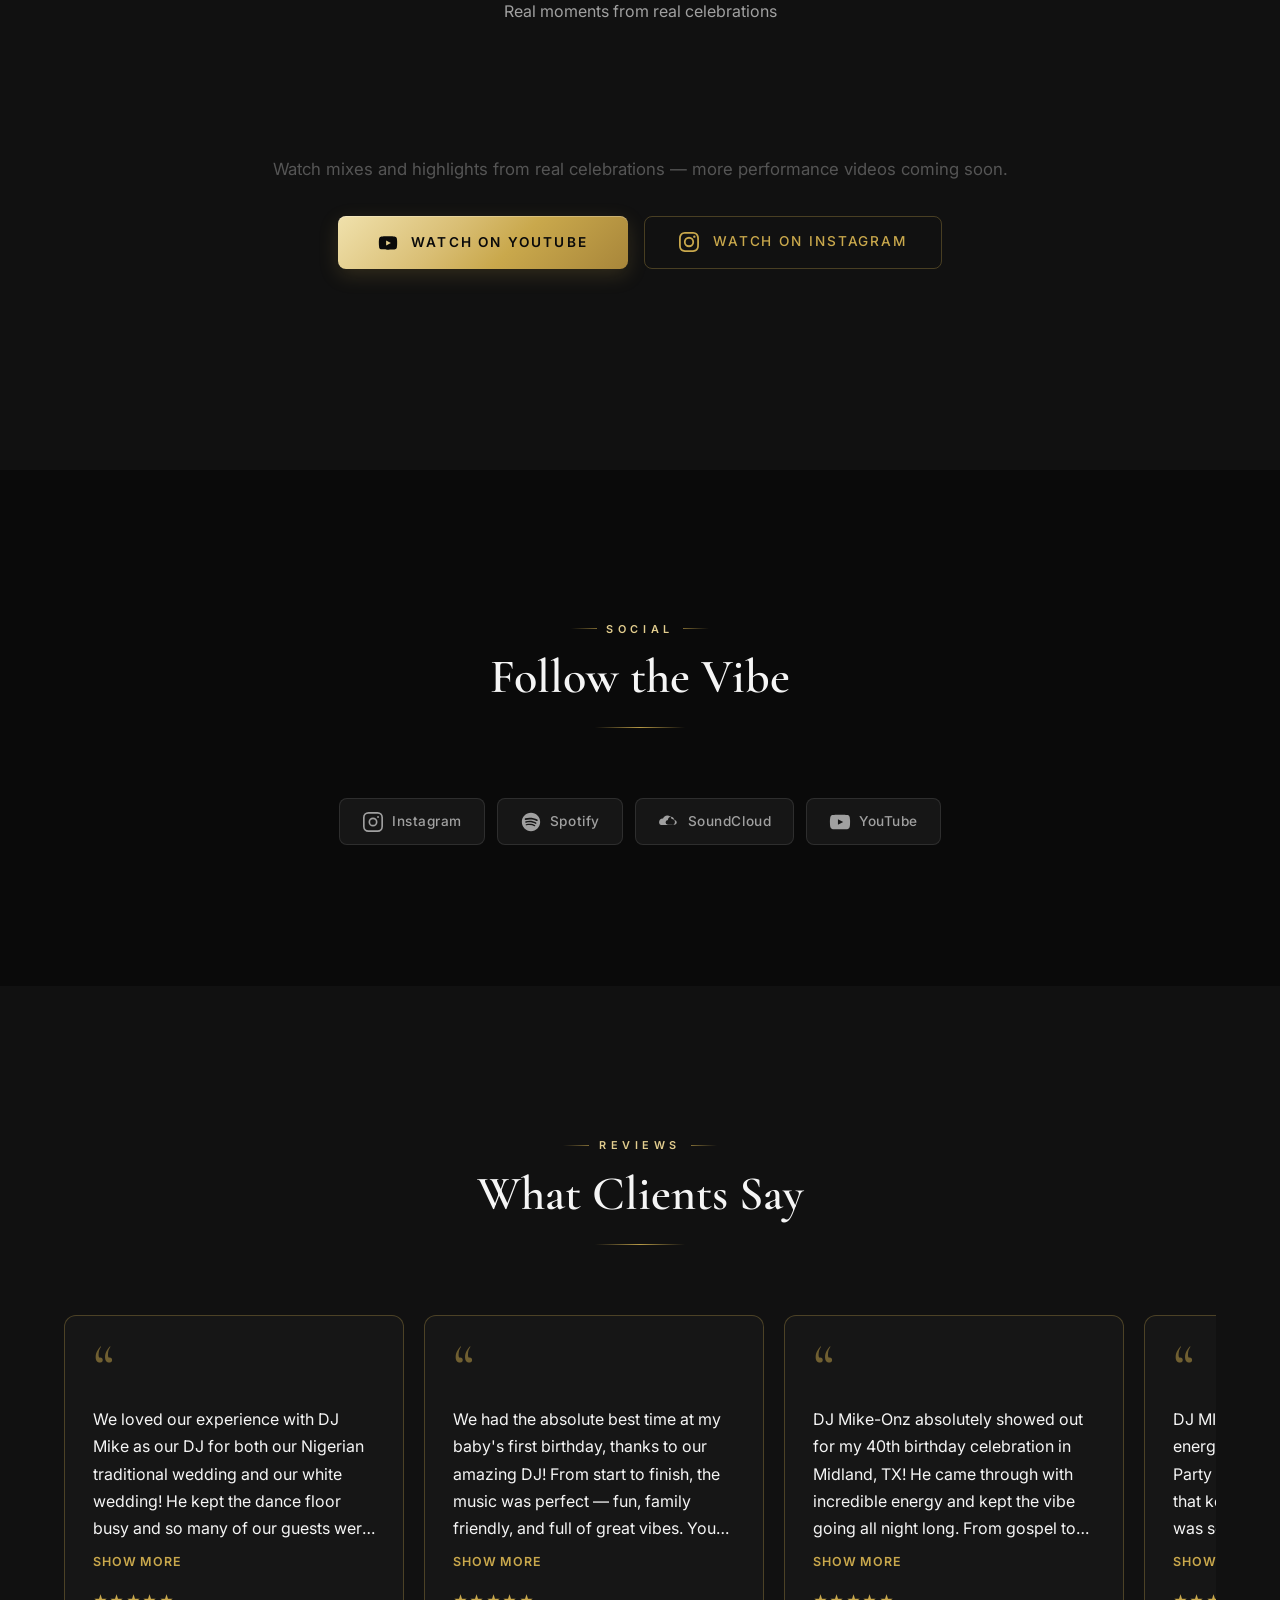
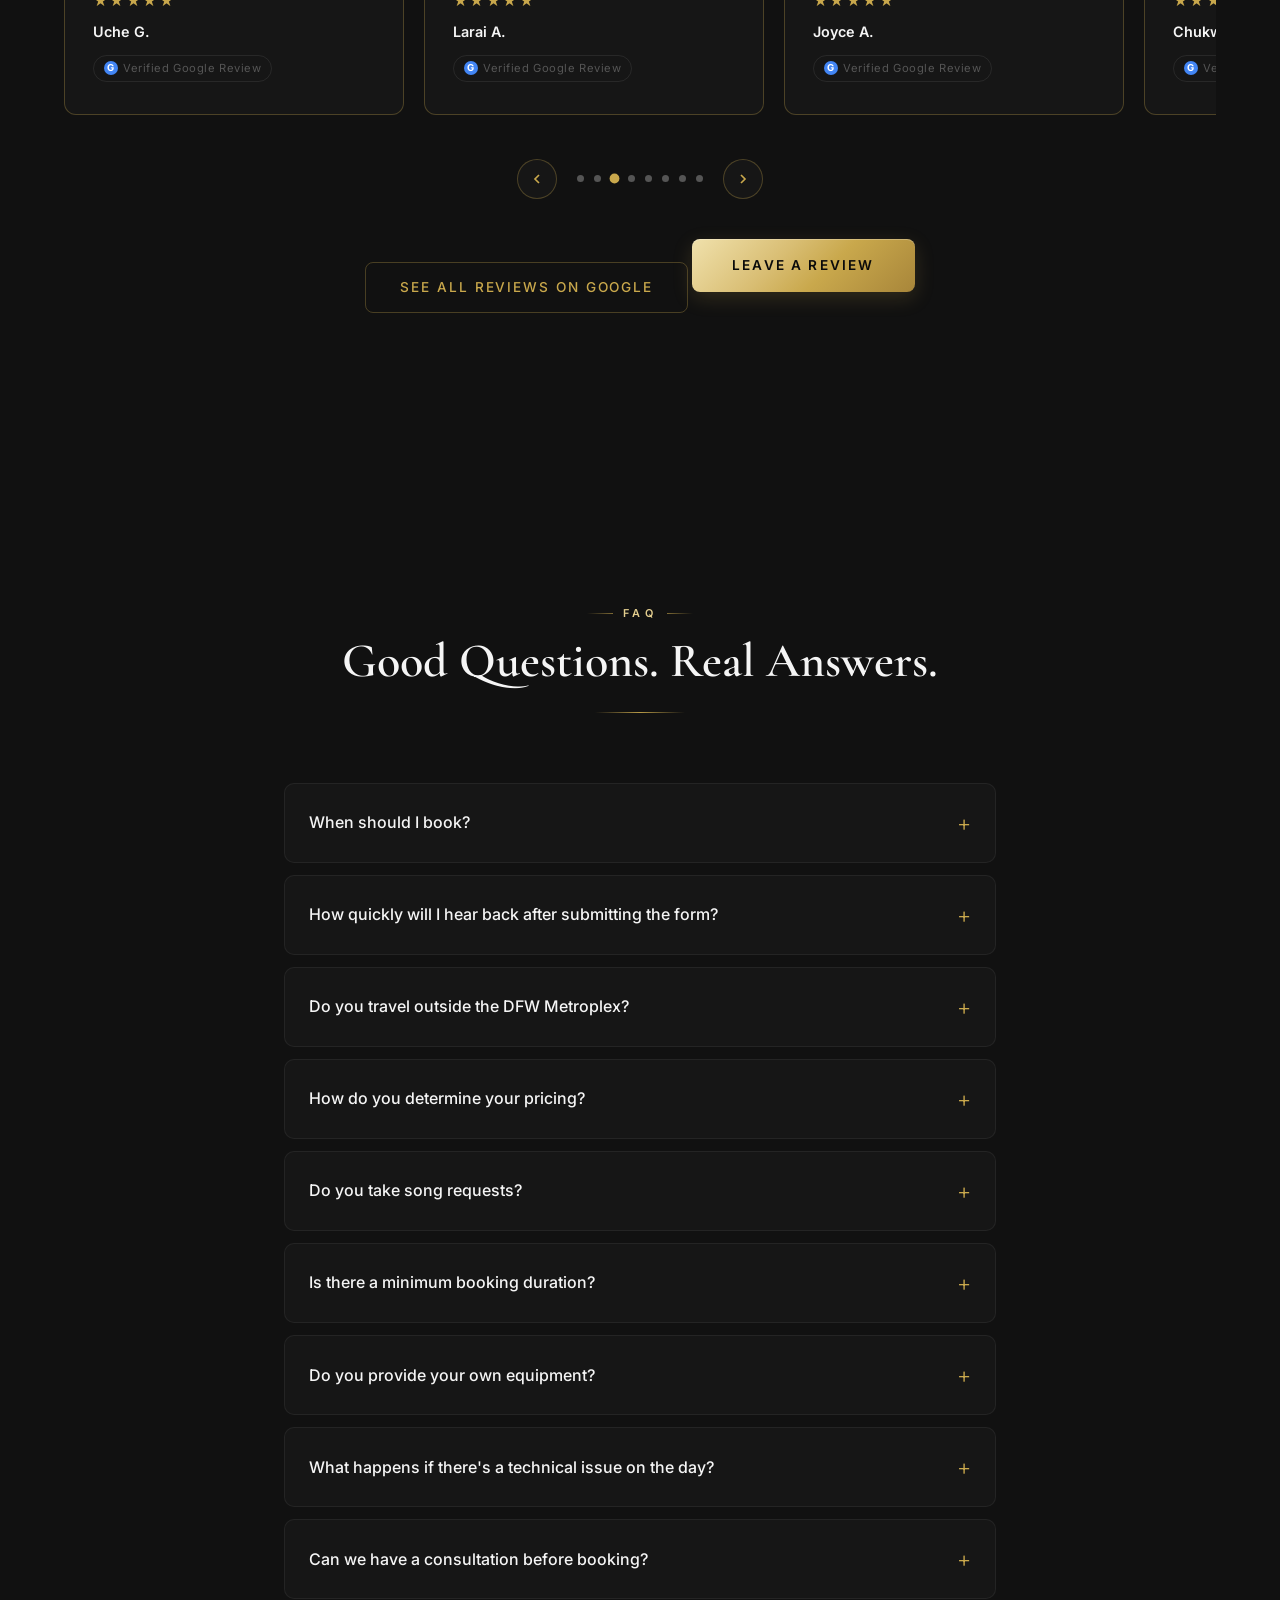
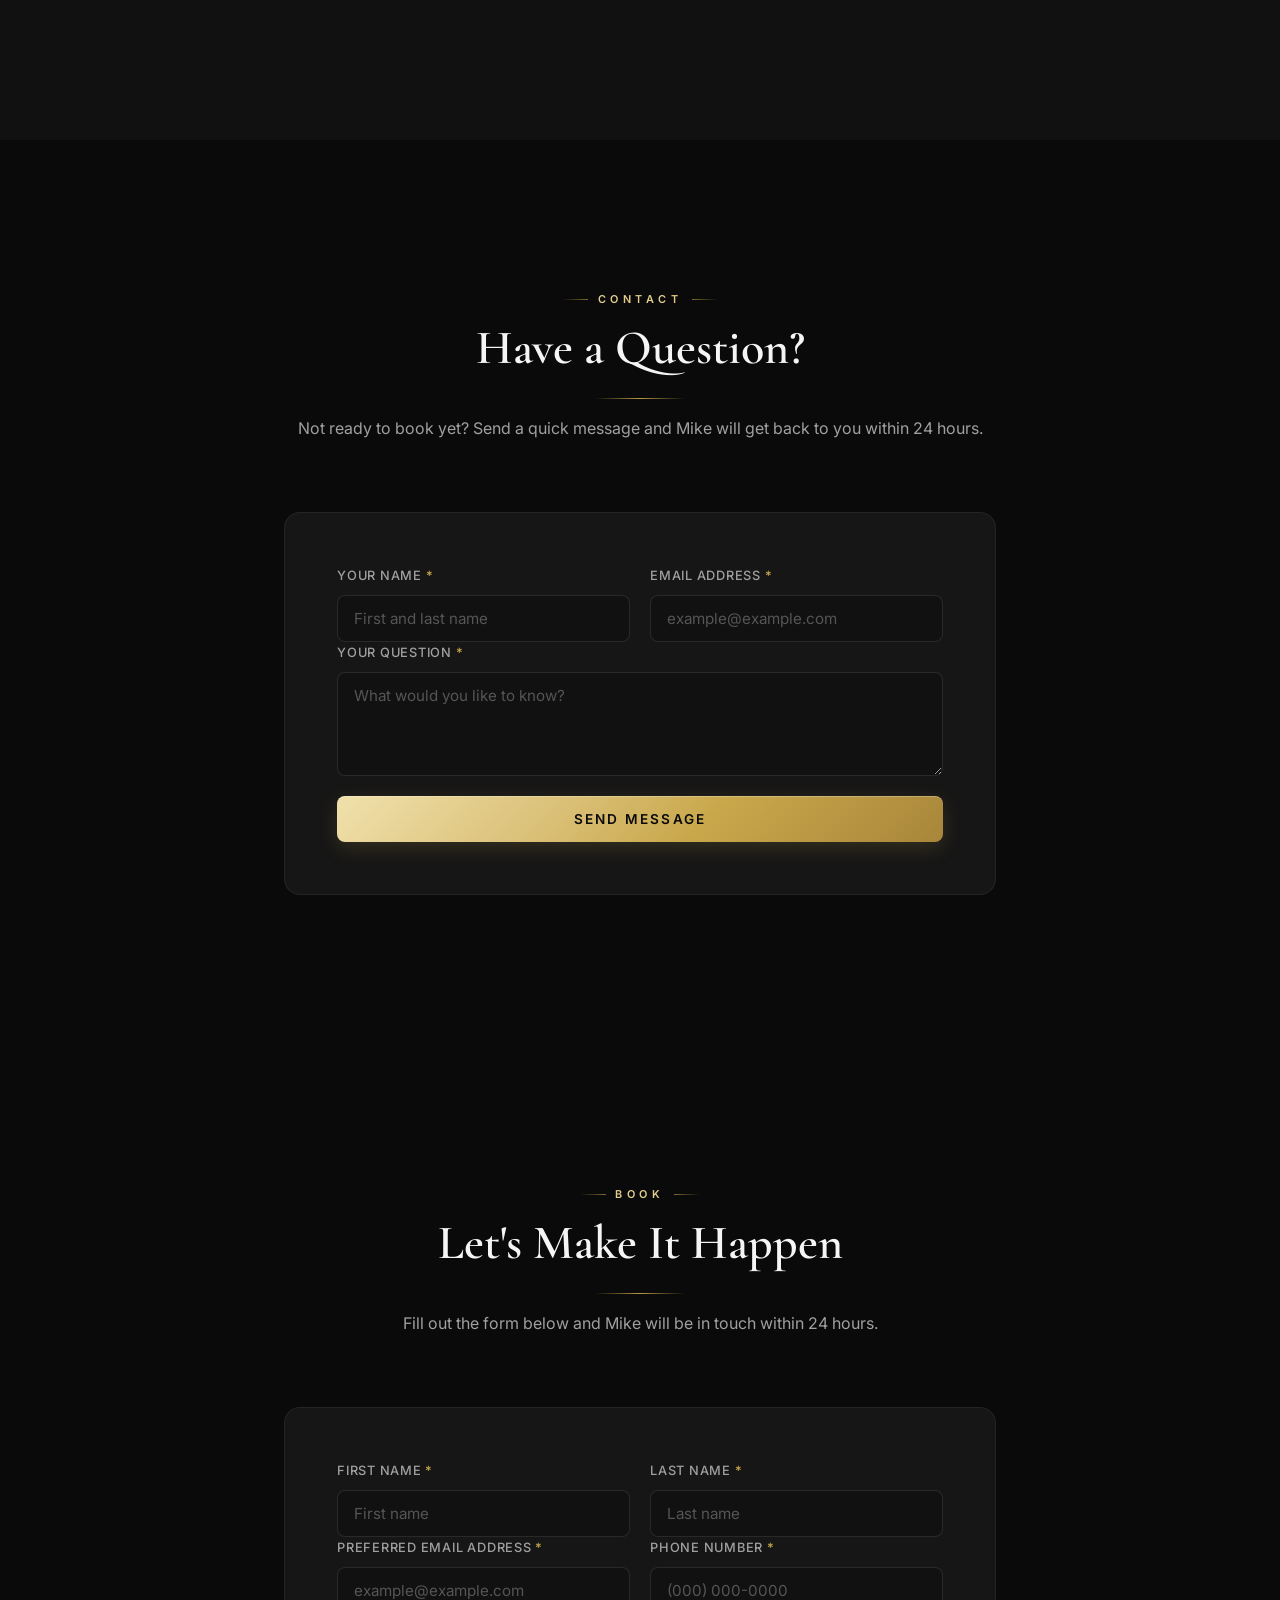
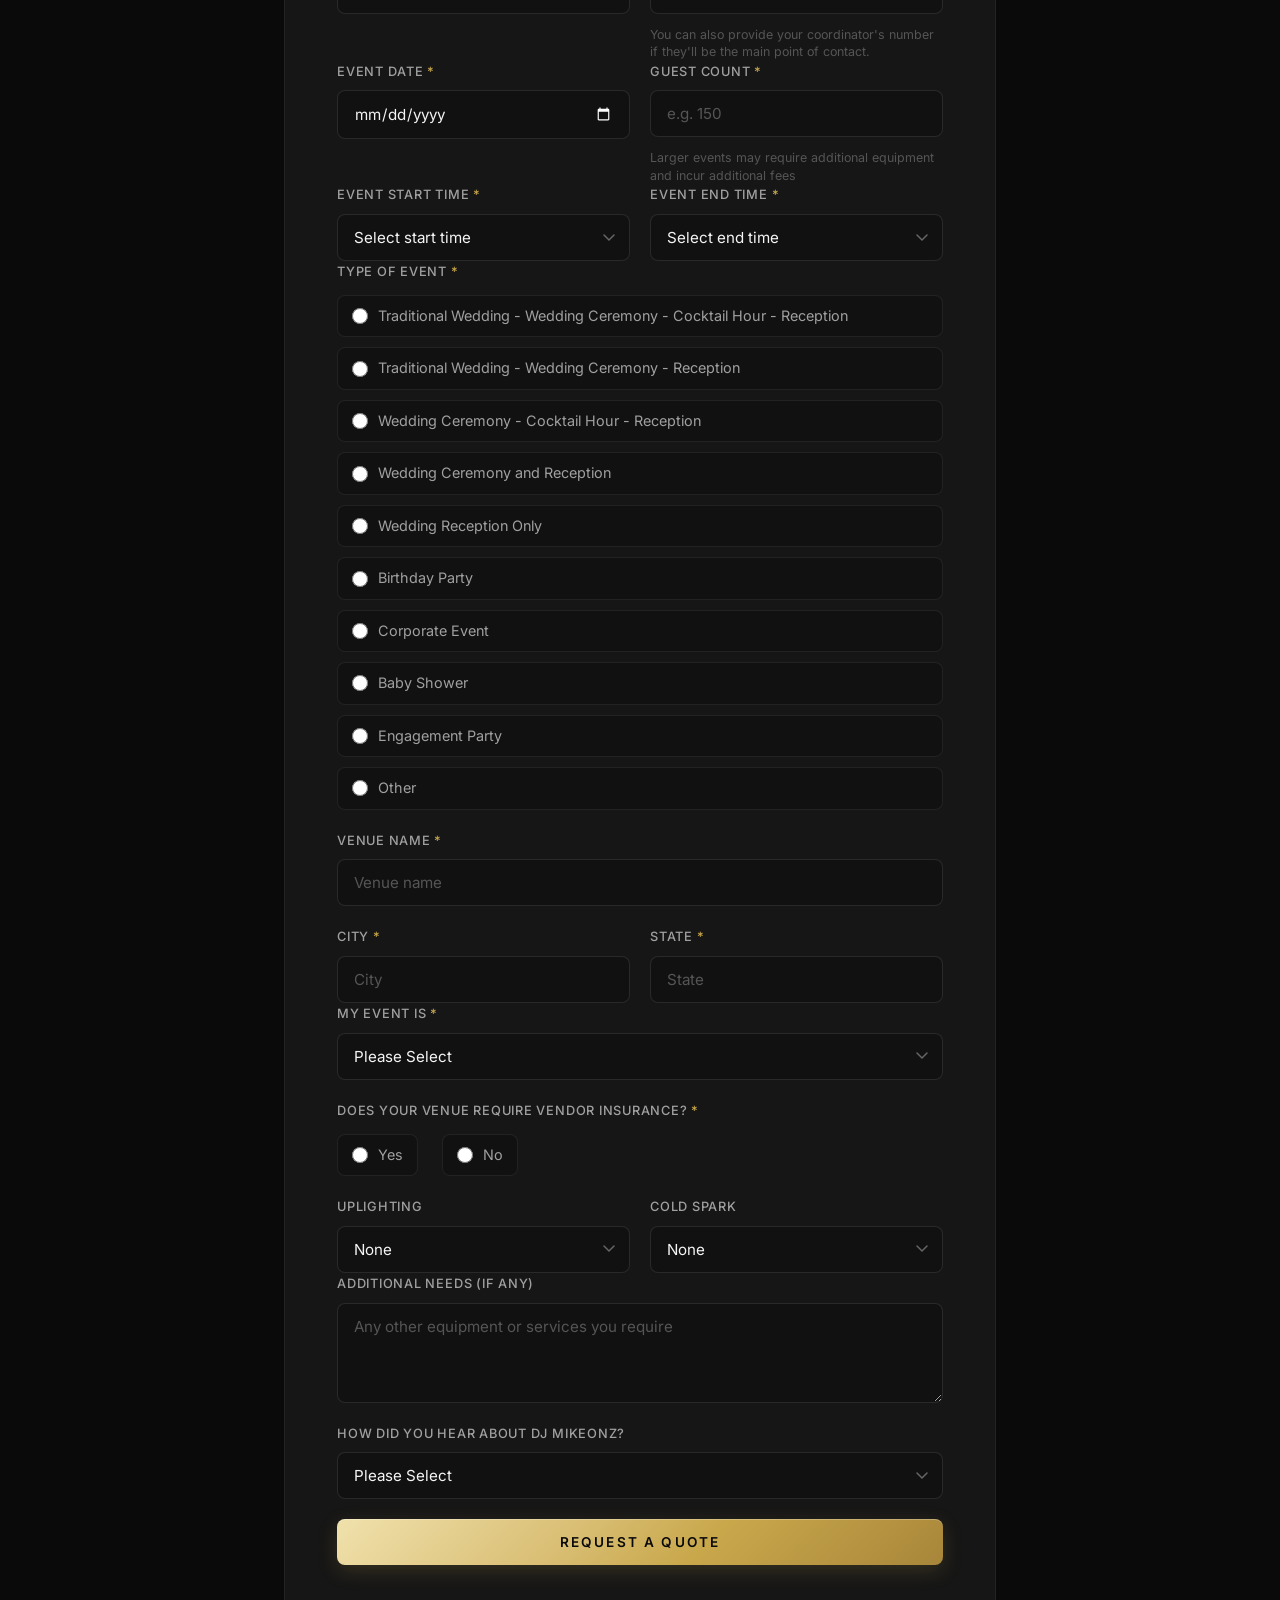
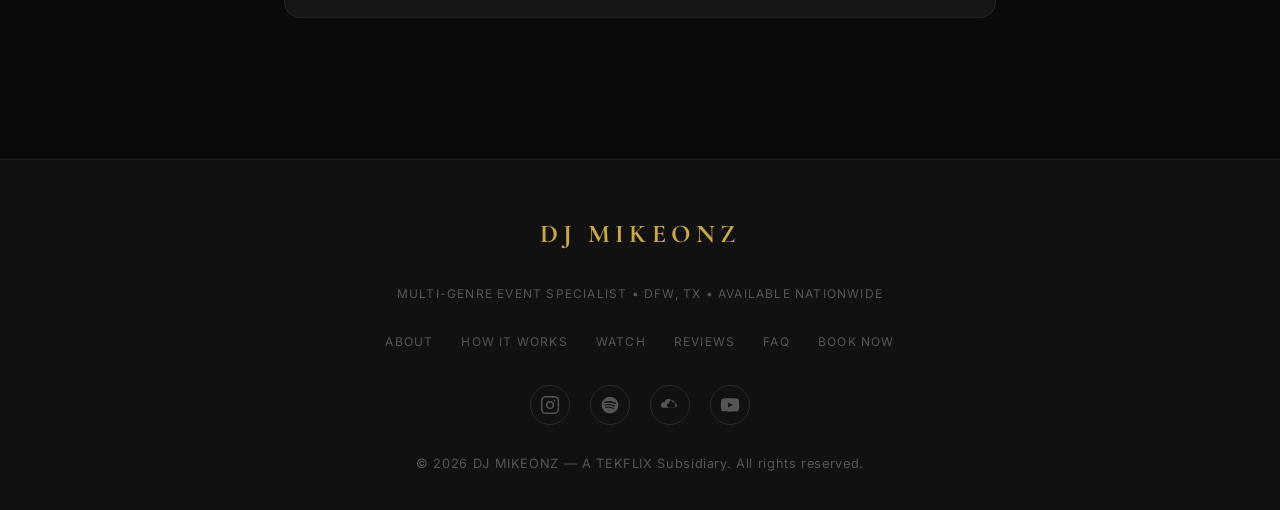
==== commit 7dd4b22f: "Reposition specialty: fusion weddings (African, Caribbean, American + mixed-culture couples) Replace" ====
--- a/index.html
+++ b/index.html
@@ -3,24 +3,24 @@
 <head>
   <meta charset="UTF-8">
   <meta name="viewport" content="width=device-width, initial-scale=1.0">
-  <title>DJ MIKEONZ | Professional Multi-Genre Wedding DJ | Dallas-Fort Worth, TX</title>
-  <meta name="description" content="DJ MIKEONZ is DFW's professional multi-genre DJ — 10+ years experience &amp; 5-star reviews. Weddings, birthdays, quinceañeras &amp; corporate events across Dallas-Fort Worth. Book your date.">
-  <meta name="keywords" content="DJ DFW, wedding DJ Dallas, wedding DJ Fort Worth, DJ Dallas Texas, event DJ DFW, experienced DJ Dallas, experienced DJ Fort Worth, experienced DJ DFW, best DJ DFW, top DJ Dallas, multicultural wedding DJ, multi-genre DJ Dallas, multi genre DJ DFW, professional DJ Dallas, professional DJ near me, local DJ Dallas, local DJ DFW, fusion DJ Dallas, birthday party DJ DFW, corporate event DJ Dallas, DJ near me DFW">
+  <title>DJ MIKEONZ | Fusion Wedding DJ — African, Caribbean &amp; American | Dallas-Fort Worth, TX</title>
+  <meta name="description" content="DJ MIKEONZ is DFW's fusion wedding DJ — African, Caribbean, American &amp; mixed-culture celebrations. 10+ years experience &amp; 5-star reviews across Dallas-Fort Worth. Book your date.">
+  <meta name="keywords" content="fusion wedding DJ Dallas, fusion wedding DJ DFW, African wedding DJ Dallas, Nigerian wedding DJ DFW, Afrobeats DJ Dallas, Amapiano DJ DFW, Caribbean wedding DJ Dallas, Soca DJ DFW, Dancehall DJ Dallas, Reggae DJ Dallas, Black wedding DJ Dallas, mixed culture wedding DJ DFW, blended wedding DJ Dallas, multicultural wedding DJ, DJ DFW, wedding DJ Dallas, wedding DJ Fort Worth, event DJ DFW, experienced DJ DFW, best DJ DFW, top DJ Dallas, multi-genre DJ Dallas, professional DJ Dallas, local DJ DFW, birthday party DJ DFW, corporate event DJ Dallas, DJ near me DFW">
   <link rel="canonical" href="https://djmikeonz.com/">
   <link rel="icon" href="/favicon.svg" type="image/svg+xml">
   <link rel="apple-touch-icon" href="/favicon.svg">
 
   <!-- Open Graph -->
-  <meta property="og:title" content="DJ MIKEONZ | Professional Multi-Genre Wedding DJ | Dallas-Fort Worth, TX">
-  <meta property="og:description" content="DFW's professional multi-genre DJ — 10+ years experience, 5-star reviews. Weddings, birthdays, quinceañeras &amp; corporate events in Dallas-Fort Worth. Book your date.">
+  <meta property="og:title" content="DJ MIKEONZ | Fusion Wedding DJ — African, Caribbean &amp; American | Dallas-Fort Worth, TX">
+  <meta property="og:description" content="DFW's fusion wedding DJ — African, Caribbean, American &amp; mixed-culture celebrations. 10+ years experience, 5-star reviews. Book your date.">
   <meta property="og:type" content="website">
   <meta property="og:url" content="https://djmikeonz.com/">
   <meta property="og:image" content="https://djmikeonz.com/mike1.png">
 
   <!-- Twitter Card -->
   <meta name="twitter:card" content="summary_large_image">
-  <meta name="twitter:title" content="DJ MIKEONZ | Professional Multi-Genre Wedding DJ | Dallas-Fort Worth, TX">
-  <meta name="twitter:description" content="DFW's professional multi-genre DJ — 10+ years experience, 5-star reviews. Weddings, birthdays, quinceañeras &amp; corporate events in Dallas-Fort Worth. Book now.">
+  <meta name="twitter:title" content="DJ MIKEONZ | Fusion Wedding DJ — African, Caribbean &amp; American | Dallas-Fort Worth, TX">
+  <meta name="twitter:description" content="DFW's fusion wedding DJ — African, Caribbean, American &amp; mixed-culture celebrations. 10+ years experience, 5-star reviews. Book now.">
   <meta name="twitter:image" content="https://djmikeonz.com/mike1.png">
 
   <!-- Geo targeting -->
@@ -41,7 +41,7 @@
         "@id": "https://djmikeonz.com/#business",
         "name": "DJ MIKEONZ",
         "alternateName": "DJ Mike Onz",
-        "description": "Professional multi-genre wedding and event DJ based in Dallas-Fort Worth, Texas. 10+ years of experience blending Afrobeats, Hip-Hop, Reggae, R&B, and more for multicultural celebrations — weddings, birthdays, quinceañeras, baby showers, and corporate events across the DFW Metroplex.",
+        "description": "Fusion wedding and event DJ based in Dallas-Fort Worth, Texas, specializing in African, Caribbean, and American weddings and mixed-culture couples. 10+ years of experience blending Afrobeats, Amapiano, Soca, Dancehall, Reggae, Hip-Hop, R&B, and Top 40 into one seamless dance floor — weddings, birthdays, and corporate events across the DFW Metroplex.",
         "url": "https://djmikeonz.com",
         "image": {
           "@type": "ImageObject",
@@ -84,8 +84,8 @@
               "@type": "Offer",
               "itemOffered": {
                 "@type": "Service",
-                "name": "Wedding DJ Services — Dallas-Fort Worth",
-                "description": "Professional DJ services for weddings including ceremony, cocktail hour, and reception. Specializing in multicultural and fusion weddings throughout the DFW Metroplex."
+                "name": "Fusion Wedding DJ Services — Dallas-Fort Worth",
+                "description": "Professional DJ services for weddings including ceremony, cocktail hour, and reception. Specializing in fusion weddings — African, Caribbean, and American traditions and mixed-culture couples — throughout the DFW Metroplex."
               }
             },
             {
@@ -109,17 +109,18 @@
               "itemOffered": {
                 "@type": "Service",
                 "name": "Baby Shower &amp; Cultural Celebration DJ",
-                "description": "Specialized DJ services for baby showers, quinceañeras, graduation parties, and multicultural celebrations across Dallas-Fort Worth."
+                "description": "Specialized DJ services for traditional and cultural ceremonies, engagement parties, baby showers, graduation parties, and multicultural celebrations across Dallas-Fort Worth."
               }
             }
           ]
         },
-        "knowsAbout": ["Wedding DJ", "Event DJ", "Birthday Party DJ", "Corporate Event DJ", "Multicultural Events", "Multi-Genre DJ", "Professional DJ", "Afrobeats", "Hip-Hop", "Reggae", "Reggaeton", "R&B", "Smooth Jazz", "Quinceanera DJ", "Baby Shower DJ", "Fusion DJ", "Local DJ DFW", "Experienced DJ DFW", "Experienced Wedding DJ Dallas-Fort Worth"],
+        "knowsAbout": ["Fusion Wedding DJ", "African Wedding DJ", "Nigerian Wedding DJ", "Caribbean Wedding DJ", "American Wedding DJ", "Mixed-Culture Wedding DJ", "Wedding DJ", "Event DJ", "Birthday Party DJ", "Corporate Event DJ", "Multicultural Events", "Multi-Genre DJ", "Professional DJ", "Afrobeats", "Amapiano", "Soca", "Dancehall", "Highlife", "Hip-Hop", "Reggae", "Reggaeton", "R&B", "Top 40", "Smooth Jazz", "Fusion DJ", "Local DJ DFW", "Experienced DJ DFW", "Experienced Wedding DJ Dallas-Fort Worth"],
         "sameAs": [
           "https://www.instagram.com/djmikeonz/",
           "https://www.youtube.com/@DJMIKEONZ",
           "https://open.spotify.com/user/1214322397",
-          "https://on.soundcloud.com/rkYGI7pKvVJqIV49iE"
+          "https://on.soundcloud.com/rkYGI7pKvVJqIV49iE",
+          "https://www.google.com/search?q=DJ+MIKEONZ&stick=H4sIAAAAAAAA_-NgU1I1qDCxNE82tEw0SUlOSzY1TjS0MqhIA_KMDU2NLcxTks1TLA0XsXK5eCn4enq7-vtFAQC16YJPNgAAAA"
         ]
       }
     ]
@@ -236,9 +237,9 @@
     </div>
     <div class="hero-content">
       <p class="hero-label fade-in">DJ MIKEONZ</p>
-      <h1 class="fade-in">DFW's<br>Professional Multi-Genre<br>Wedding &amp; Event DJ</h1>
+      <h1 class="fade-in">DFW's<br>Fusion Wedding<br>&amp; Event DJ</h1>
       <p class="hero-tagline fade-in">Your Sound. Your Story. Your Celebration.</p>
-      <p class="hero-sub fade-in">Weddings &bull; Birthdays &bull; Corporate Events &bull; Elite Entertainment for Every Milestone</p>
+      <p class="hero-sub fade-in">African &bull; Caribbean &bull; American &bull; Mixed-Culture Weddings &mdash; Two Cultures, One Dance Floor</p>
       <div class="hero-cta-group fade-in">
         <a href="#booking" class="btn-primary">Book Your Date</a>
       </div>
@@ -293,10 +294,10 @@
         </div>
         <div class="about-text fade-in">
           <p class="about-bio">
-            Some DJs play songs. DJ MIKEONZ is an experienced, professional multi-genre DJ based in the DFW Metroplex — a fusion specialist with over a decade behind the decks at celebrations around the world. He reads the room, caters to the vibe, and delivers exactly what the moment calls for before it even arrives.
+            Some DJs play songs. DJ MIKEONZ is an experienced, professional fusion wedding DJ based in the DFW Metroplex — a specialist in African, Caribbean, and American celebrations with over a decade behind the decks at weddings around the world. He reads the room, caters to the vibe, and delivers exactly what the moment calls for before it even arrives.
           </p>
           <p class="about-bio">
-            From Afrobeats to Hip-Hop, Reggae to Reggaeton, R&amp;B to Smooth Jazz — DFW's go-to multi-genre DJ blends your cultures, your tastes, and your preferences into one seamless, vibe-filled experience you won't forget.
+            From Afrobeats and Amapiano to Soca and Dancehall, Highlife to Hip-Hop, Reggae to R&amp;B, Top 40 to Smooth Jazz — he moves between sounds without ever losing the floor. When two families bring two different traditions to the same room, that's exactly where he does his best work.
           </p>
           <p class="about-bio about-service-area">
             Proudly serving <strong>Dallas, Fort Worth, Plano, Frisco, McKinney, Irving, Arlington, Garland, Allen, Denton</strong>, and all communities across the DFW Metroplex — and available to travel beyond.
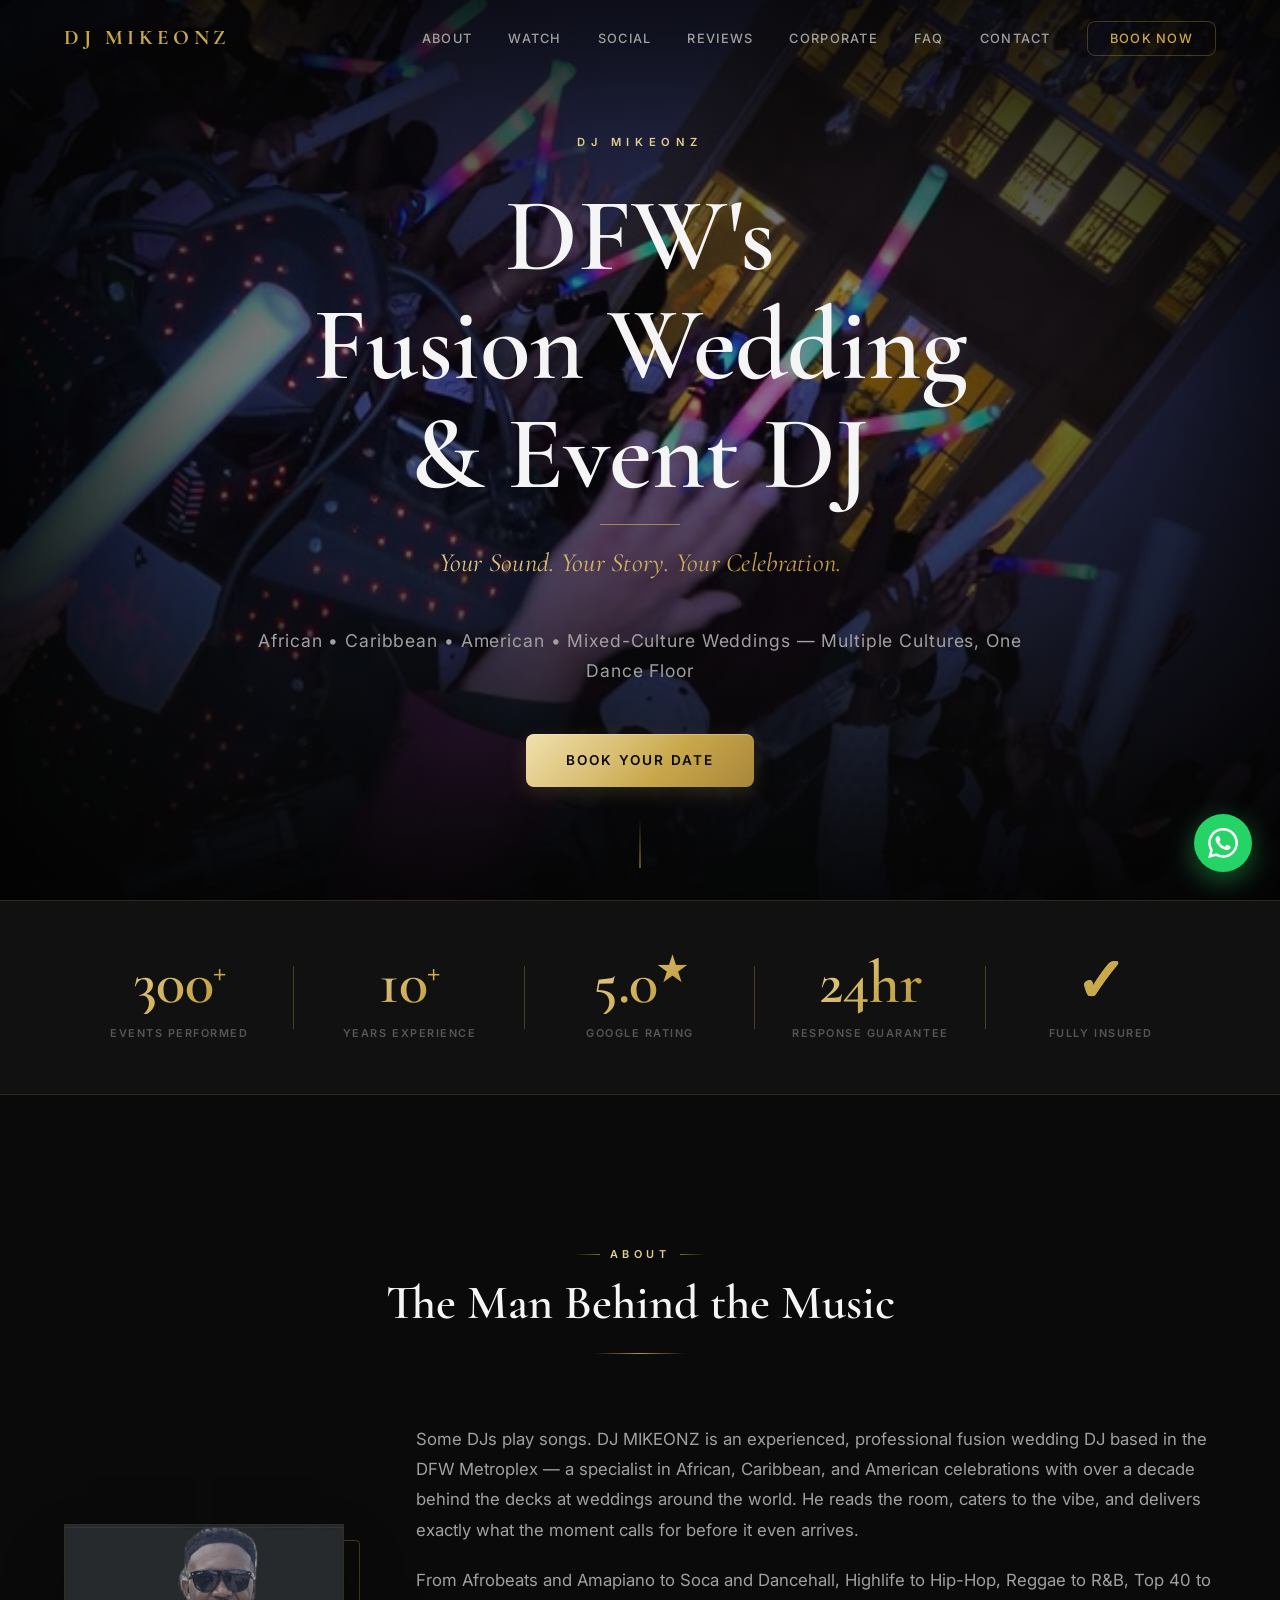
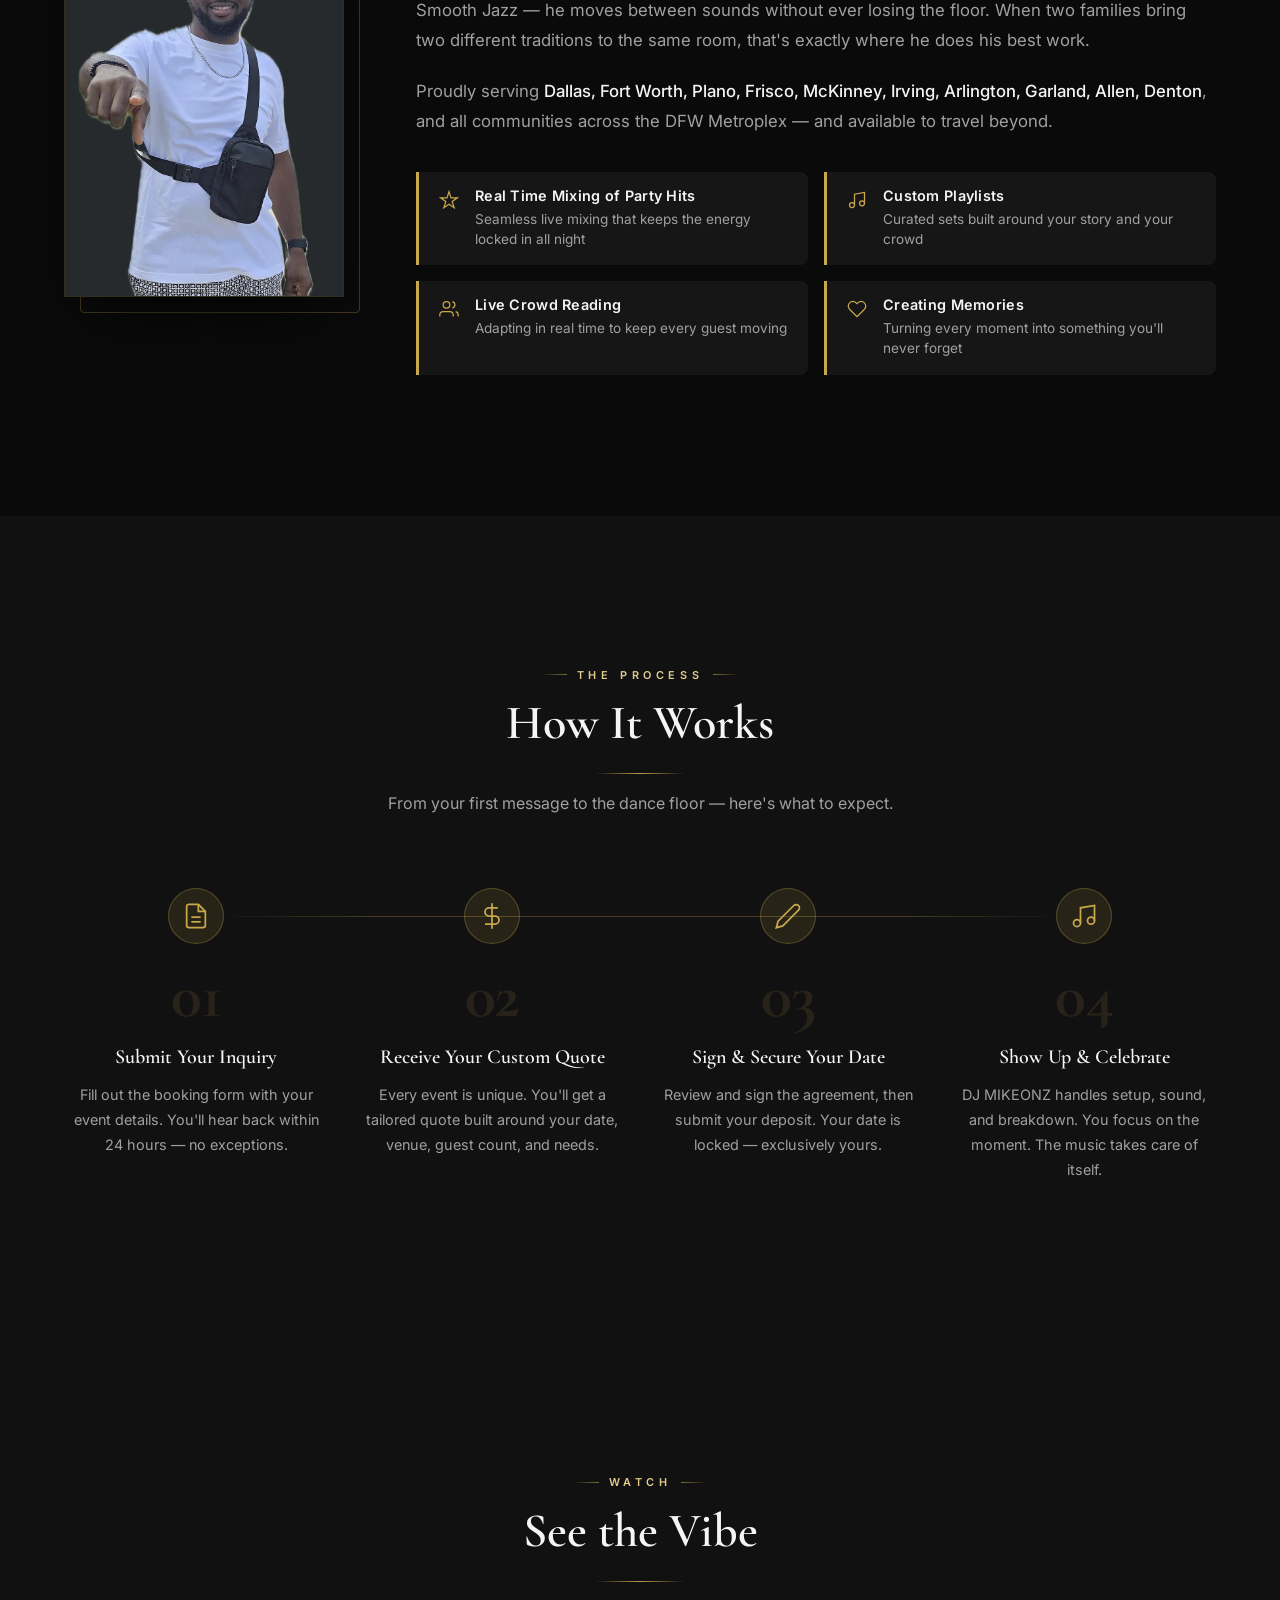
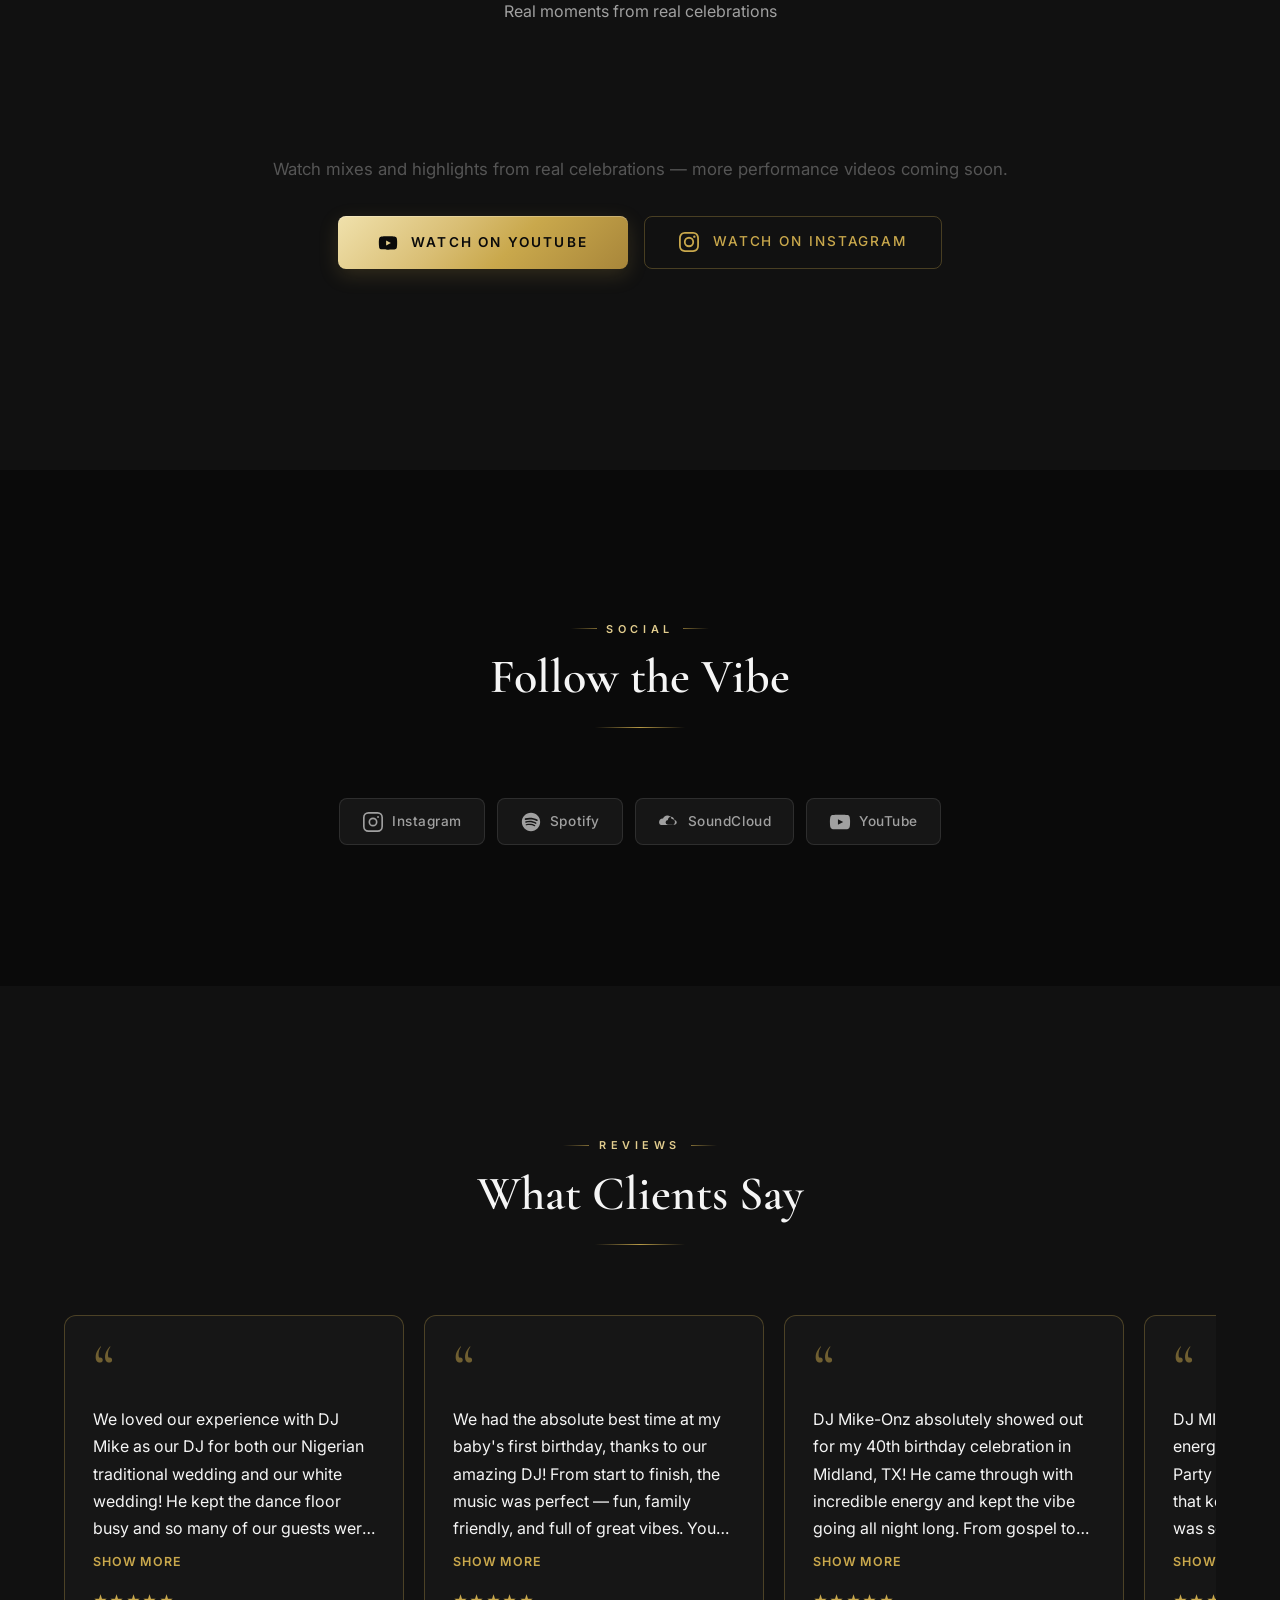
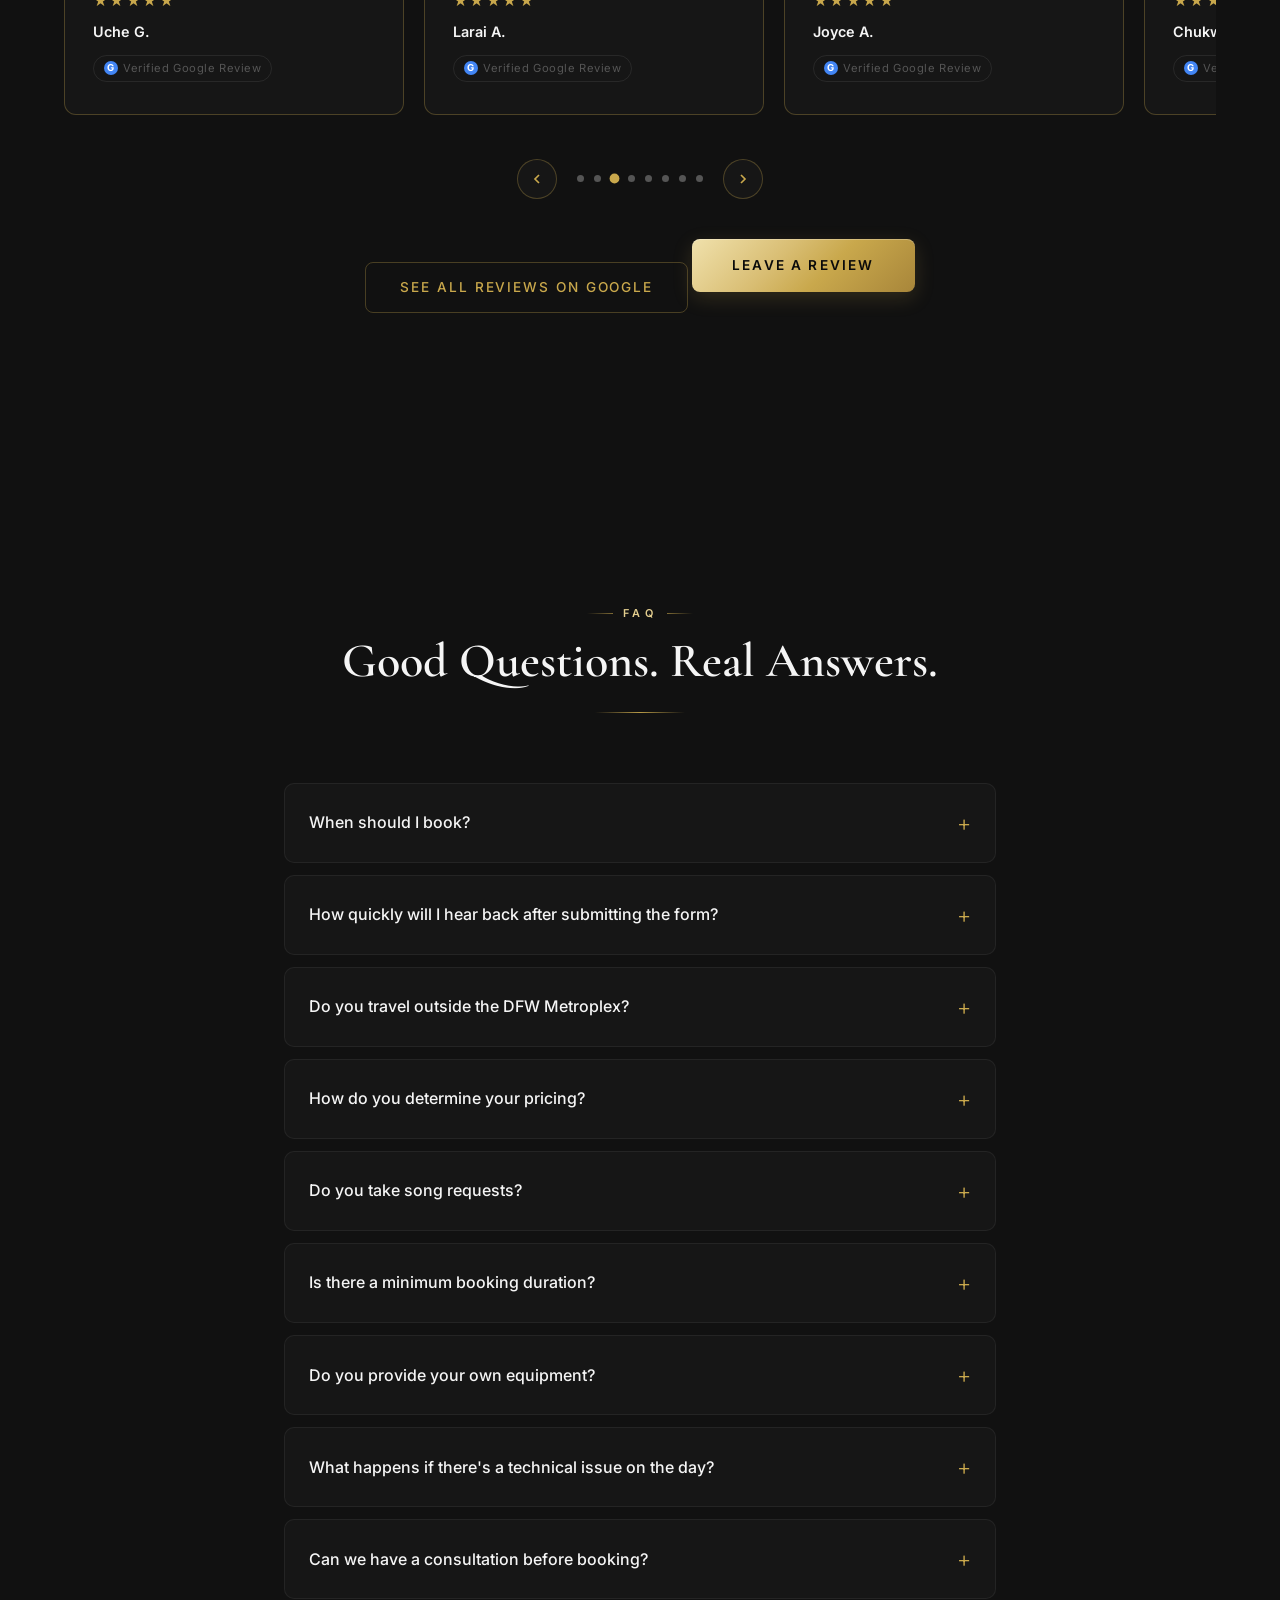
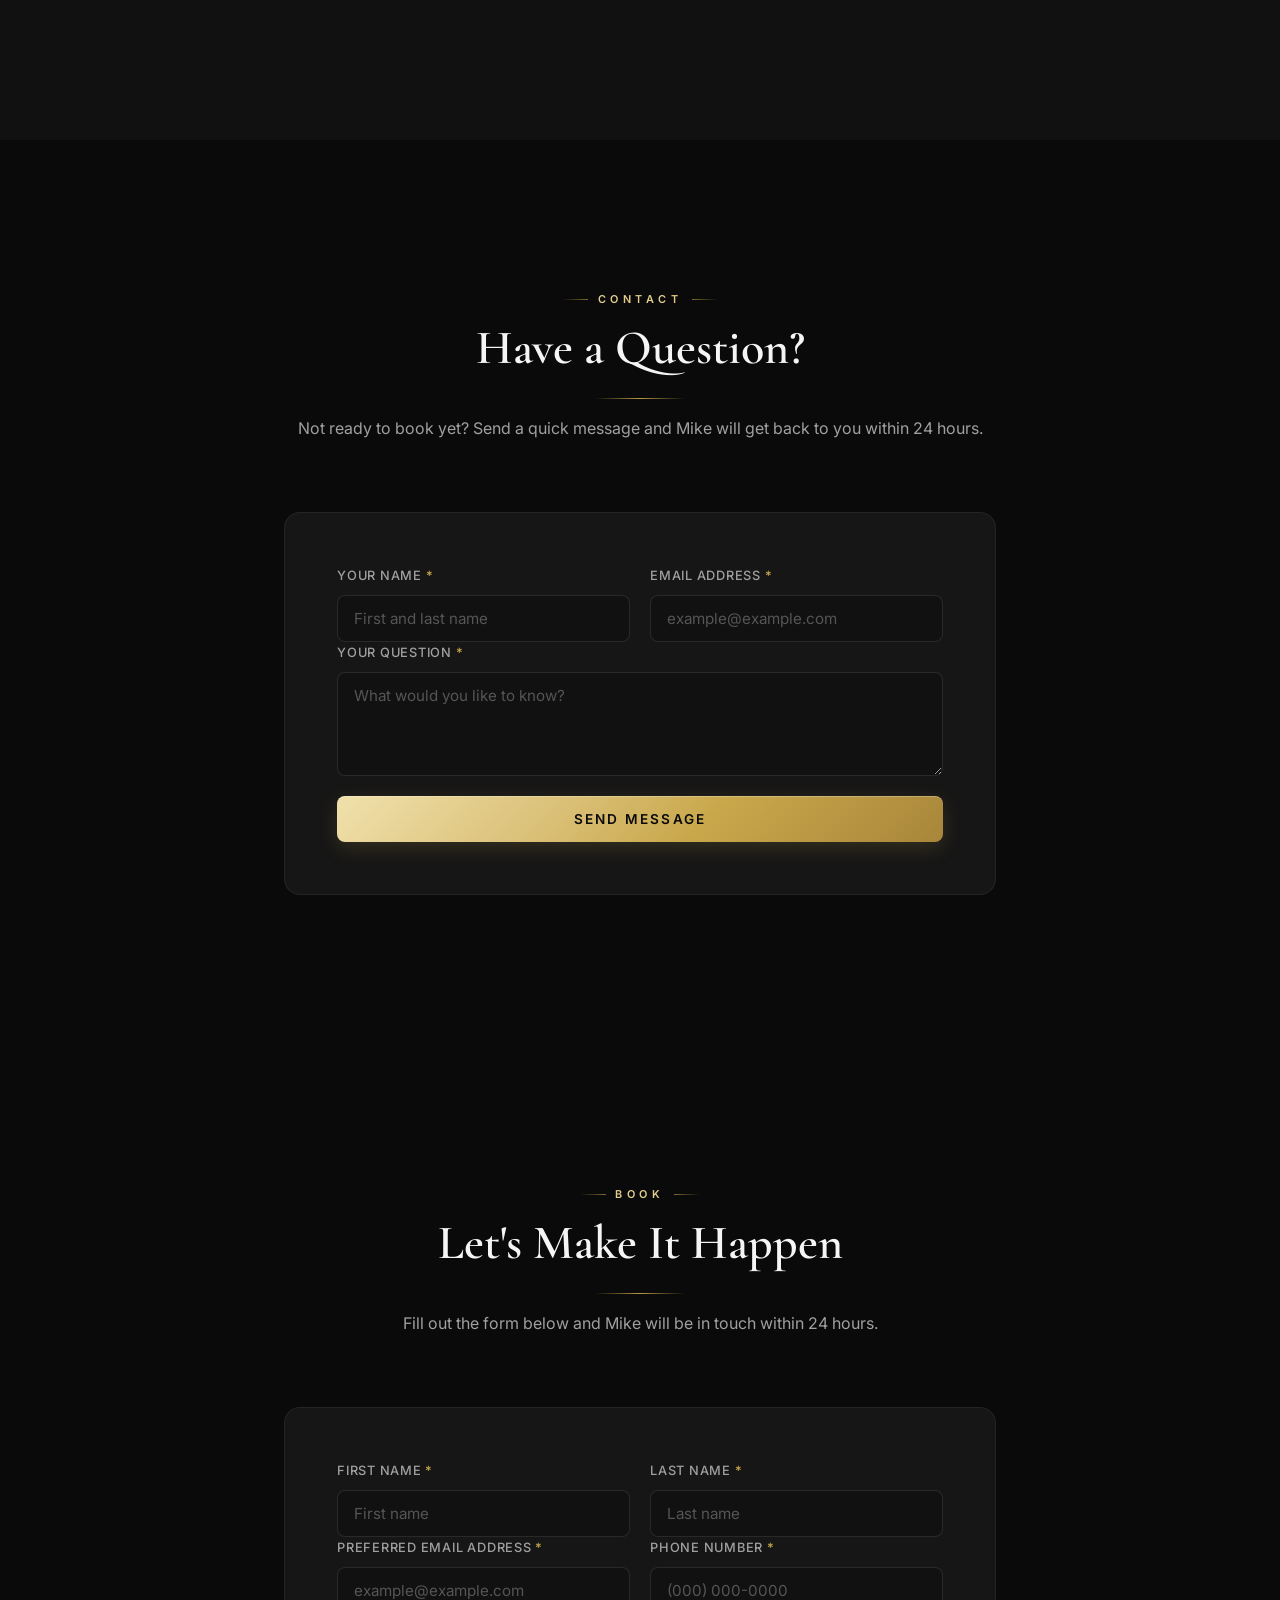
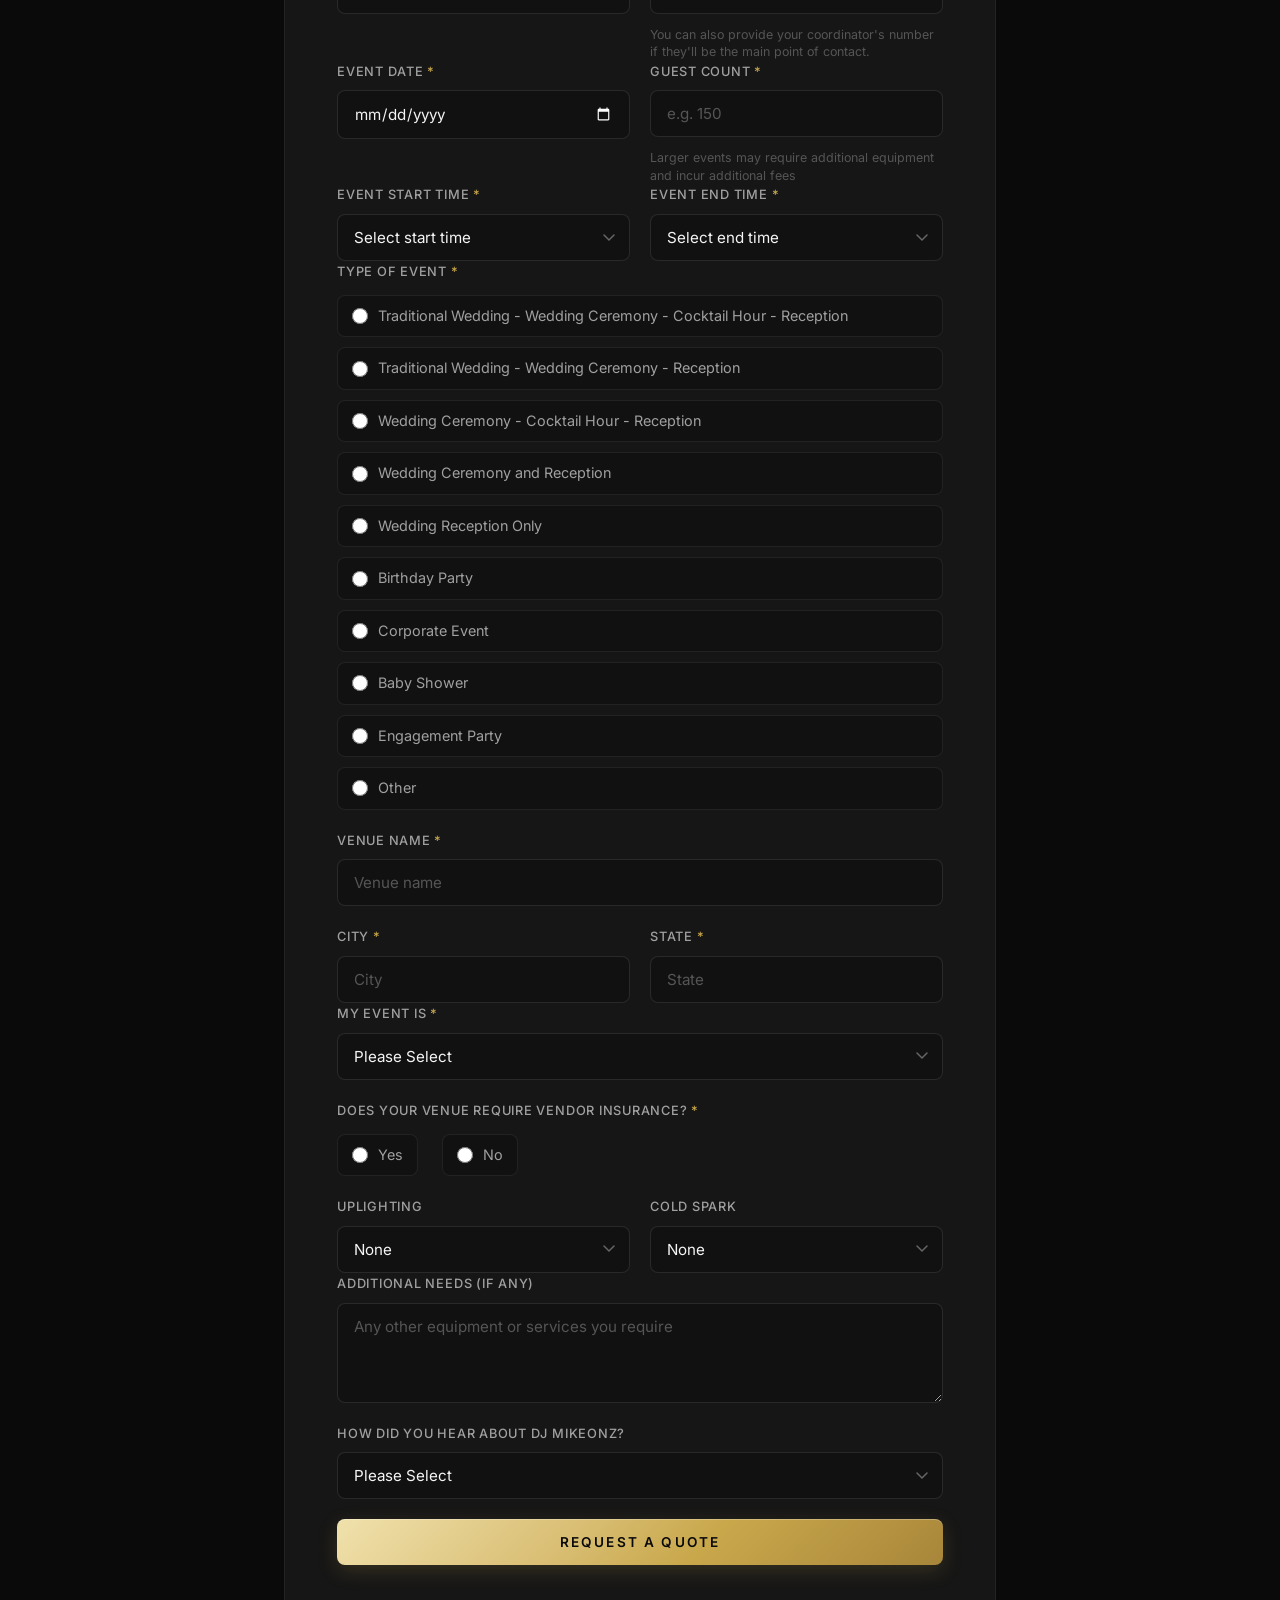
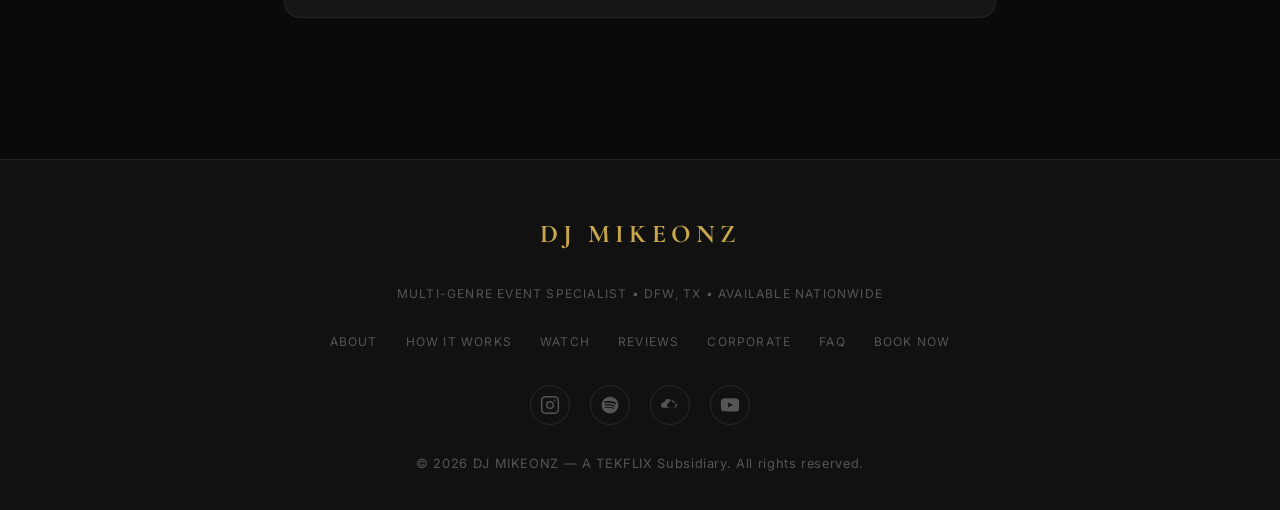
==== commit a31a50fb: "Add corporate events subpage with nav/footer links and sitemap entry New corporate.html reuses exist" ====
--- a/index.html
+++ b/index.html
@@ -219,6 +219,7 @@
         <li><a href="#videos">Watch</a></li>
         <li><a href="#social">Social</a></li>
         <li><a href="#reviews">Reviews</a></li>
+        <li><a href="corporate.html">Corporate</a></li>
         <li><a href="#faq">FAQ</a></li>
         <li><a href="#contact">Contact</a></li>
         <li><a href="#booking" class="nav-cta">Book Now</a></li>
@@ -239,7 +240,7 @@
       <p class="hero-label fade-in">DJ MIKEONZ</p>
       <h1 class="fade-in">DFW's<br>Fusion Wedding<br>&amp; Event DJ</h1>
       <p class="hero-tagline fade-in">Your Sound. Your Story. Your Celebration.</p>
-      <p class="hero-sub fade-in">African &bull; Caribbean &bull; American &bull; Mixed-Culture Weddings &mdash; Two Cultures, One Dance Floor</p>
+      <p class="hero-sub fade-in">African &bull; Caribbean &bull; American &bull; Mixed-Culture Weddings &mdash; Multiple Cultures, One Dance Floor</p>
       <div class="hero-cta-group fade-in">
         <a href="#booking" class="btn-primary">Book Your Date</a>
       </div>
@@ -949,6 +950,7 @@
         <a href="#process">How It Works</a>
         <a href="#videos">Watch</a>
         <a href="#reviews">Reviews</a>
+        <a href="corporate.html">Corporate</a>
         <a href="#faq">FAQ</a>
         <a href="#booking">Book Now</a>
       </nav>
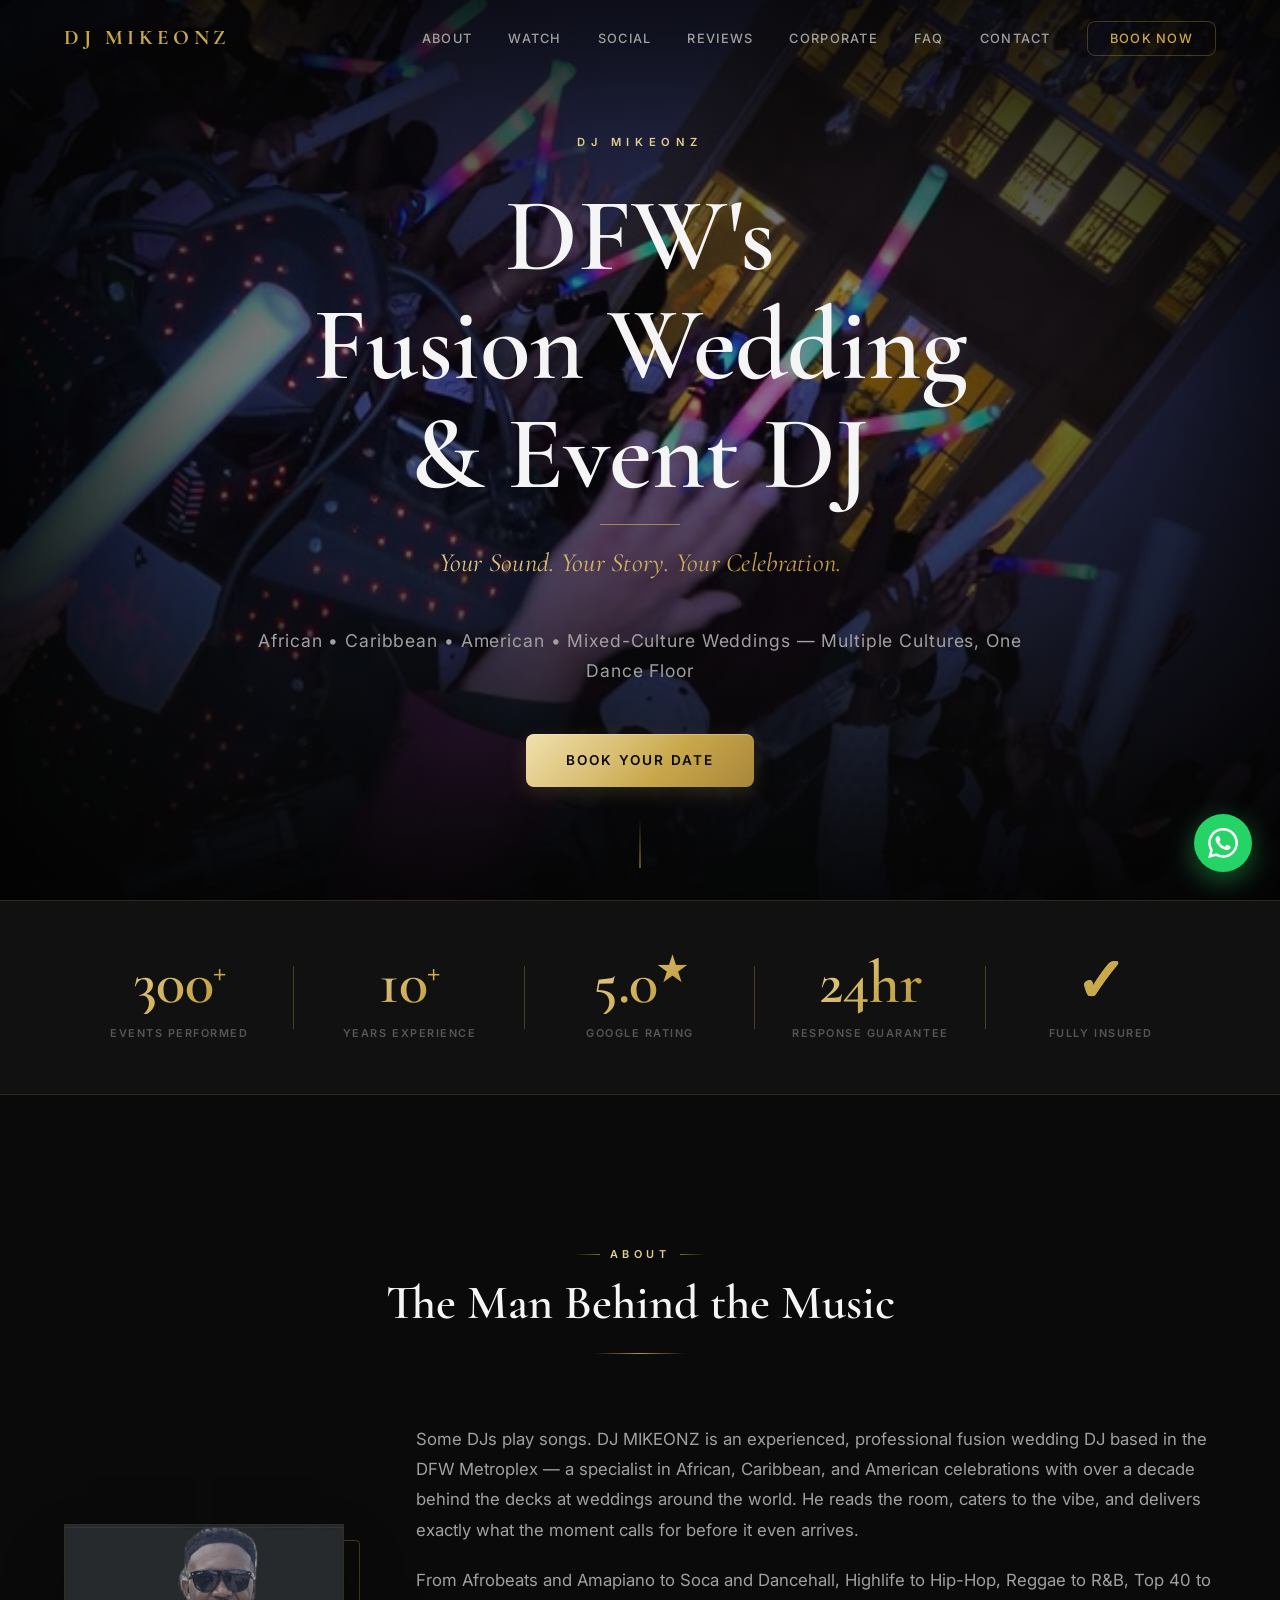
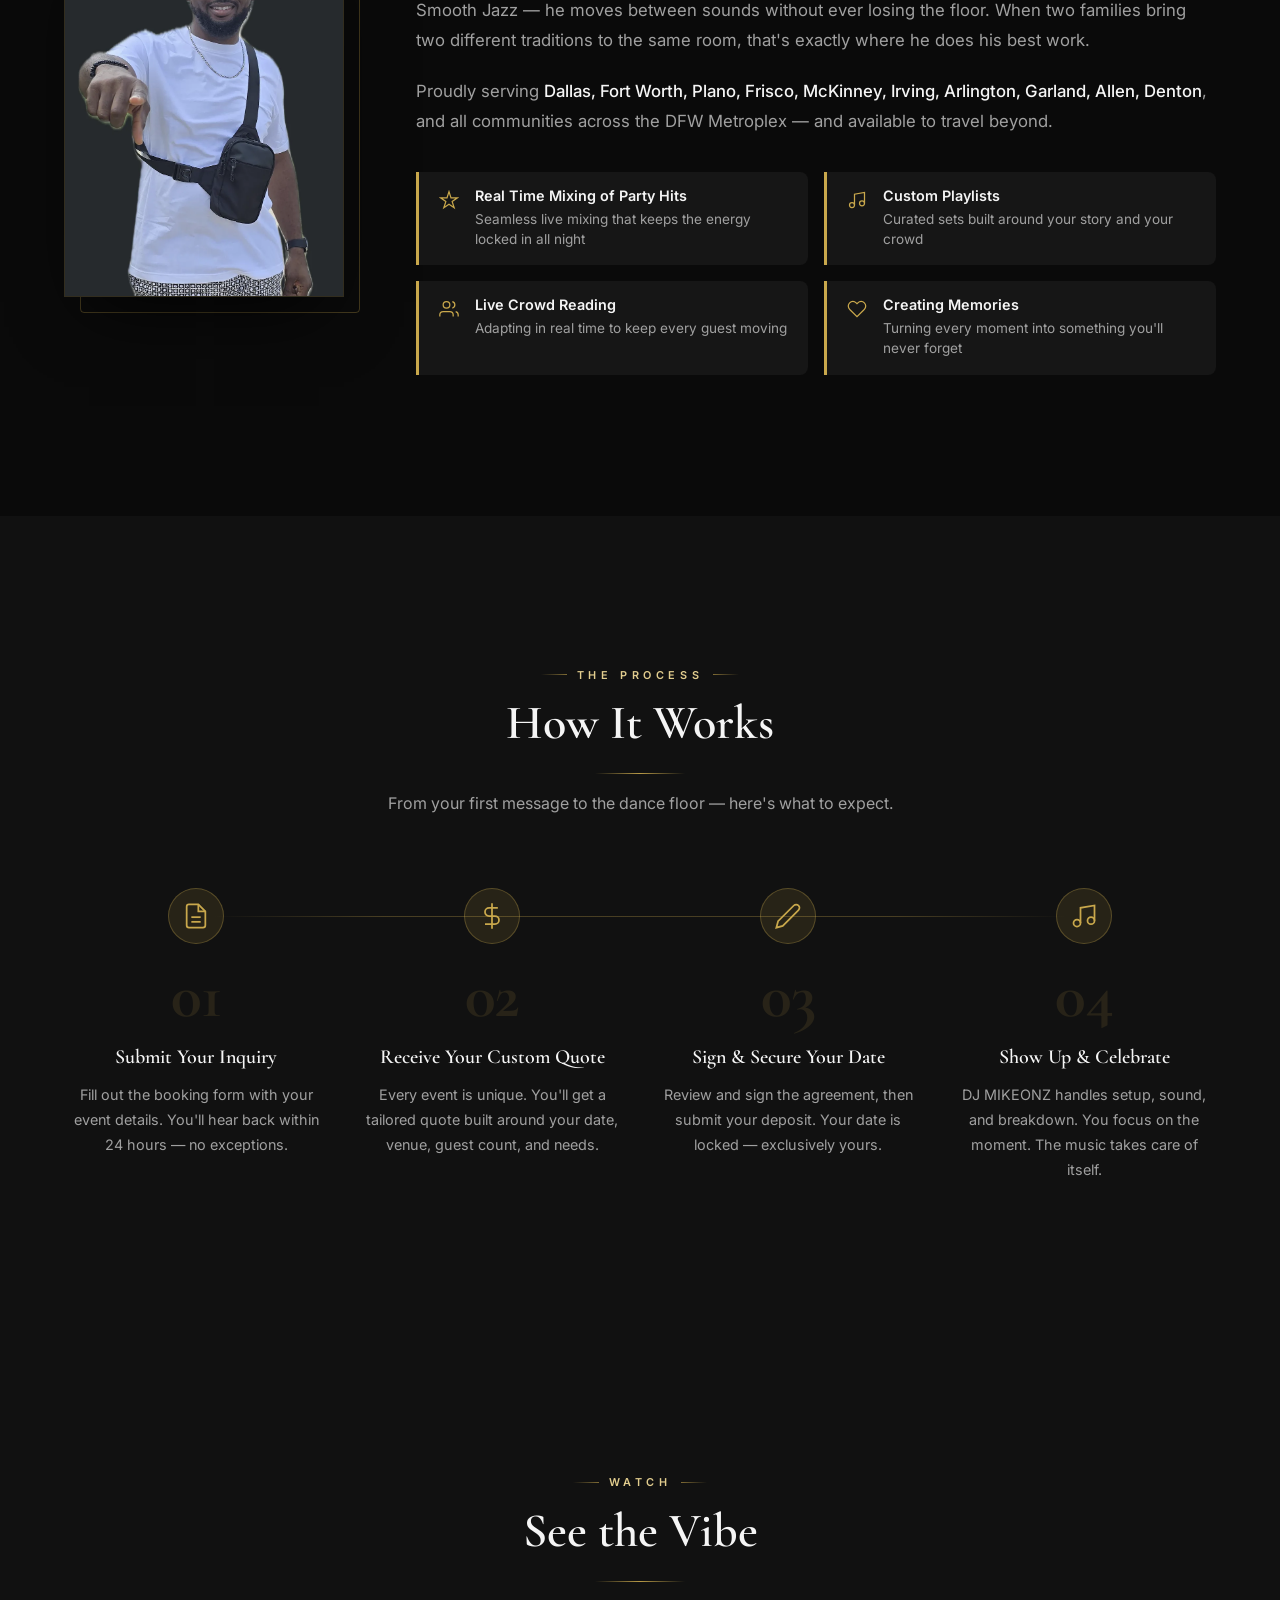
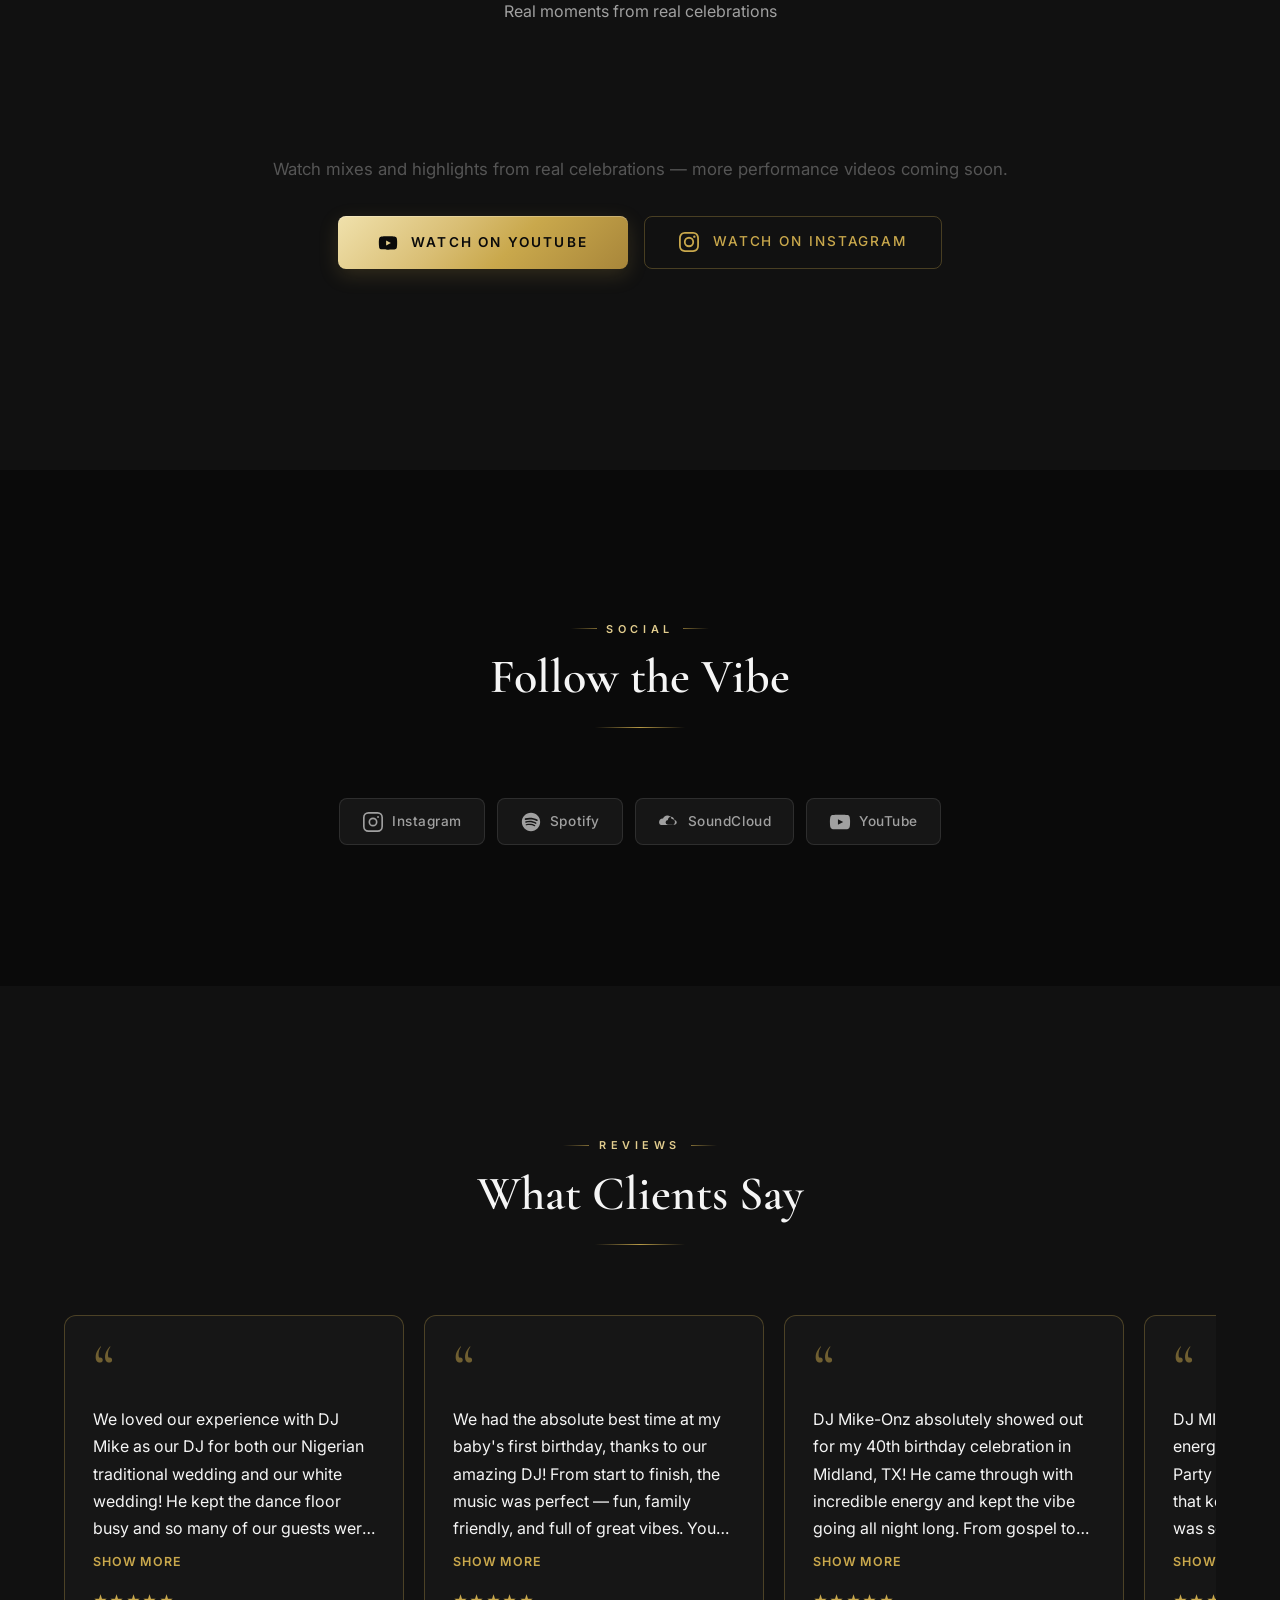
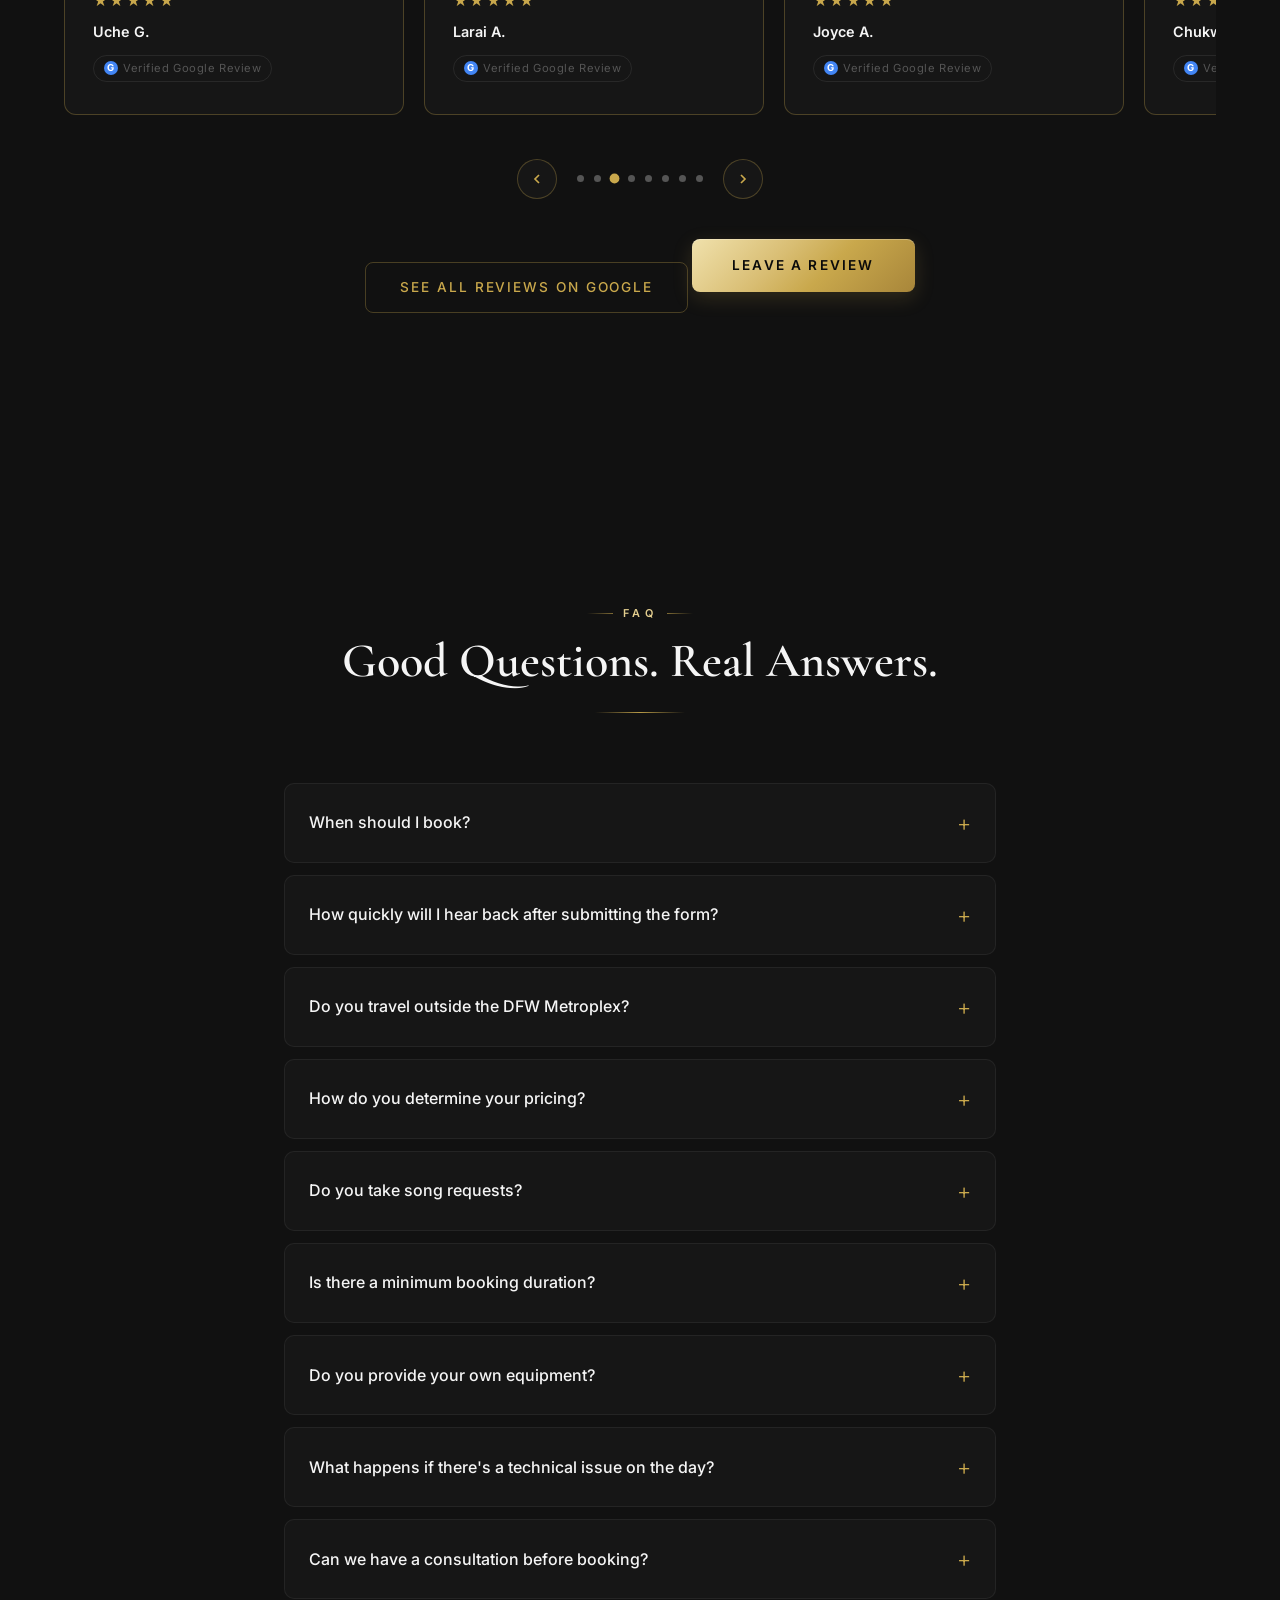
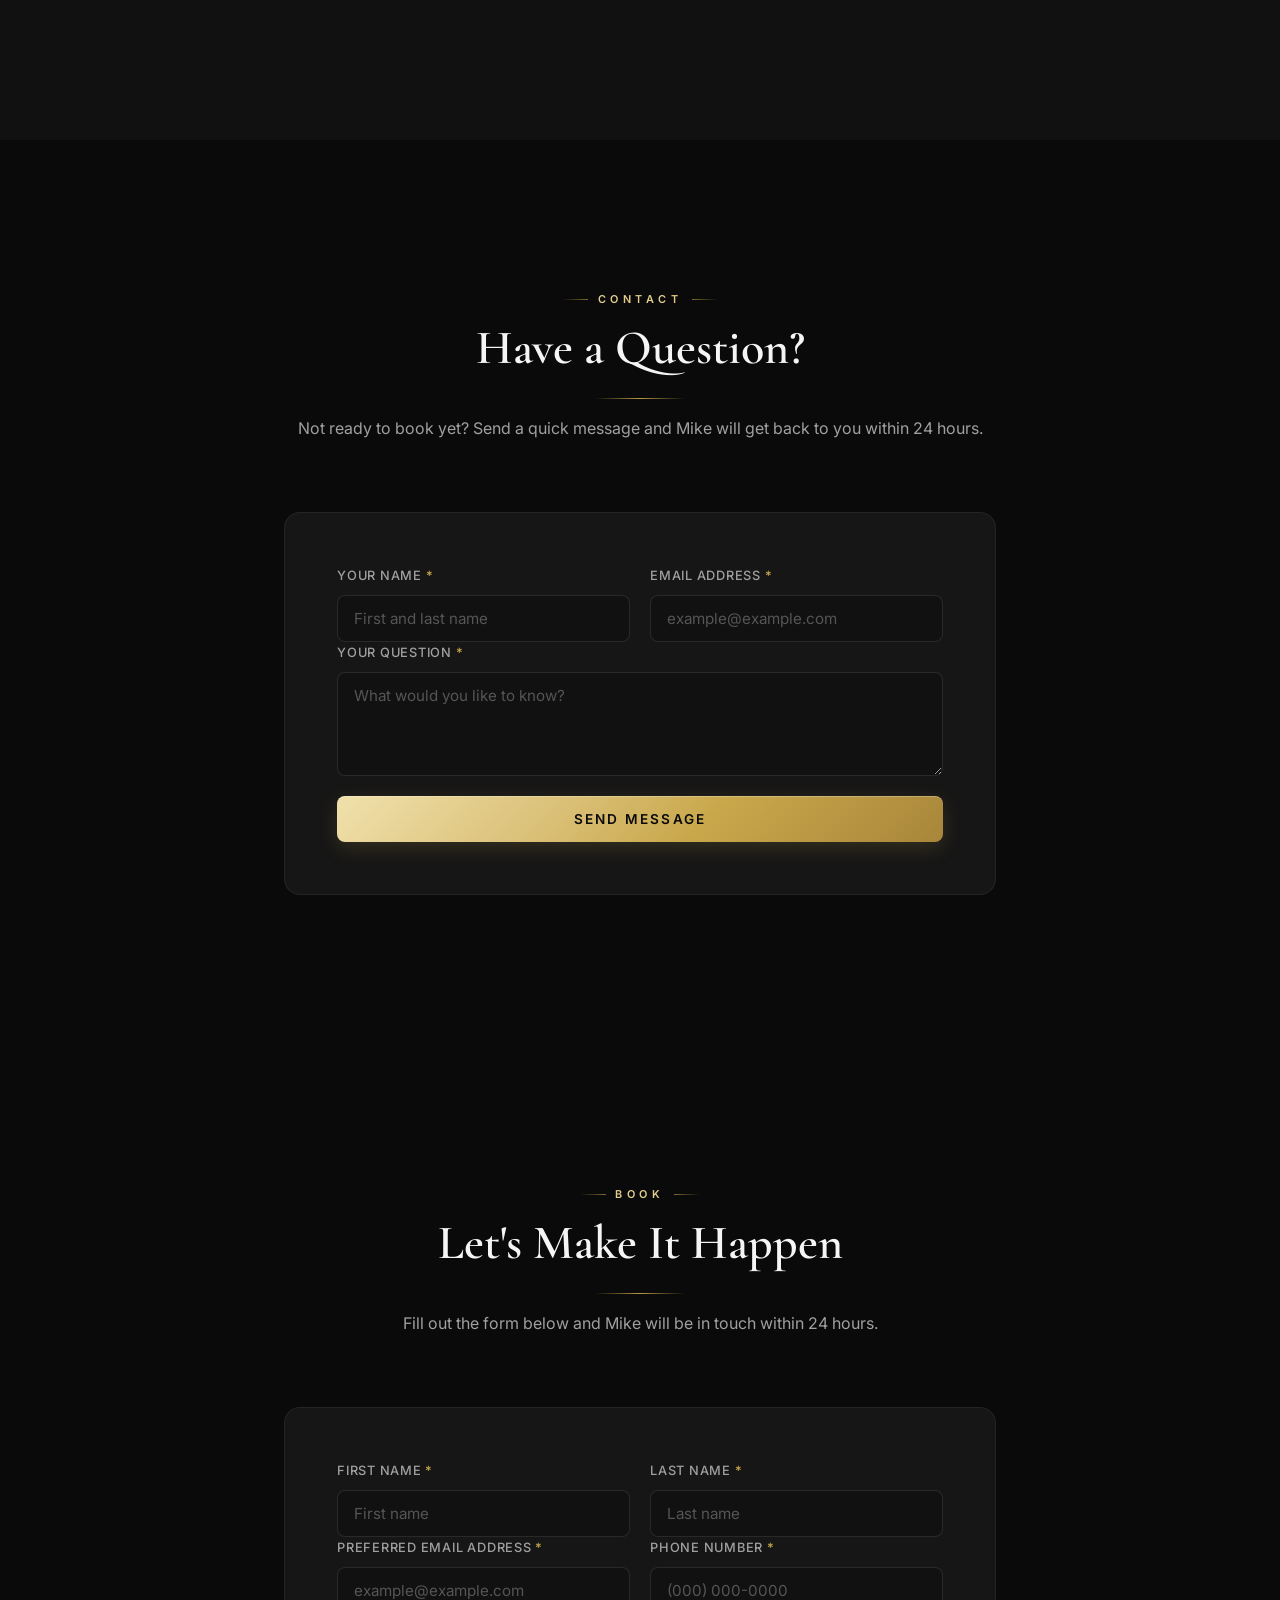
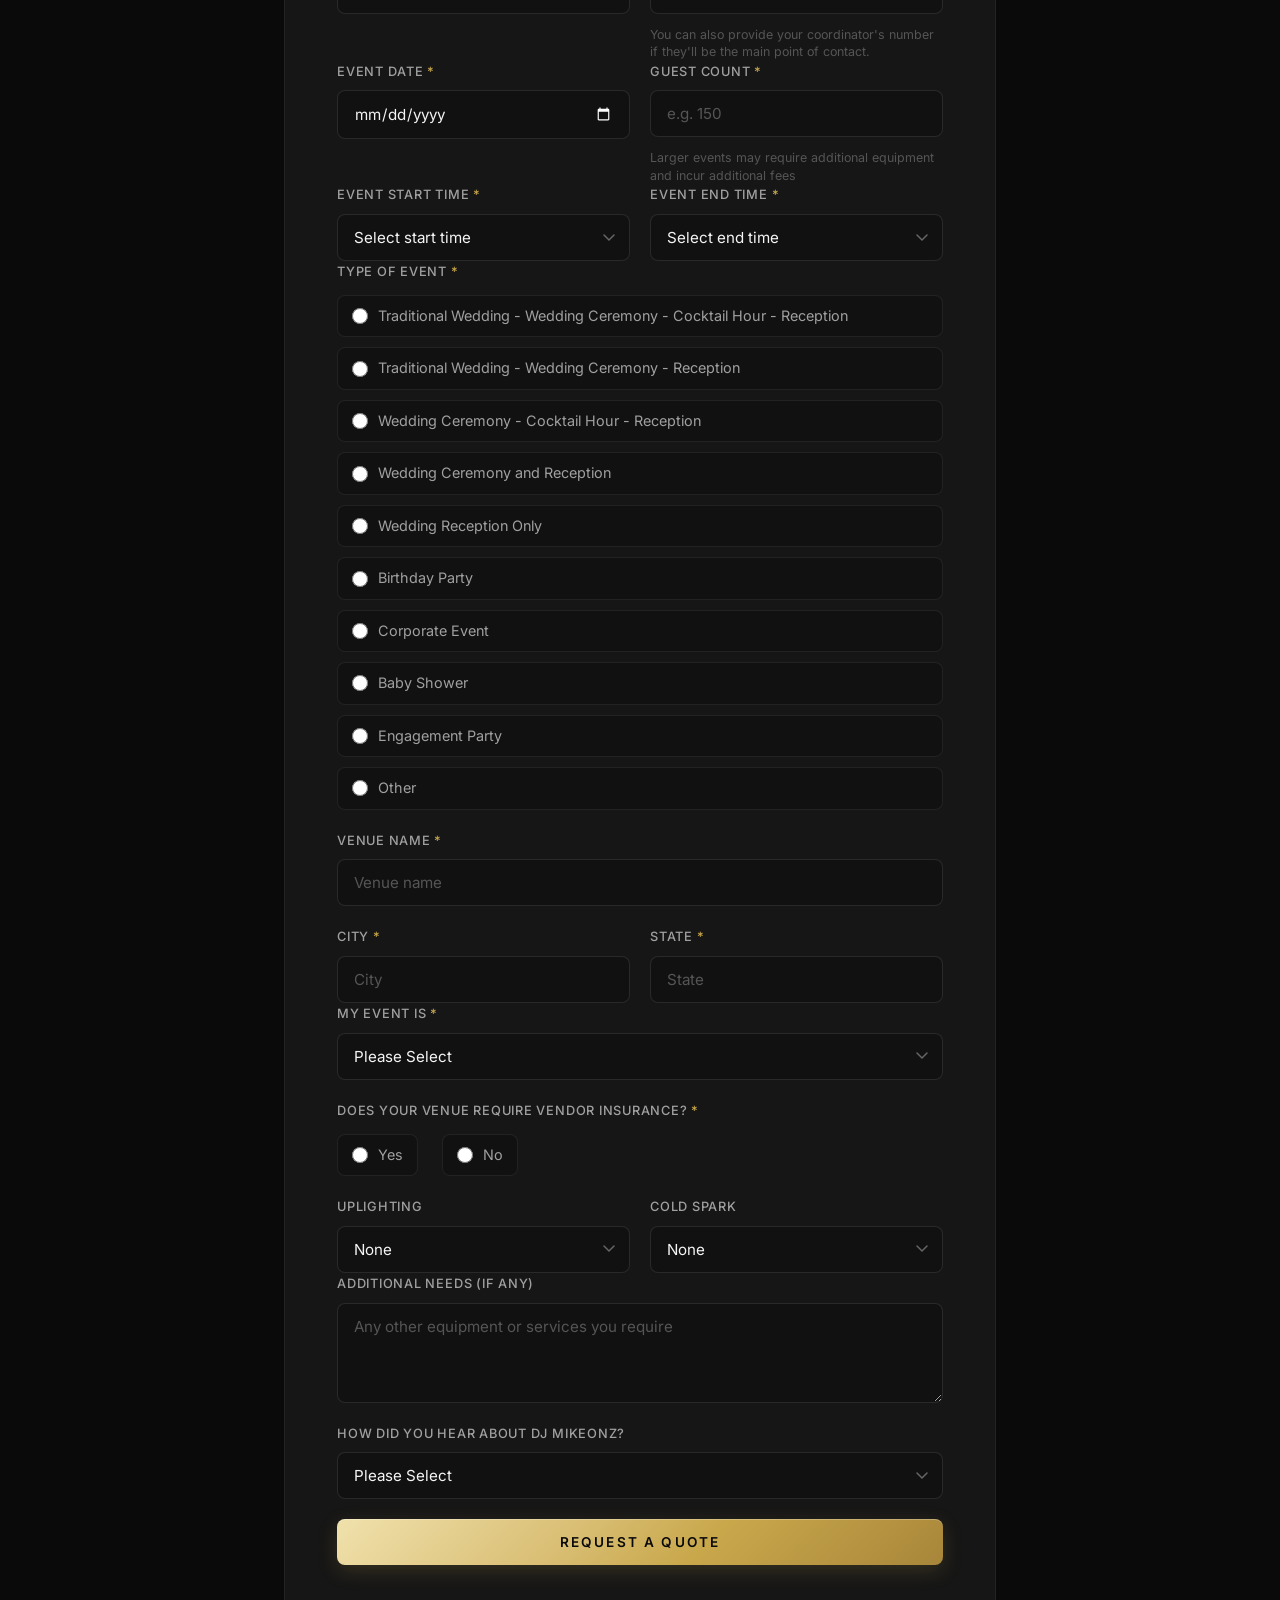
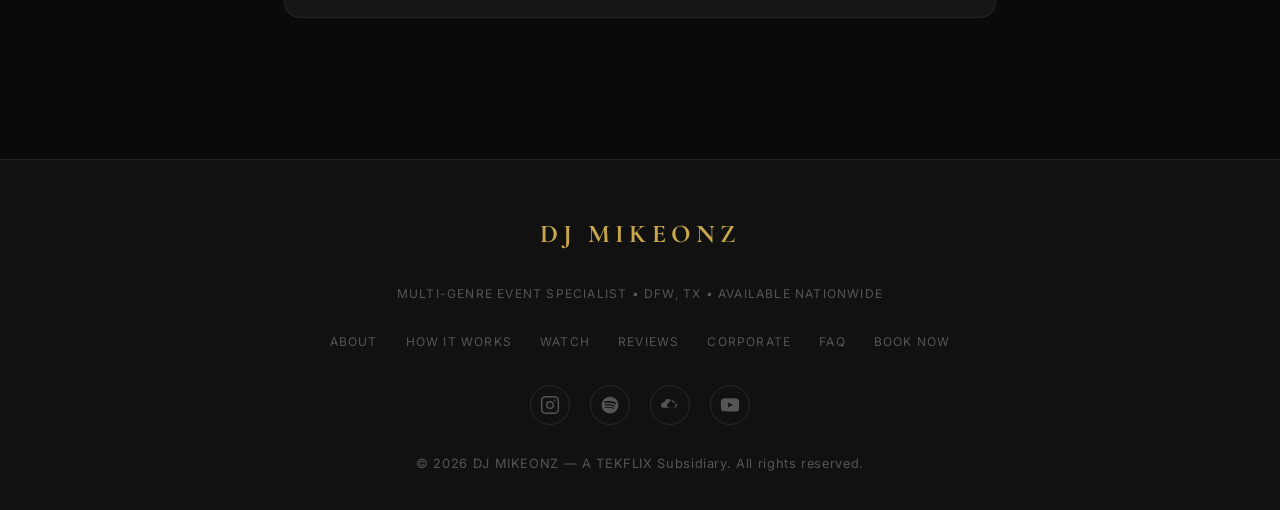
==== commit 736ac609: "SEO: add Review + FAQ structured data, fix schema bug, harden form JS Bugs fixed: - aggregateRating." ====
--- a/index.html
+++ b/index.html
@@ -7,6 +7,9 @@
   <meta name="description" content="DJ MIKEONZ is DFW's fusion wedding DJ — African, Caribbean, American &amp; mixed-culture celebrations. 10+ years experience &amp; 5-star reviews across Dallas-Fort Worth. Book your date.">
   <meta name="keywords" content="fusion wedding DJ Dallas, fusion wedding DJ DFW, African wedding DJ Dallas, Nigerian wedding DJ DFW, Afrobeats DJ Dallas, Amapiano DJ DFW, Caribbean wedding DJ Dallas, Soca DJ DFW, Dancehall DJ Dallas, Reggae DJ Dallas, Black wedding DJ Dallas, mixed culture wedding DJ DFW, blended wedding DJ Dallas, multicultural wedding DJ, DJ DFW, wedding DJ Dallas, wedding DJ Fort Worth, event DJ DFW, experienced DJ DFW, best DJ DFW, top DJ Dallas, multi-genre DJ Dallas, professional DJ Dallas, local DJ DFW, birthday party DJ DFW, corporate event DJ Dallas, DJ near me DFW">
   <link rel="canonical" href="https://djmikeonz.com/">
+  <meta name="robots" content="index, follow, max-image-preview:large, max-snippet:-1, max-video-preview:-1">
+  <meta name="author" content="DJ MIKEONZ">
+  <meta name="theme-color" content="#0a0a0a">
   <link rel="icon" href="/favicon.svg" type="image/svg+xml">
   <link rel="apple-touch-icon" href="/favicon.svg">
 
@@ -14,8 +17,11 @@
   <meta property="og:title" content="DJ MIKEONZ | Fusion Wedding DJ — African, Caribbean &amp; American | Dallas-Fort Worth, TX">
   <meta property="og:description" content="DFW's fusion wedding DJ — African, Caribbean, American &amp; mixed-culture celebrations. 10+ years experience, 5-star reviews. Book your date.">
   <meta property="og:type" content="website">
+  <meta property="og:site_name" content="DJ MIKEONZ">
+  <meta property="og:locale" content="en_US">
   <meta property="og:url" content="https://djmikeonz.com/">
   <meta property="og:image" content="https://djmikeonz.com/mike1.png">
+  <meta property="og:image:alt" content="DJ MIKEONZ — fusion wedding DJ in Dallas-Fort Worth, Texas">
 
   <!-- Twitter Card -->
   <meta name="twitter:card" content="summary_large_image">
@@ -74,8 +80,122 @@
           "ratingValue": "5.0",
           "reviewCount": "8",
           "bestRating": "5",
-          "worstRating": "5"
+          "worstRating": "1"
         },
+        "review": [
+          {
+            "@type": "Review",
+            "author": {
+              "@type": "Person",
+              "name": "Uche G."
+            },
+            "reviewRating": {
+              "@type": "Rating",
+              "ratingValue": "5",
+              "bestRating": "5",
+              "worstRating": "1"
+            },
+            "reviewBody": "We loved our experience with DJ Mike as our DJ for both our Nigerian traditional wedding and our white wedding! He kept the dance floor busy and so many of our guests were asking about him at the end of our events. He really made a lasting impression and was a great part of our wedding celebrations! DJ Mike was very nice, professional, and enjoyable to work with!"
+          },
+          {
+            "@type": "Review",
+            "author": {
+              "@type": "Person",
+              "name": "Larai A."
+            },
+            "reviewRating": {
+              "@type": "Rating",
+              "ratingValue": "5",
+              "bestRating": "5",
+              "worstRating": "1"
+            },
+            "reviewBody": "We had the absolute best time at my baby's first birthday, thanks to our amazing DJ! From start to finish, the music was perfect — fun, family friendly, and full of great vibes. You kept the energy up, the kids dancing, and the adults smiling the whole time. Thank you for bringing such a beautiful, joyful atmosphere to our special day. You truly made it unforgettable! Highly recommend you to anyone looking to make their event extra special!"
+          },
+          {
+            "@type": "Review",
+            "author": {
+              "@type": "Person",
+              "name": "Joyce A."
+            },
+            "reviewRating": {
+              "@type": "Rating",
+              "ratingValue": "5",
+              "bestRating": "5",
+              "worstRating": "1"
+            },
+            "reviewBody": "DJ Mike-Onz absolutely showed out for my 40th birthday celebration in Midland, TX! He came through with incredible energy and kept the vibe going all night long. From gospel to rap, Afrobeats, reggae, and smooth grown R&B — he had something for everyone and kept the dance floor packed. His transitions were flawless, his timing was perfect, and he really knew how to read the crowd. DJ Mike-Onz didn't just play music — he created an experience. The night felt electric and more special than we could have ever asked for. If you're looking for a DJ who brings professionalism, passion, and serious party vibes, DJ Mike-Onz is the one. Highly recommend! 🔥🎶💯"
+          },
+          {
+            "@type": "Review",
+            "author": {
+              "@type": "Person",
+              "name": "Chukwuka J."
+            },
+            "reviewRating": {
+              "@type": "Rating",
+              "ratingValue": "5",
+              "bestRating": "5",
+              "worstRating": "1"
+            },
+            "reviewBody": "DJ MIKEONZ brought the vibrant energy at our Synergy Hangout Boat Party 2024. It was back to back beats that kept everyone dancing. Music was so good that people didn't want to leave after the boat party. I recommend DJ MIKEONZ for your events."
+          },
+          {
+            "@type": "Review",
+            "author": {
+              "@type": "Person",
+              "name": "Olamide O."
+            },
+            "reviewRating": {
+              "@type": "Rating",
+              "ratingValue": "5",
+              "bestRating": "5",
+              "worstRating": "1"
+            },
+            "reviewBody": "DJ Mike was very communicative and he asked the right questions about song selections so our party could flow seamlessly. Thanks for playing amazing music that got everyone dancing. He helped to capture wonderful memories for our special day."
+          },
+          {
+            "@type": "Review",
+            "author": {
+              "@type": "Person",
+              "name": "Koko & Inyene"
+            },
+            "reviewRating": {
+              "@type": "Rating",
+              "ratingValue": "5",
+              "bestRating": "5",
+              "worstRating": "1"
+            },
+            "reviewBody": "When the time came to choose a DJ for our summer wedding, it was simply a matter of DJ Mike's availability. I have known of DJ Mike's services for over a decade but never worked with him personally. Suffice to say that after all logistics were handled, DJ Mike thoroughly engaged our guests with a beautiful and dynamic display of tunes. He maintained professionalism and great communication during the planning and throughout the event and he was such a pleasure to work with. My husband also had a performance/rendition during the wedding and DJ Mike easily incorporated that as well. He understood our song selections, the transitions and the energy in the room. DJ Mike is very versatile in his craft. Each song built onto the next one, the dance floor was hype, plus our guests could not stop raving about the amazing time that they had at our wedding! DJ Mike left a lasting impression on us and our guests, and we will definitely love to work with him again in the future. We highly recommend DJ Mike for your DJ Services. Thank you DJ MikeOnz!!!"
+          },
+          {
+            "@type": "Review",
+            "author": {
+              "@type": "Person",
+              "name": "Ada O."
+            },
+            "reviewRating": {
+              "@type": "Rating",
+              "ratingValue": "5",
+              "bestRating": "5",
+              "worstRating": "1"
+            },
+            "reviewBody": "DJ MikeOnz was amazing at my event! This is the second party I used him, and he went above and beyond. He arrived early and was extremely professional. He was able to read the room and adapt to the crowd and pick the perfect music, as well as incorporate the songs I requested. When I became flustered trying to make decisions on how to proceed, he was able to gently make suggestions and was completely spot on! I will continue to use him for all my future events."
+          },
+          {
+            "@type": "Review",
+            "author": {
+              "@type": "Person",
+              "name": "R. Ola"
+            },
+            "reviewRating": {
+              "@type": "Rating",
+              "ratingValue": "5",
+              "bestRating": "5",
+              "worstRating": "1"
+            },
+            "reviewBody": "Hands down, the BEST event DJ on the market. DJ Mike literally made my wedding the best party of the year. He was extremely flexible and accommodating with our requests, changes on the fly, and keeping the crowds engaged for 2 days. I appreciate that he took responsibility for making sure all our needs were met and all our questions were answered. Pricing and quality of service can't be compared. The vibes were immaculate and I know that if you're to book with him, he'll blow your expectations out the water… with ease."
+          }
+        ],
         "hasOfferCatalog": {
           "@type": "OfferCatalog",
           "name": "DJ Services",
@@ -175,6 +295,14 @@
       },
       {
         "@type": "Question",
+        "name": "Is there a minimum booking duration for DJ MIKEONZ?",
+        "acceptedAnswer": {
+          "@type": "Answer",
+          "text": "No minimum — whether it's a short set or an all-night affair, DJ MIKEONZ will show up and deliver regardless of the duration."
+        }
+      },
+      {
+        "@type": "Question",
         "name": "Does DJ MIKEONZ provide his own sound equipment?",
         "acceptedAnswer": {
           "@type": "Answer",
@@ -309,7 +437,7 @@
                 <svg width="20" height="20" viewBox="0 0 24 24" fill="none" stroke="currentColor" stroke-width="1.5"><path d="M12 2l2.4 7.4H22l-6.2 4.5 2.4 7.4L12 17l-6.2 4.3 2.4-7.4L2 9.4h7.6z"/></svg>
               </span>
               <div>
-                <h4>Real Time Mixing of Party Hits</h4>
+                <h3>Real Time Mixing of Party Hits</h3>
                 <p>Seamless live mixing that keeps the energy locked in all night</p>
               </div>
             </div>
@@ -318,7 +446,7 @@
                 <svg width="20" height="20" viewBox="0 0 24 24" fill="none" stroke="currentColor" stroke-width="1.5"><path d="M9 18V5l12-2v13"/><circle cx="6" cy="18" r="3"/><circle cx="18" cy="16" r="3"/></svg>
               </span>
               <div>
-                <h4>Custom Playlists</h4>
+                <h3>Custom Playlists</h3>
                 <p>Curated sets built around your story and your crowd</p>
               </div>
             </div>
@@ -327,7 +455,7 @@
                 <svg width="20" height="20" viewBox="0 0 24 24" fill="none" stroke="currentColor" stroke-width="1.5"><path d="M17 21v-2a4 4 0 0 0-4-4H5a4 4 0 0 0-4 4v2"/><circle cx="9" cy="7" r="4"/><path d="M23 21v-2a4 4 0 0 0-3-3.87M16 3.13a4 4 0 0 1 0 7.75"/></svg>
               </span>
               <div>
-                <h4>Live Crowd Reading</h4>
+                <h3>Live Crowd Reading</h3>
                 <p>Adapting in real time to keep every guest moving</p>
               </div>
             </div>
@@ -336,7 +464,7 @@
                 <svg width="20" height="20" viewBox="0 0 24 24" fill="none" stroke="currentColor" stroke-width="1.5"><path d="M20.84 4.61a5.5 5.5 0 0 0-7.78 0L12 5.67l-1.06-1.06a5.5 5.5 0 0 0-7.78 7.78l1.06 1.06L12 21.23l7.78-7.78 1.06-1.06a5.5 5.5 0 0 0 0-7.78z"/></svg>
               </span>
               <div>
-                <h4>Creating Memories</h4>
+                <h3>Creating Memories</h3>
                 <p>Turning every moment into something you'll never forget</p>
               </div>
             </div>
--- a/style.css
+++ b/style.css
@@ -535,6 +535,7 @@
   margin-top: 2px;
 }
 
+.specialty-card h3,
 .specialty-card h4 {
   font-family: var(--font-body);
   font-size: 0.9rem;
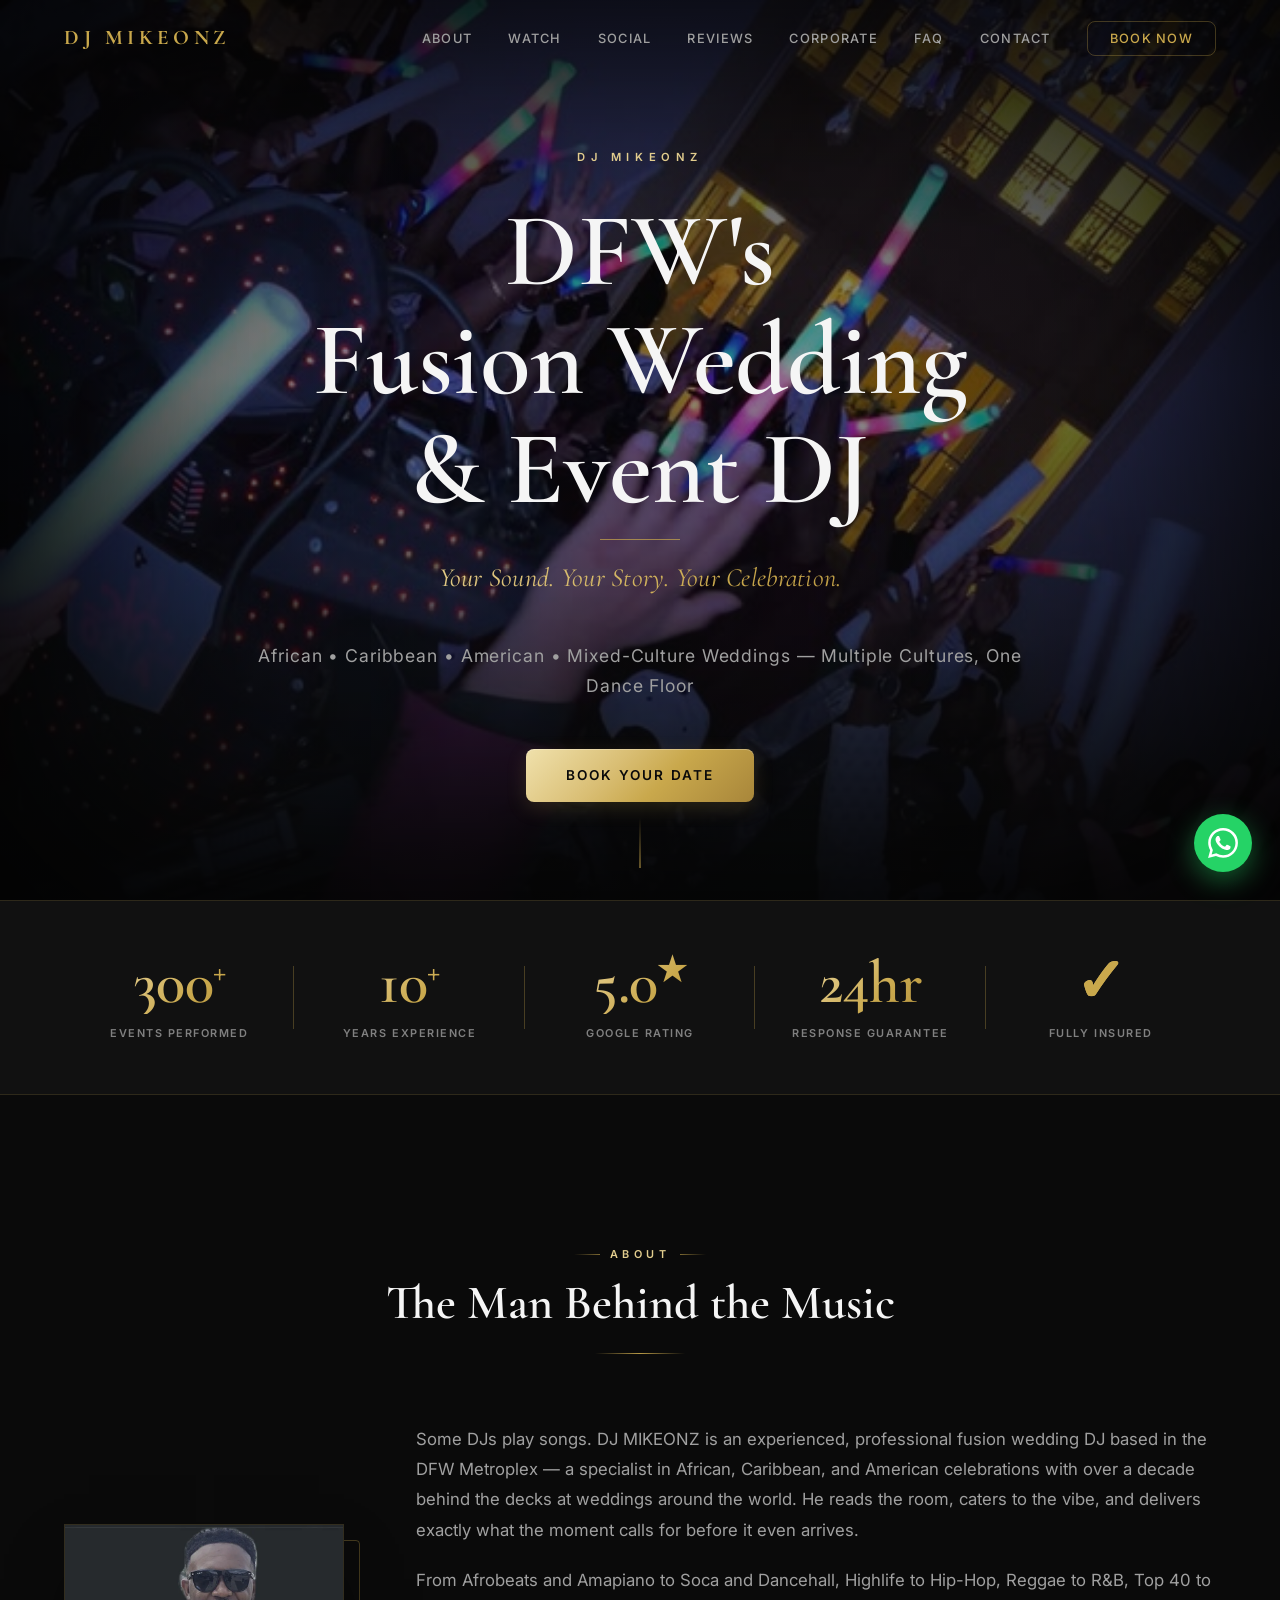
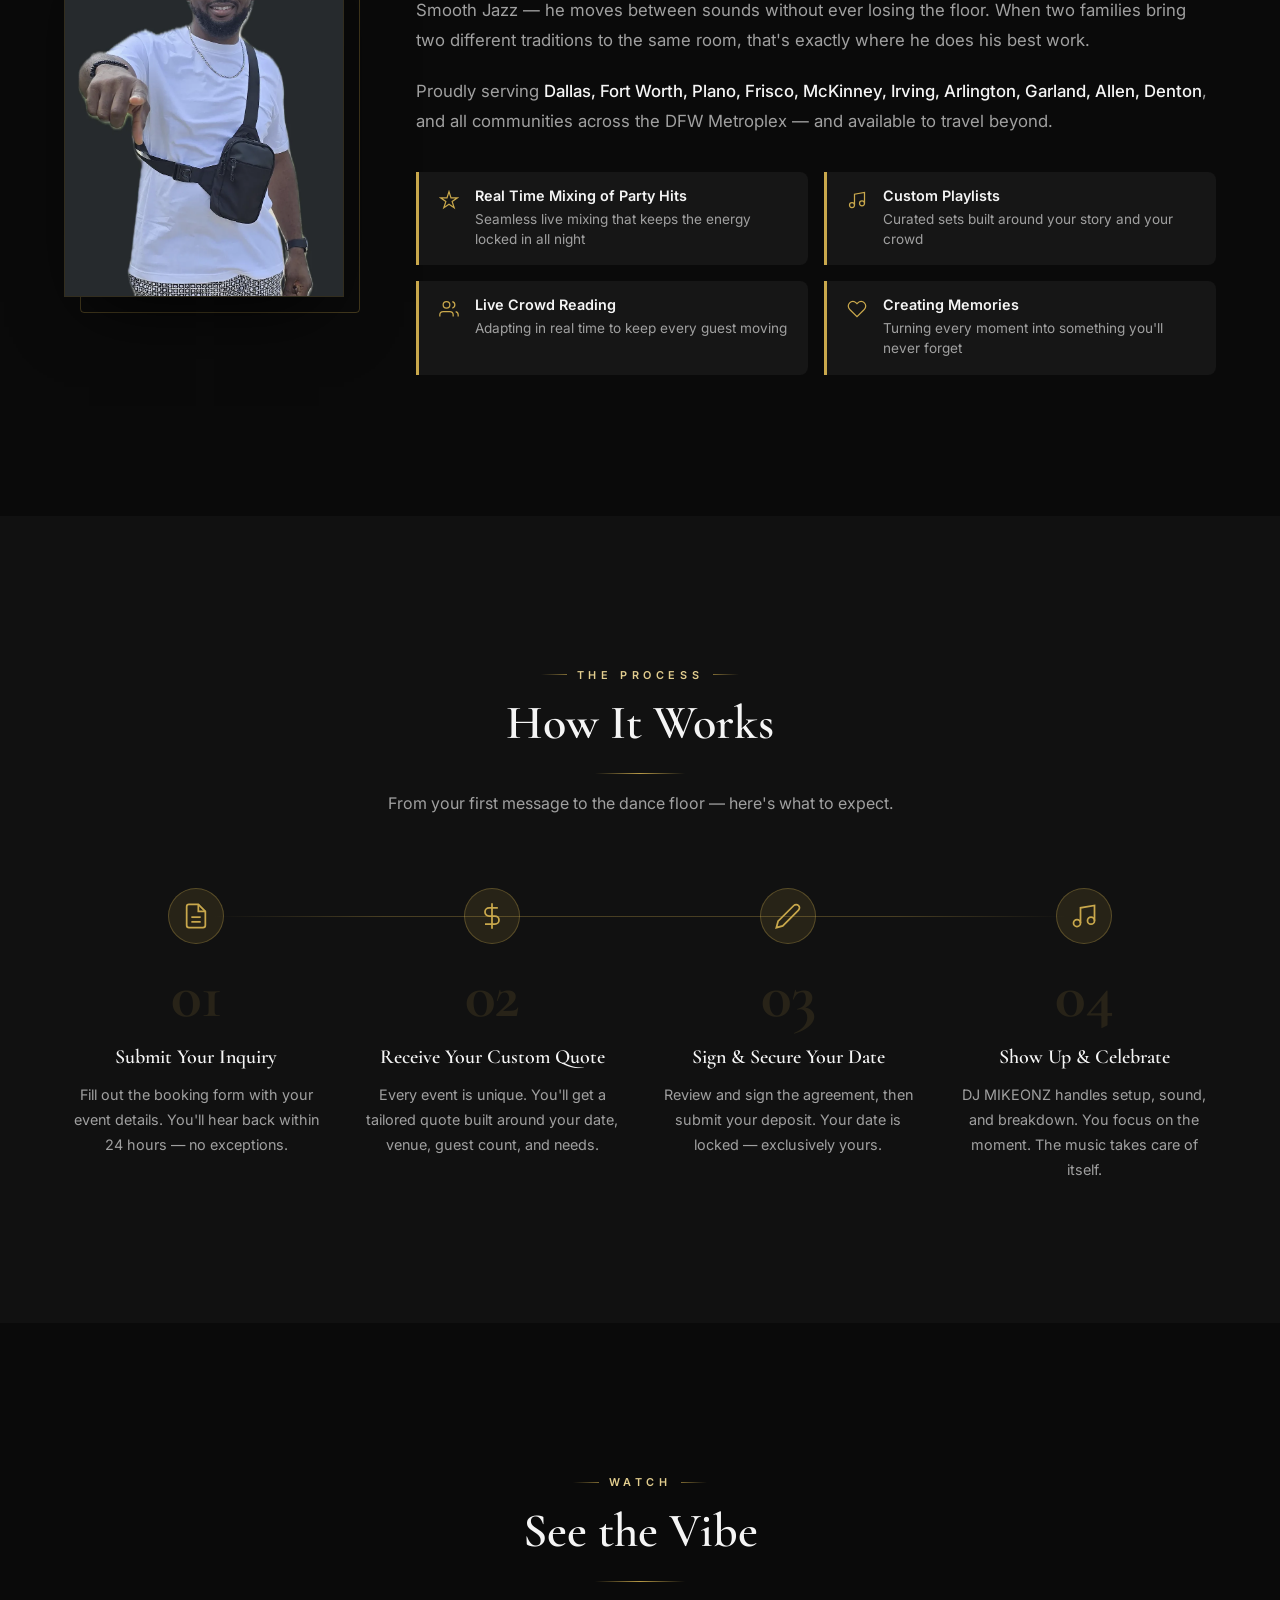
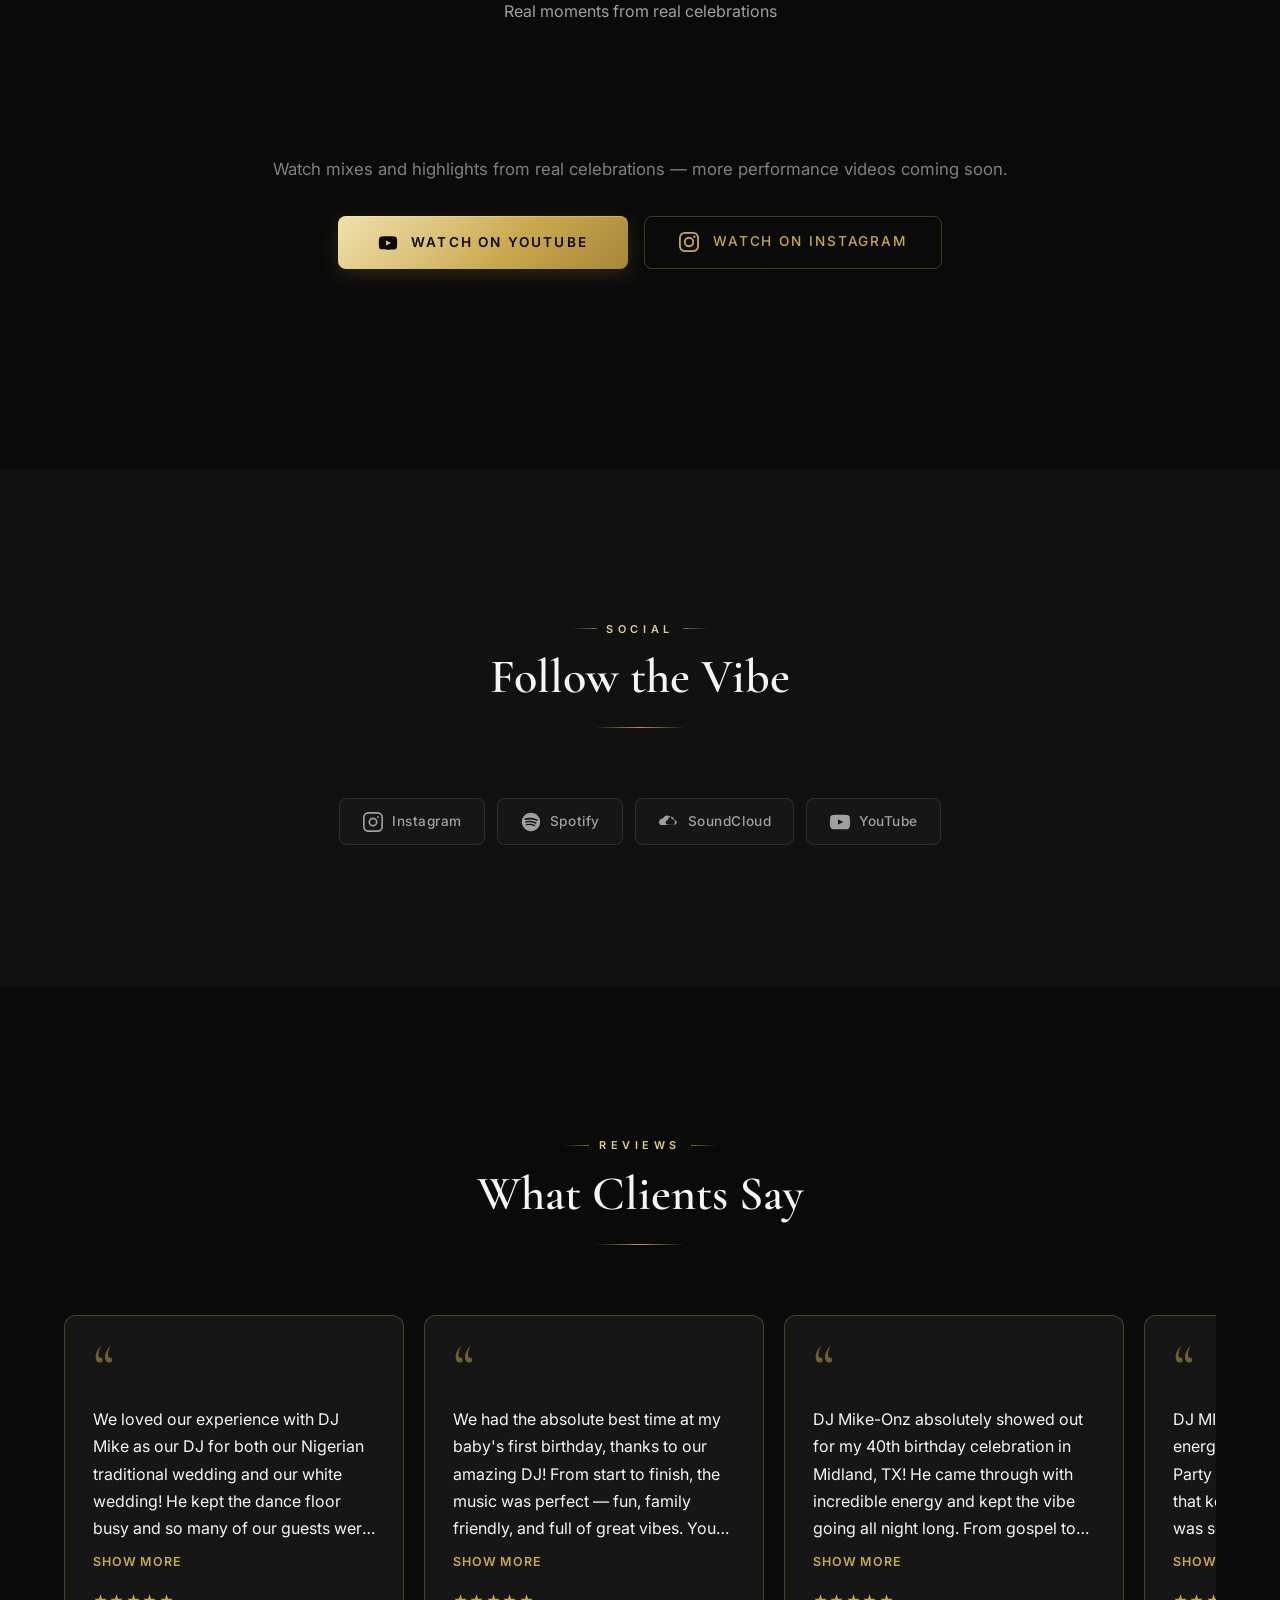
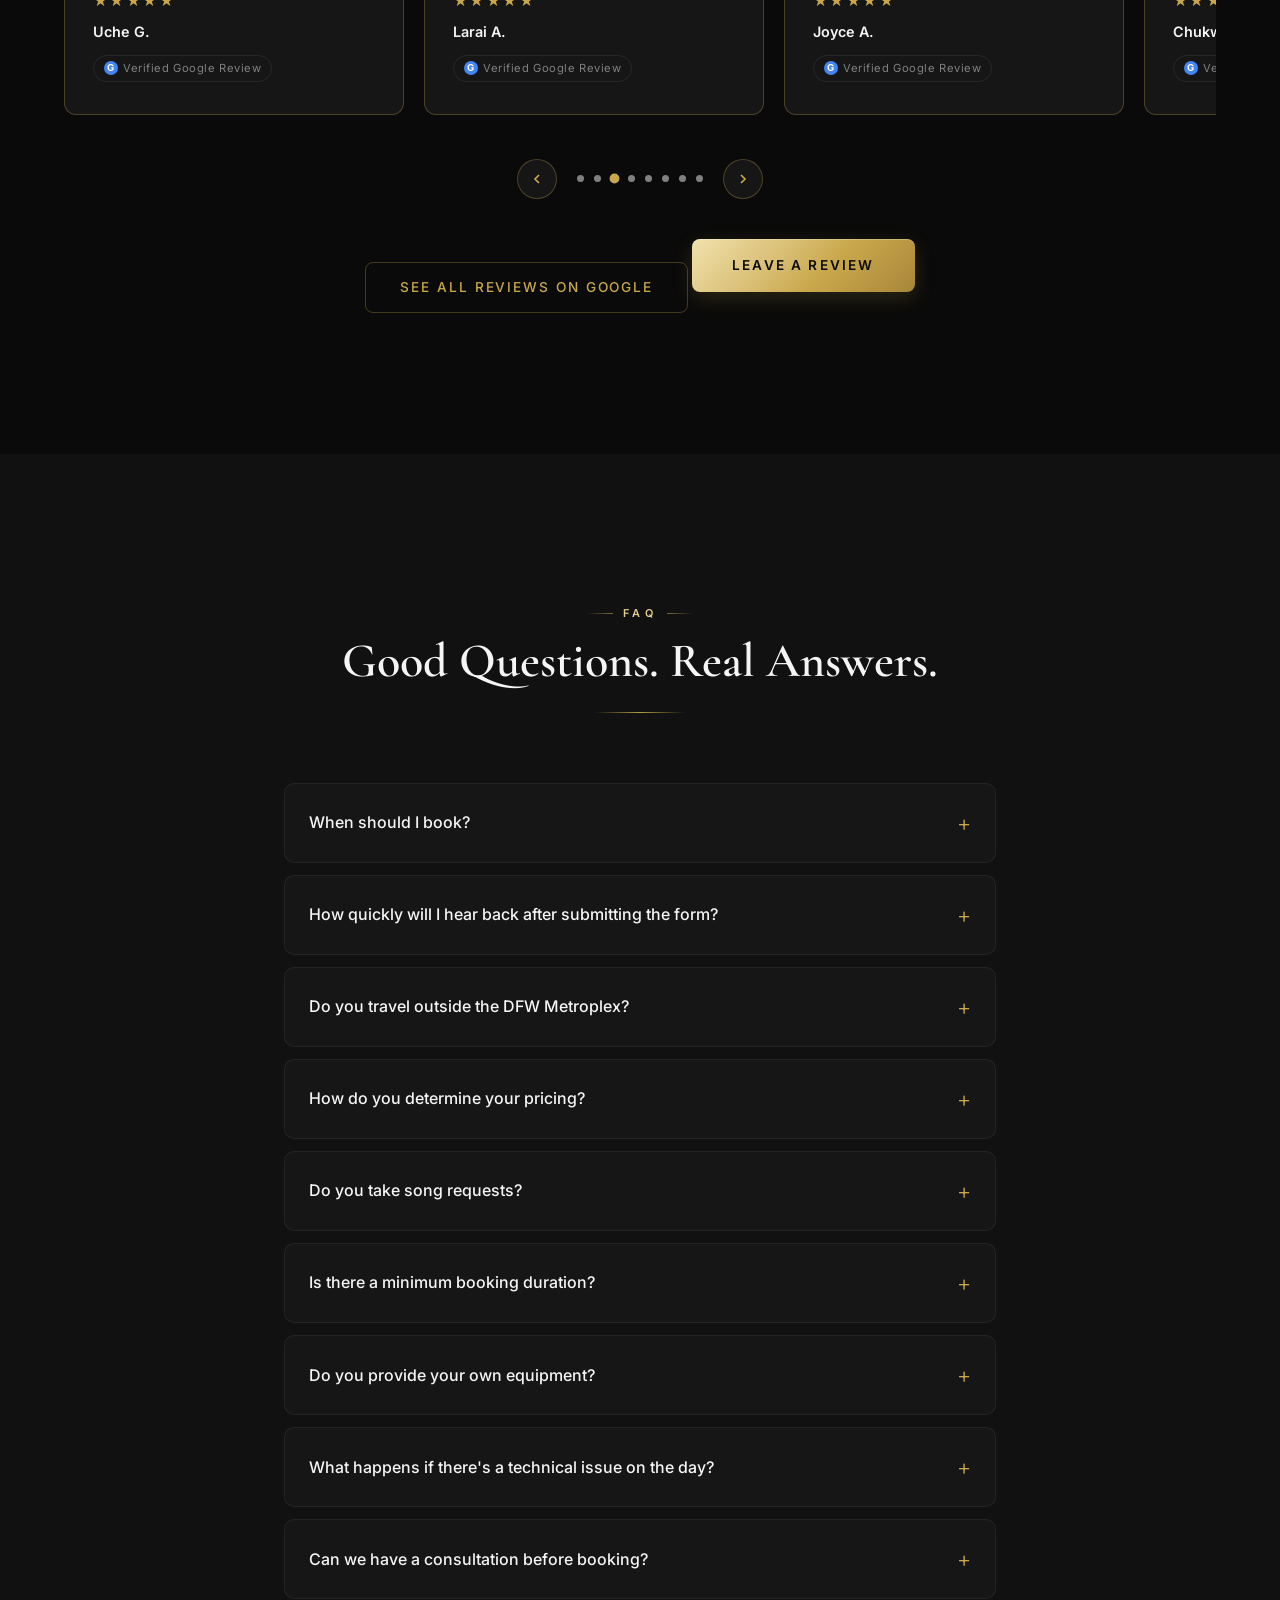
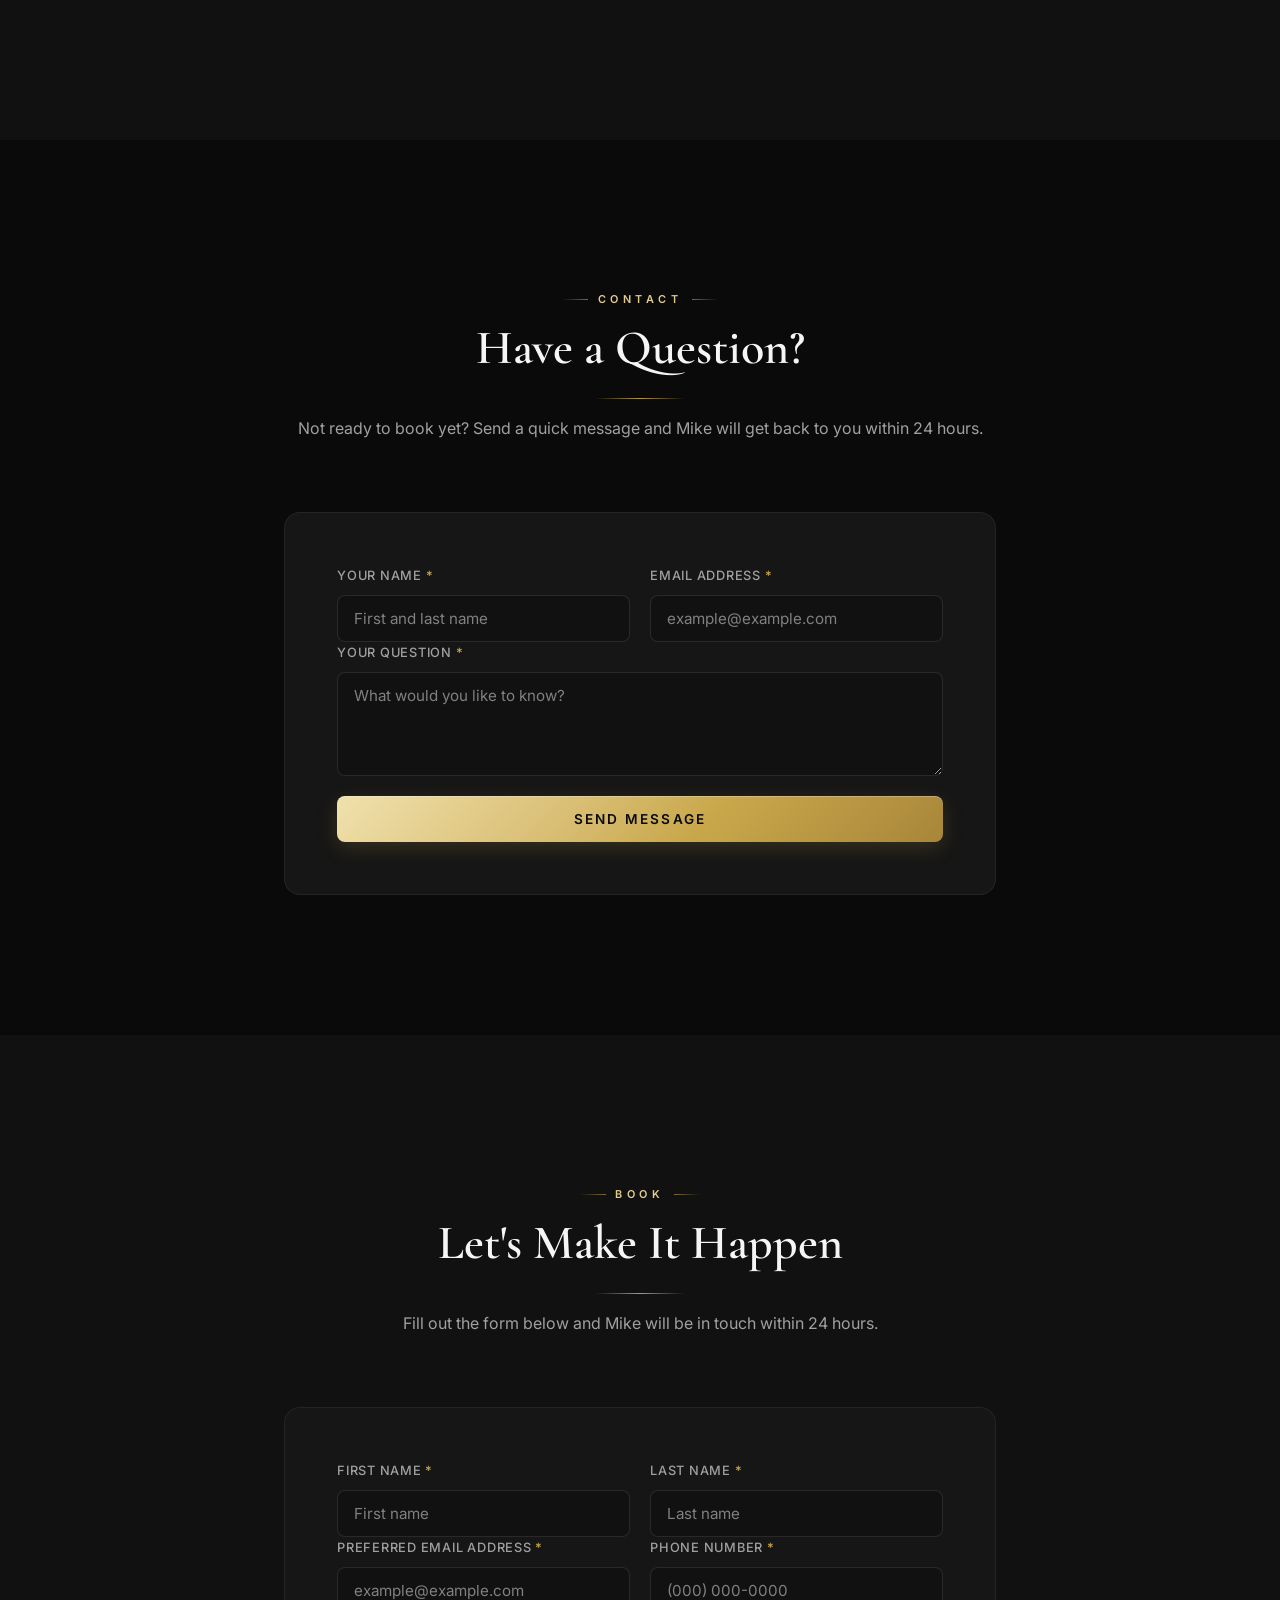
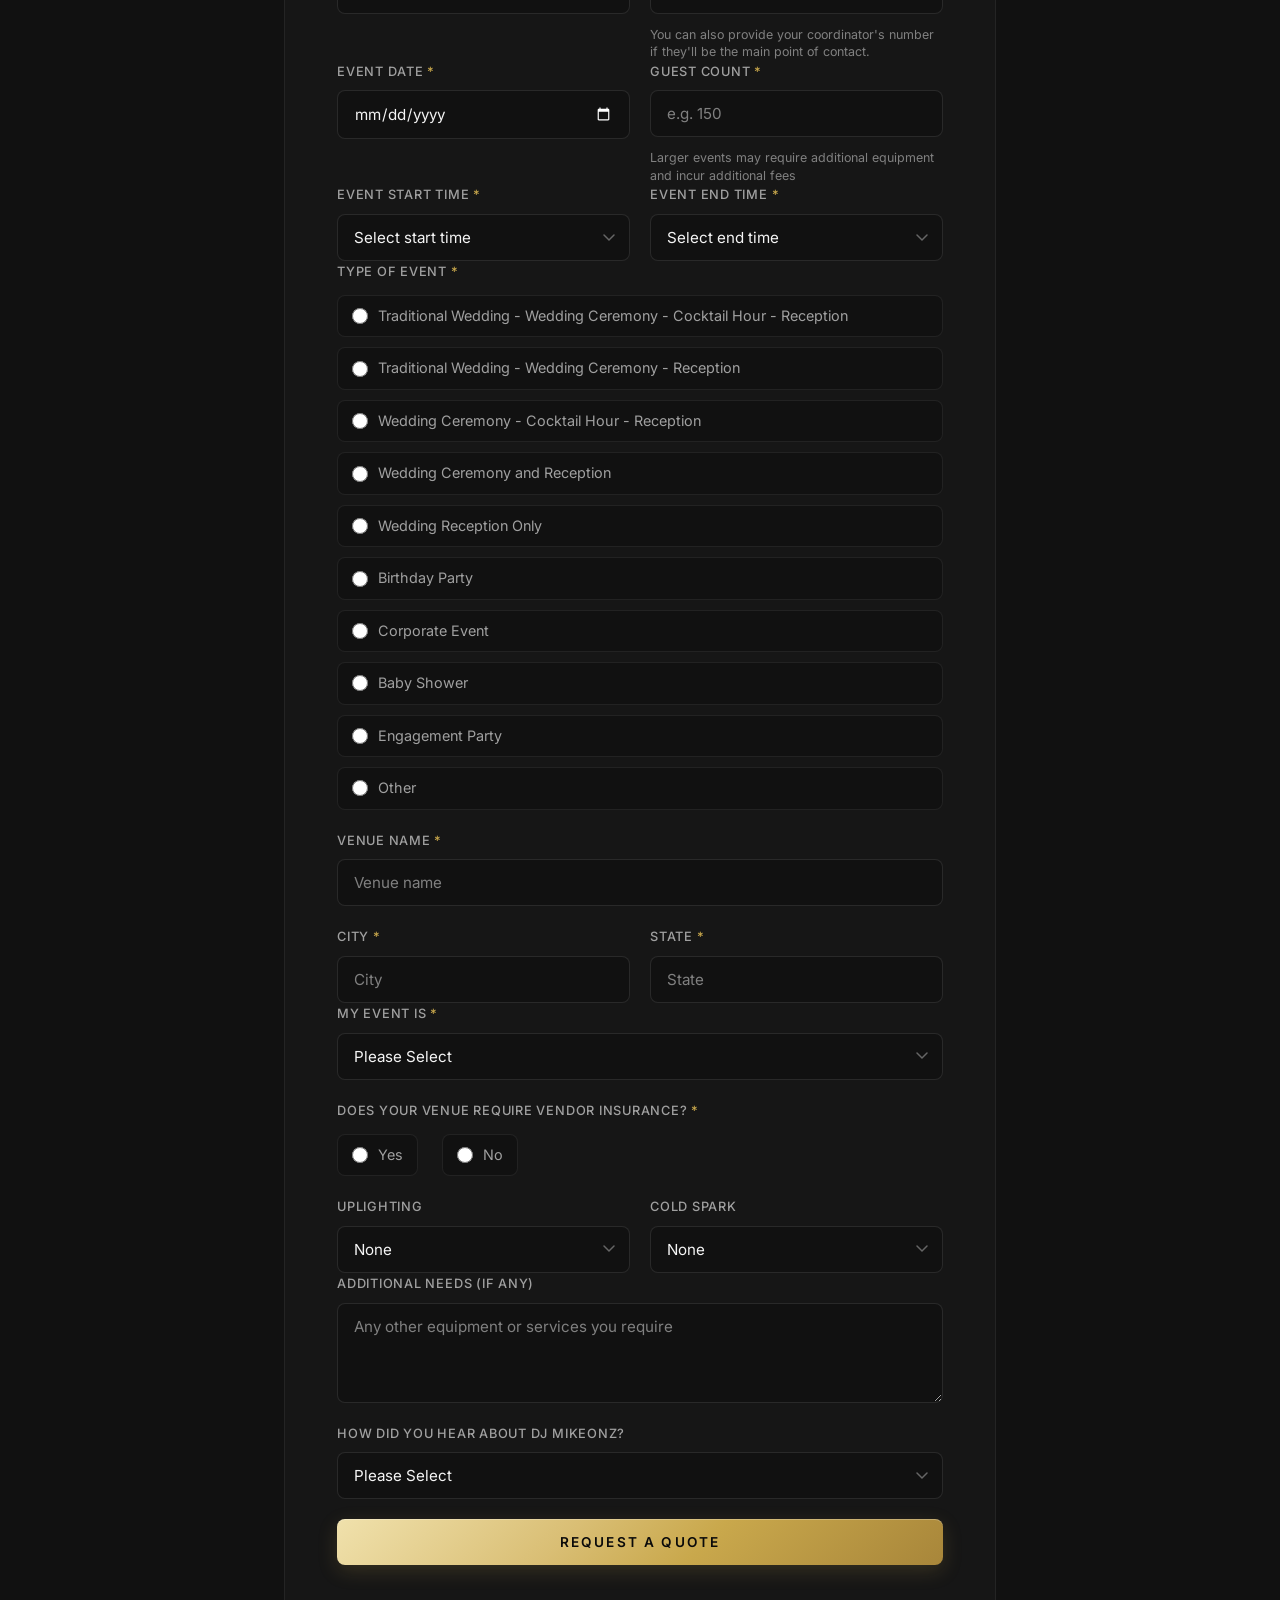
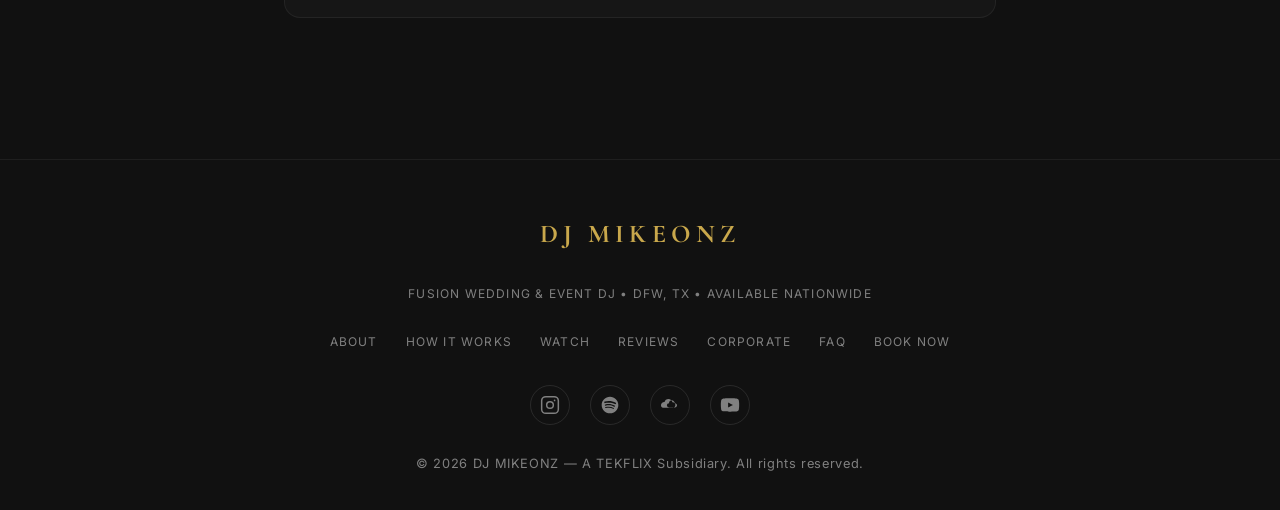
==== commit 6d85c7ba: "Polish: restore alternating section backgrounds, clear navbar in hero, AA contrast for muted text, r" ====
--- a/index.html
+++ b/index.html
@@ -11,7 +11,7 @@
   <meta name="author" content="DJ MIKEONZ">
   <meta name="theme-color" content="#0a0a0a">
   <link rel="icon" href="/favicon.svg" type="image/svg+xml">
-  <link rel="apple-touch-icon" href="/favicon.svg">
+  <link rel="apple-touch-icon" href="/apple-touch-icon.png">
 
   <!-- Open Graph -->
   <meta property="og:title" content="DJ MIKEONZ | Fusion Wedding DJ — African, Caribbean &amp; American | Dallas-Fort Worth, TX">
@@ -20,22 +20,22 @@
   <meta property="og:site_name" content="DJ MIKEONZ">
   <meta property="og:locale" content="en_US">
   <meta property="og:url" content="https://djmikeonz.com/">
-  <meta property="og:image" content="https://djmikeonz.com/mike1.png">
+  <meta property="og:image" content="https://djmikeonz.com/assets/og-image.jpg">
+  <meta property="og:image:width" content="1200">
+  <meta property="og:image:height" content="630">
   <meta property="og:image:alt" content="DJ MIKEONZ — fusion wedding DJ in Dallas-Fort Worth, Texas">
 
   <!-- Twitter Card -->
   <meta name="twitter:card" content="summary_large_image">
   <meta name="twitter:title" content="DJ MIKEONZ | Fusion Wedding DJ — African, Caribbean &amp; American | Dallas-Fort Worth, TX">
   <meta name="twitter:description" content="DFW's fusion wedding DJ — African, Caribbean, American &amp; mixed-culture celebrations. 10+ years experience, 5-star reviews. Book now.">
-  <meta name="twitter:image" content="https://djmikeonz.com/mike1.png">
+  <meta name="twitter:image" content="https://djmikeonz.com/assets/og-image.jpg">
 
   <!-- Geo targeting -->
   <meta name="geo.region" content="US-TX">
   <meta name="geo.placename" content="Dallas-Fort Worth, Texas">
   <meta name="geo.position" content="32.7767;-96.7970">
   <meta name="ICBM" content="32.7767, -96.7970">
-  <meta name="theme-color" content="#c9a84c">
-  <meta name="robots" content="index, follow, max-snippet:-1, max-image-preview:large, max-video-preview:-1">
 
   <!-- Local Business Structured Data -->
   <script type="application/ld+json">
@@ -306,7 +306,7 @@
         "name": "Does DJ MIKEONZ provide his own sound equipment?",
         "acceptedAnswer": {
           "@type": "Answer",
-          "text": "Yes. DJ MIKEONZ arrives fully equipped with professional QSC sound systems and wireless microphones. You don't need to source or rent anything — just show up and let the music handle the rest."
+          "text": "Yes. DJ MIKEONZ arrives fully equipped with professional, top-of-the-line gear. You don't need to source or rent anything — just show up and let the music handle the rest."
         }
       },
       {
@@ -314,7 +314,7 @@
         "name": "What happens if there's a technical issue on the day of the event?",
         "acceptedAnswer": {
           "@type": "Answer",
-          "text": "Professional preparation means technical issues are rare — but never impossible. DJ MIKEONZ comes equipped with backup gear and redundant systems so the music keeps playing no matter what. In the unlikely event something comes up, it's handled quickly and discreetly."
+          "text": "Professional preparation means technical issues are rare — but never impossible. DJ MIKEONZ comes equipped with backup gear and redundant systems so the music keeps playing no matter what. In the unlikely event something comes up, it's handled quickly and discreetly. Your guests won't miss a beat."
         }
       },
       {
@@ -328,6 +328,7 @@
     ]
   }
   </script>
+  <link rel="preload" as="image" href="assets/dj-hero-poster.jpg" fetchpriority="high">
   <link rel="preconnect" href="https://fonts.googleapis.com">
   <link rel="preconnect" href="https://fonts.gstatic.com" crossorigin>
   <link href="https://fonts.googleapis.com/css2?family=Cormorant+Garamond:ital,wght@0,300;0,400;0,600;0,700;1,400;1,600&family=Inter:wght@300;400;500;600&display=swap" rel="stylesheet">
@@ -526,7 +527,7 @@
   </section>
 
   <!-- ========== VIDEOS ========== -->
-  <section id="videos" class="section section-dark">
+  <section id="videos" class="section">
     <div class="container">
       <div class="section-heading fade-in">
         <p class="section-label">Watch</p>
@@ -551,7 +552,7 @@
   </section>
 
   <!-- ========== SOCIAL ========== -->
-  <section id="social" class="section">
+  <section id="social" class="section section-dark">
     <div class="container">
       <div class="section-heading fade-in">
         <p class="section-label">Social</p>
@@ -582,7 +583,7 @@
   </section>
 
   <!-- ========== REVIEWS ========== -->
-  <section id="reviews" class="section section-dark">
+  <section id="reviews" class="section">
     <div class="container">
       <div class="section-heading fade-in">
         <p class="section-label">Reviews</p>
@@ -597,7 +598,7 @@
           <div class="review-quote">&ldquo;</div>
           <p class="review-text">We loved our experience with DJ Mike as our DJ for both our Nigerian traditional wedding and our white wedding! He kept the dance floor busy and so many of our guests were asking about him at the end of our events. He really made a lasting impression and was a great part of our wedding celebrations! DJ Mike was very nice, professional, and enjoyable to work with!</p>
           <div class="review-author">
-            <div class="review-stars">★★★★★</div>
+            <div class="review-stars" role="img" aria-label="5 out of 5 stars">★★★★★</div>
             <p class="review-name">Uche G.</p>
             <span class="review-badge">Verified Google Review</span>
           </div>
@@ -607,7 +608,7 @@
           <div class="review-quote">&ldquo;</div>
           <p class="review-text">We had the absolute best time at my baby's first birthday, thanks to our amazing DJ! From start to finish, the music was perfect — fun, family friendly, and full of great vibes. You kept the energy up, the kids dancing, and the adults smiling the whole time. Thank you for bringing such a beautiful, joyful atmosphere to our special day. You truly made it unforgettable! Highly recommend you to anyone looking to make their event extra special!</p>
           <div class="review-author">
-            <div class="review-stars">★★★★★</div>
+            <div class="review-stars" role="img" aria-label="5 out of 5 stars">★★★★★</div>
             <p class="review-name">Larai A.</p>
             <span class="review-badge">Verified Google Review</span>
           </div>
@@ -617,7 +618,7 @@
           <div class="review-quote">&ldquo;</div>
           <p class="review-text">DJ Mike-Onz absolutely showed out for my 40th birthday celebration in Midland, TX! He came through with incredible energy and kept the vibe going all night long. From gospel to rap, Afrobeats, reggae, and smooth grown R&amp;B — he had something for everyone and kept the dance floor packed. His transitions were flawless, his timing was perfect, and he really knew how to read the crowd. DJ Mike-Onz didn't just play music — he created an experience. The night felt electric and more special than we could have ever asked for. If you're looking for a DJ who brings professionalism, passion, and serious party vibes, DJ Mike-Onz is the one. Highly recommend! 🔥🎶💯</p>
           <div class="review-author">
-            <div class="review-stars">★★★★★</div>
+            <div class="review-stars" role="img" aria-label="5 out of 5 stars">★★★★★</div>
             <p class="review-name">Joyce A.</p>
             <span class="review-badge">Verified Google Review</span>
           </div>
@@ -627,7 +628,7 @@
           <div class="review-quote">&ldquo;</div>
           <p class="review-text">DJ MIKEONZ brought the vibrant energy at our Synergy Hangout Boat Party 2024. It was back to back beats that kept everyone dancing. Music was so good that people didn't want to leave after the boat party. I recommend DJ MIKEONZ for your events.</p>
           <div class="review-author">
-            <div class="review-stars">★★★★★</div>
+            <div class="review-stars" role="img" aria-label="5 out of 5 stars">★★★★★</div>
             <p class="review-name">Chukwuka J.</p>
             <span class="review-badge">Verified Google Review</span>
           </div>
@@ -637,7 +638,7 @@
           <div class="review-quote">&ldquo;</div>
           <p class="review-text">DJ Mike was very communicative and he asked the right questions about song selections so our party could flow seamlessly. Thanks for playing amazing music that got everyone dancing. He helped to capture wonderful memories for our special day.</p>
           <div class="review-author">
-            <div class="review-stars">★★★★★</div>
+            <div class="review-stars" role="img" aria-label="5 out of 5 stars">★★★★★</div>
             <p class="review-name">Olamide O.</p>
             <span class="review-badge">Verified Google Review</span>
           </div>
@@ -647,7 +648,7 @@
           <div class="review-quote">&ldquo;</div>
           <p class="review-text">When the time came to choose a DJ for our summer wedding, it was simply a matter of DJ Mike's availability. I have known of DJ Mike's services for over a decade but never worked with him personally. Suffice to say that after all logistics were handled, DJ Mike thoroughly engaged our guests with a beautiful and dynamic display of tunes. He maintained professionalism and great communication during the planning and throughout the event and he was such a pleasure to work with. My husband also had a performance/rendition during the wedding and DJ Mike easily incorporated that as well. He understood our song selections, the transitions and the energy in the room. DJ Mike is very versatile in his craft. Each song built onto the next one, the dance floor was hype, plus our guests could not stop raving about the amazing time that they had at our wedding! DJ Mike left a lasting impression on us and our guests, and we will definitely love to work with him again in the future. We highly recommend DJ Mike for your DJ Services. Thank you DJ MikeOnz!!!</p>
           <div class="review-author">
-            <div class="review-stars">★★★★★</div>
+            <div class="review-stars" role="img" aria-label="5 out of 5 stars">★★★★★</div>
             <p class="review-name">Koko &amp; Inyene</p>
             <span class="review-badge">Verified Google Review</span>
           </div>
@@ -657,7 +658,7 @@
           <div class="review-quote">&ldquo;</div>
           <p class="review-text">DJ MikeOnz was amazing at my event! This is the second party I used him, and he went above and beyond. He arrived early and was extremely professional. He was able to read the room and adapt to the crowd and pick the perfect music, as well as incorporate the songs I requested. When I became flustered trying to make decisions on how to proceed, he was able to gently make suggestions and was completely spot on! I will continue to use him for all my future events.</p>
           <div class="review-author">
-            <div class="review-stars">★★★★★</div>
+            <div class="review-stars" role="img" aria-label="5 out of 5 stars">★★★★★</div>
             <p class="review-name">Ada O.</p>
             <span class="review-badge">Verified Google Review</span>
           </div>
@@ -667,7 +668,7 @@
           <div class="review-quote">&ldquo;</div>
           <p class="review-text">Hands down, the BEST event DJ on the market. DJ Mike literally made my wedding the best party of the year. He was extremely flexible and accommodating with our requests, changes on the fly, and keeping the crowds engaged for 2 days. I appreciate that he took responsibility for making sure all our needs were met and all our questions were answered. Pricing and quality of service can't be compared. The vibes were immaculate and I know that if you're to book with him, he'll blow your expectations out the water… with ease.</p>
           <div class="review-author">
-            <div class="review-stars">★★★★★</div>
+            <div class="review-stars" role="img" aria-label="5 out of 5 stars">★★★★★</div>
             <p class="review-name">R. Ola</p>
             <span class="review-badge">Verified Google Review</span>
           </div>
@@ -806,7 +807,7 @@
   </section>
 
   <!-- ========== BOOKING FORM ========== -->
-  <section id="booking" class="section">
+  <section id="booking" class="section section-dark">
     <div class="container container-narrow">
       <div class="section-heading fade-in">
         <p class="section-label">Book</p>
@@ -1072,7 +1073,7 @@
   <footer id="footer">
     <div class="container">
       <p class="footer-logo">DJ MIKEONZ</p>
-      <p class="footer-tagline">Multi-Genre Event Specialist &bull; DFW, TX &bull; Available Nationwide</p>
+      <p class="footer-tagline">Fusion Wedding &amp; Event DJ &bull; DFW, TX &bull; Available Nationwide</p>
       <nav class="footer-links" aria-label="Footer navigation">
         <a href="#about">About</a>
         <a href="#process">How It Works</a>
@@ -1096,7 +1097,7 @@
           <svg width="20" height="20" viewBox="0 0 24 24" fill="currentColor"><path d="M22.54 6.42a2.78 2.78 0 0 0-1.95-1.96C18.88 4 12 4 12 4s-6.88 0-8.59.46A2.78 2.78 0 0 0 1.46 6.42 29 29 0 0 0 1 12a29 29 0 0 0 .46 5.58 2.78 2.78 0 0 0 1.95 1.96C5.12 20 12 20 12 20s6.88 0 8.59-.46a2.78 2.78 0 0 0 1.96-1.96A29 29 0 0 0 23 12a29 29 0 0 0-.46-5.58zM9.75 15.02V8.98L15.5 12l-5.75 3.02z"/></svg>
         </a>
       </div>
-      <p class="footer-copy">&copy; 2026 DJ MIKEONZ &mdash; A TEKFLIX Subsidiary. All rights reserved.</p>
+      <p class="footer-copy">&copy; <span id="year">2026</span> DJ MIKEONZ &mdash; A TEKFLIX Subsidiary. All rights reserved.</p>
     </div>
   </footer>
 
--- a/style.css
+++ b/style.css
@@ -18,7 +18,7 @@
   --gold-gradient:   linear-gradient(135deg, #f0e1ac 0%, #d9be74 38%, #c9a84c 60%, #a8863a 100%);
   --text-primary:    #f5f5f5;
   --text-secondary:  #a0a0a0;
-  --text-muted:      #555555;
+  --text-muted:      #808080;   /* meets WCAG AA contrast on the dark backgrounds */
   --section-padding: clamp(80px, 11vw, 150px);
   --container-width: 1200px;
   --font-display:    'Cormorant Garamond', Georgia, serif;
@@ -203,6 +203,18 @@
 .fade-in.visible {
   opacity: 1;
   transform: translateY(0);
+}
+
+/* Respect visitors who turn off motion in their OS settings */
+@media (prefers-reduced-motion: reduce) {
+  html { scroll-behavior: auto; }
+  *, *::before, *::after {
+    animation-duration: 0.01ms !important;
+    animation-iteration-count: 1 !important;
+    transition-duration: 0.01ms !important;
+    transition-delay: 0s !important;
+  }
+  .fade-in { opacity: 1; transform: none; }
 }
 
 /* Stagger children in grids */
@@ -347,7 +359,7 @@
   justify-content: center;
   background: radial-gradient(ellipse at 50% 60%, #1e1408 0%, #0a0a0a 65%);
   text-align: center;
-  padding: 80px 24px 60px;
+  padding: 110px 24px 60px;   /* clears the fixed navbar on short screens */
   position: relative;
   overflow: hidden;
 }
